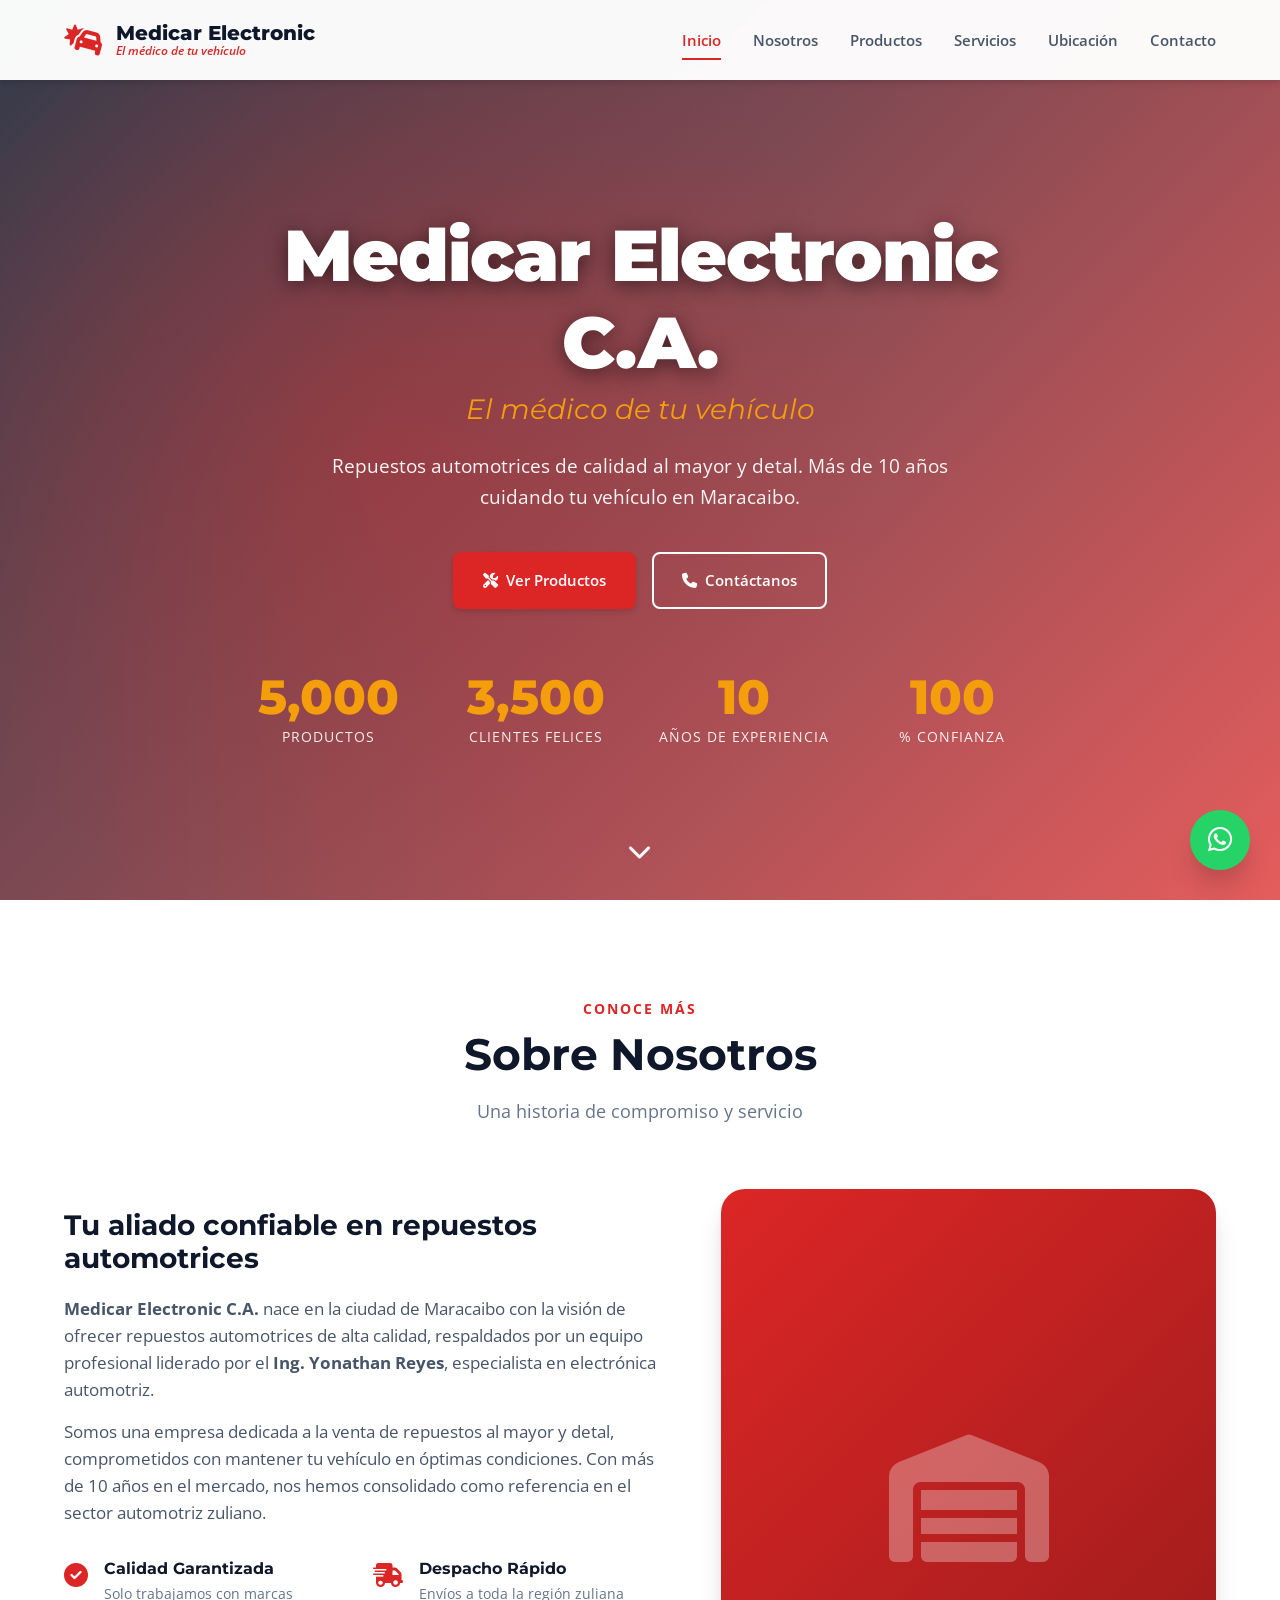
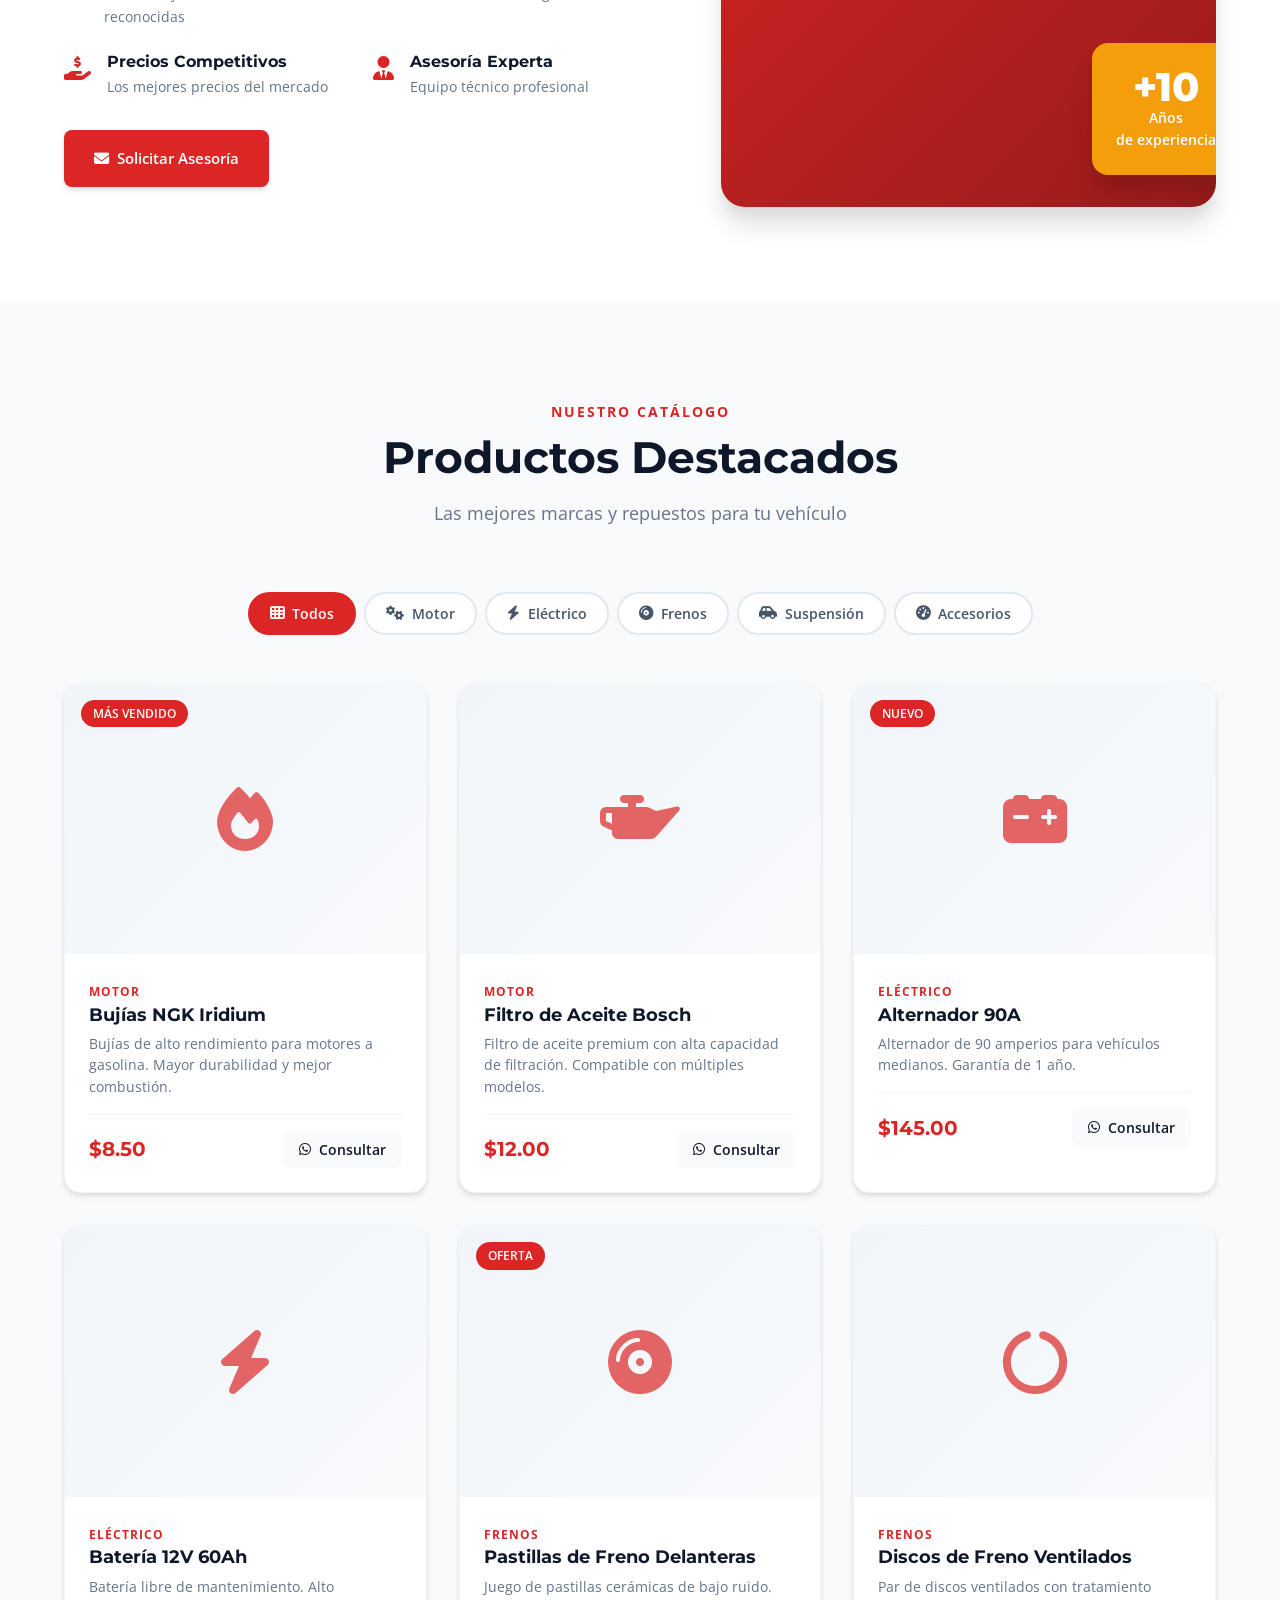
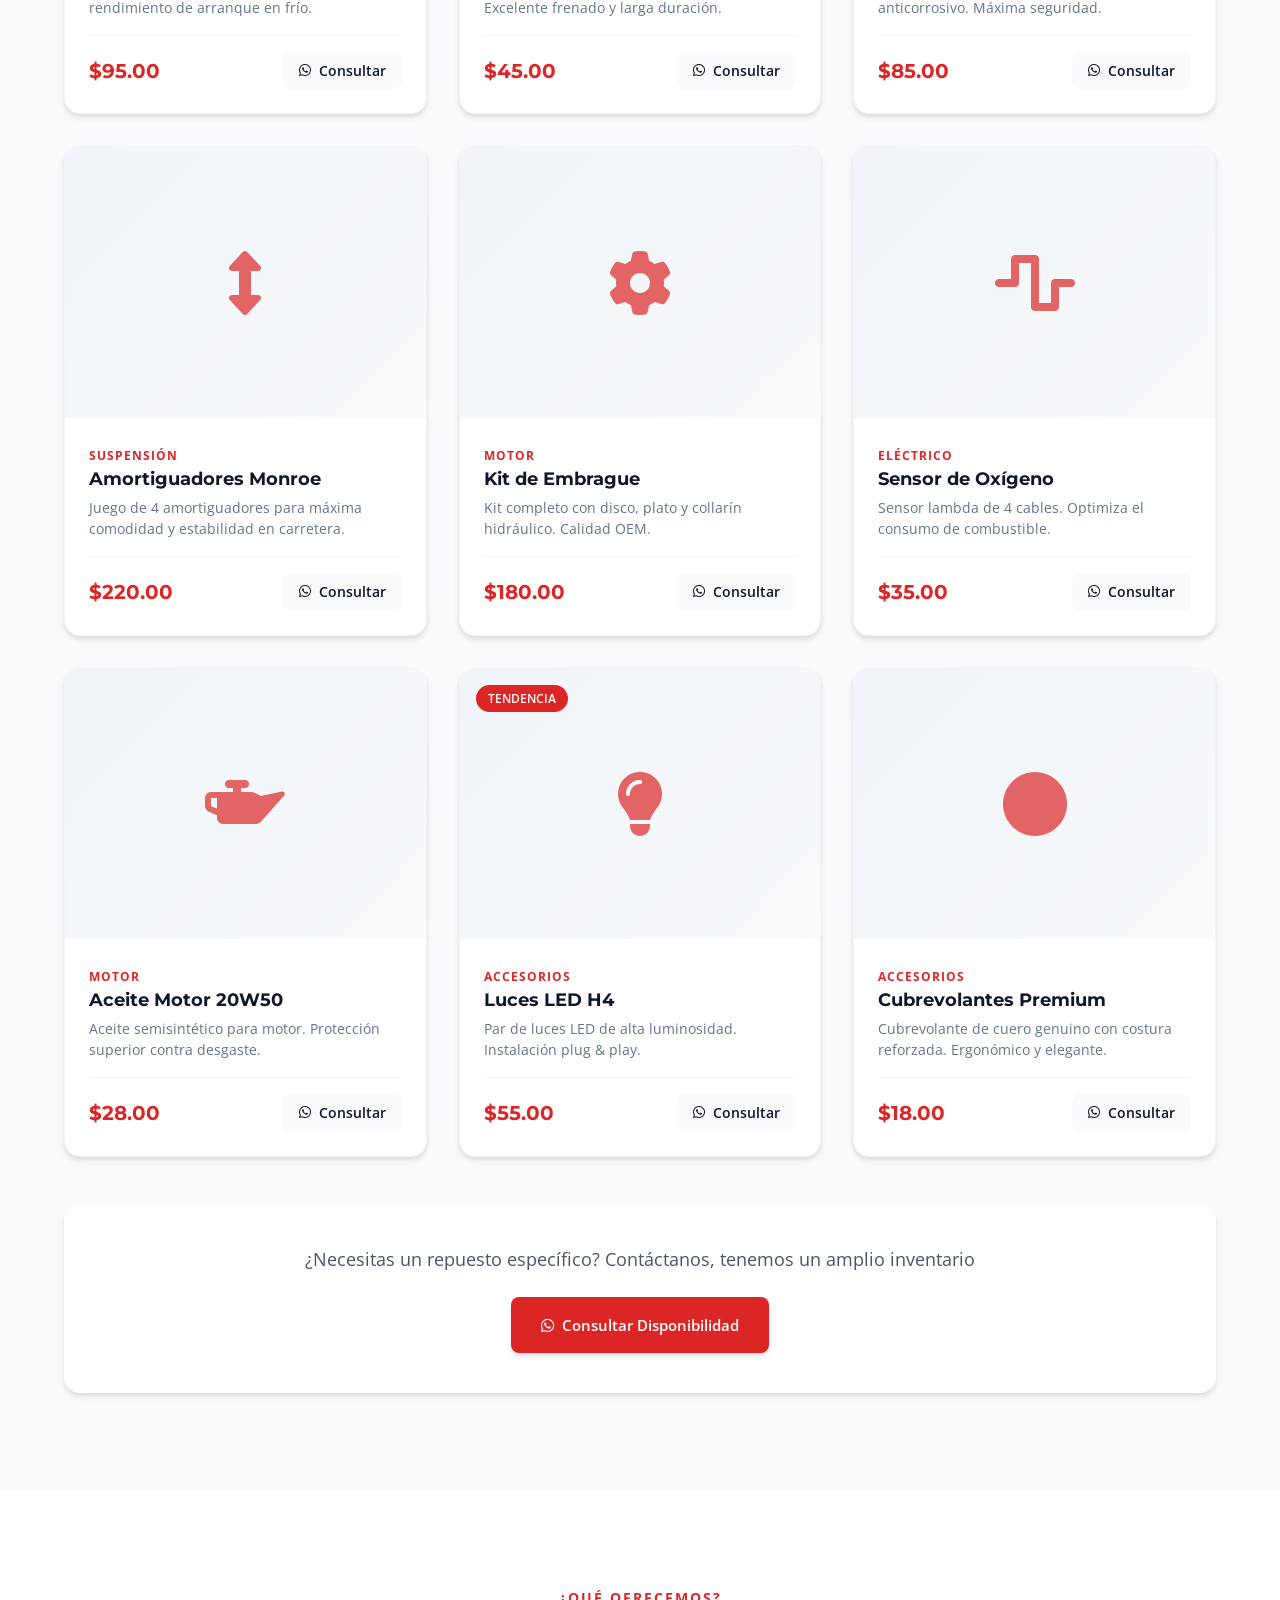
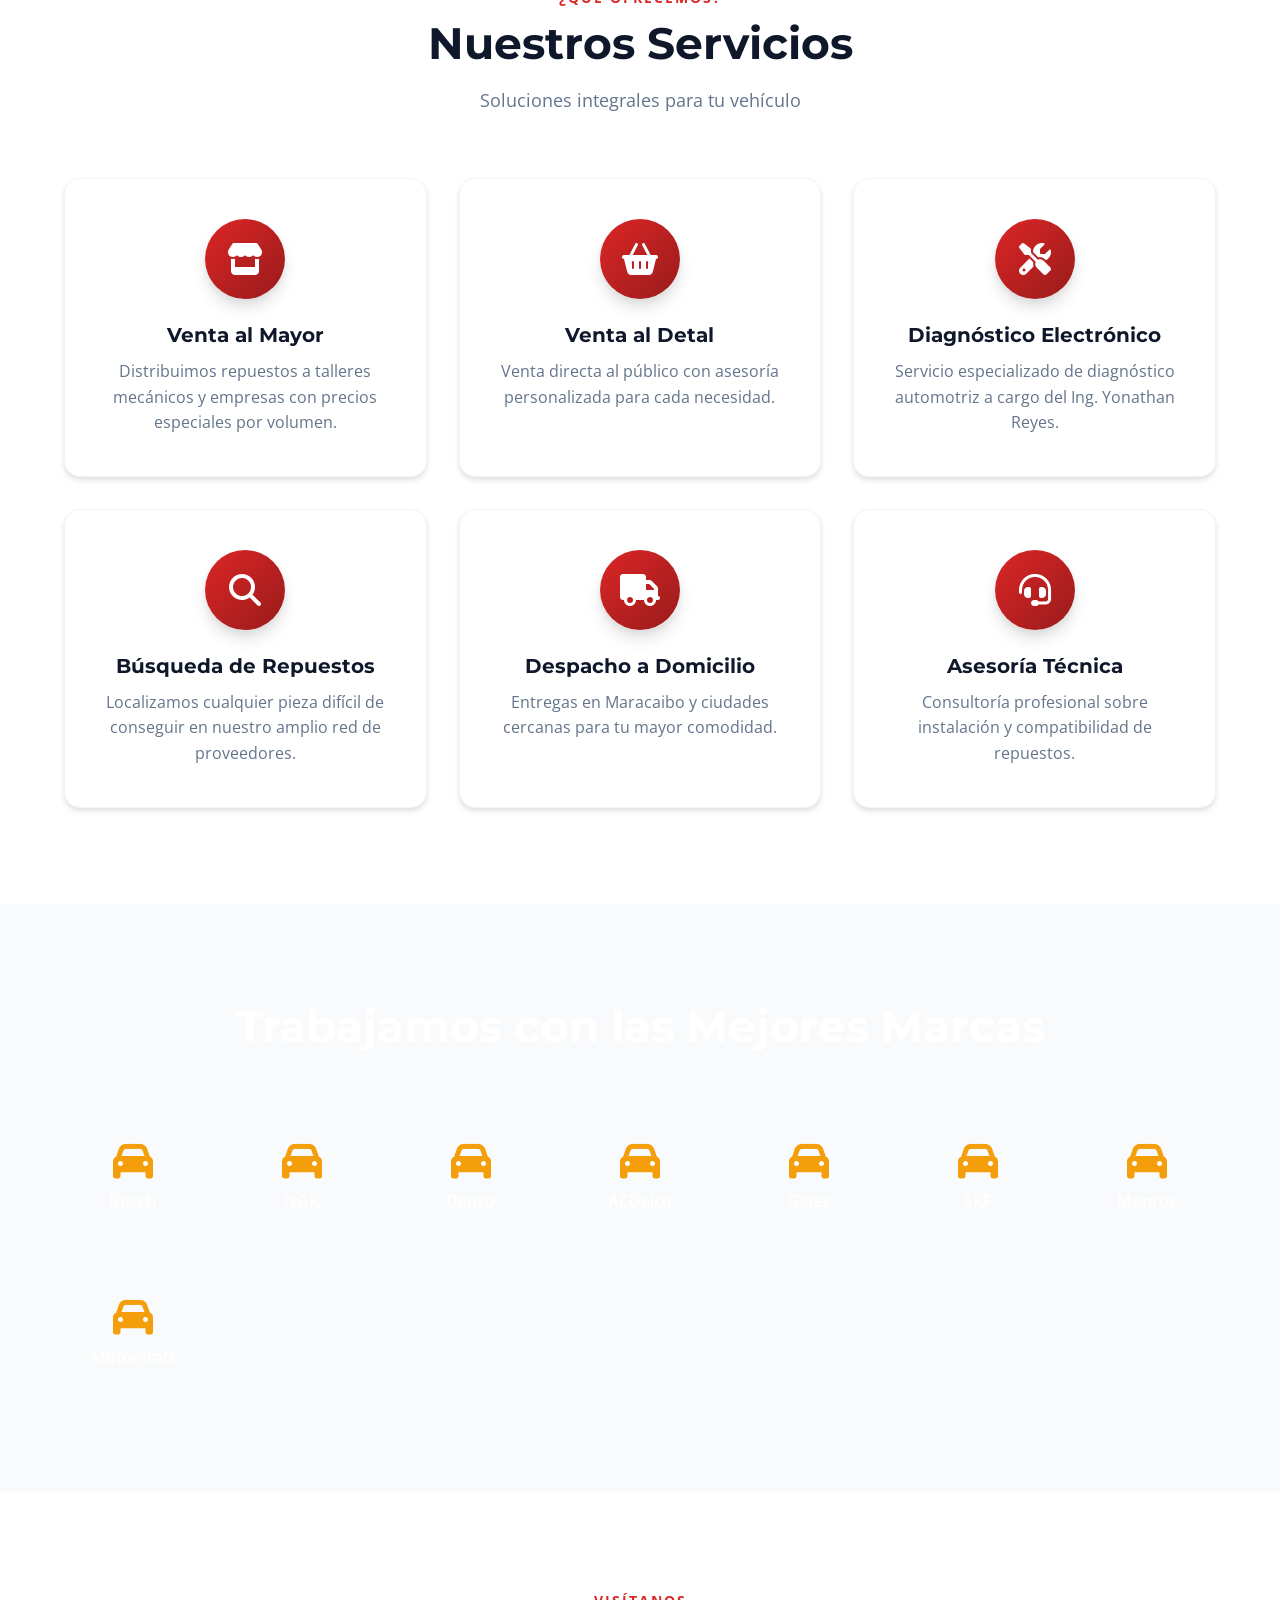
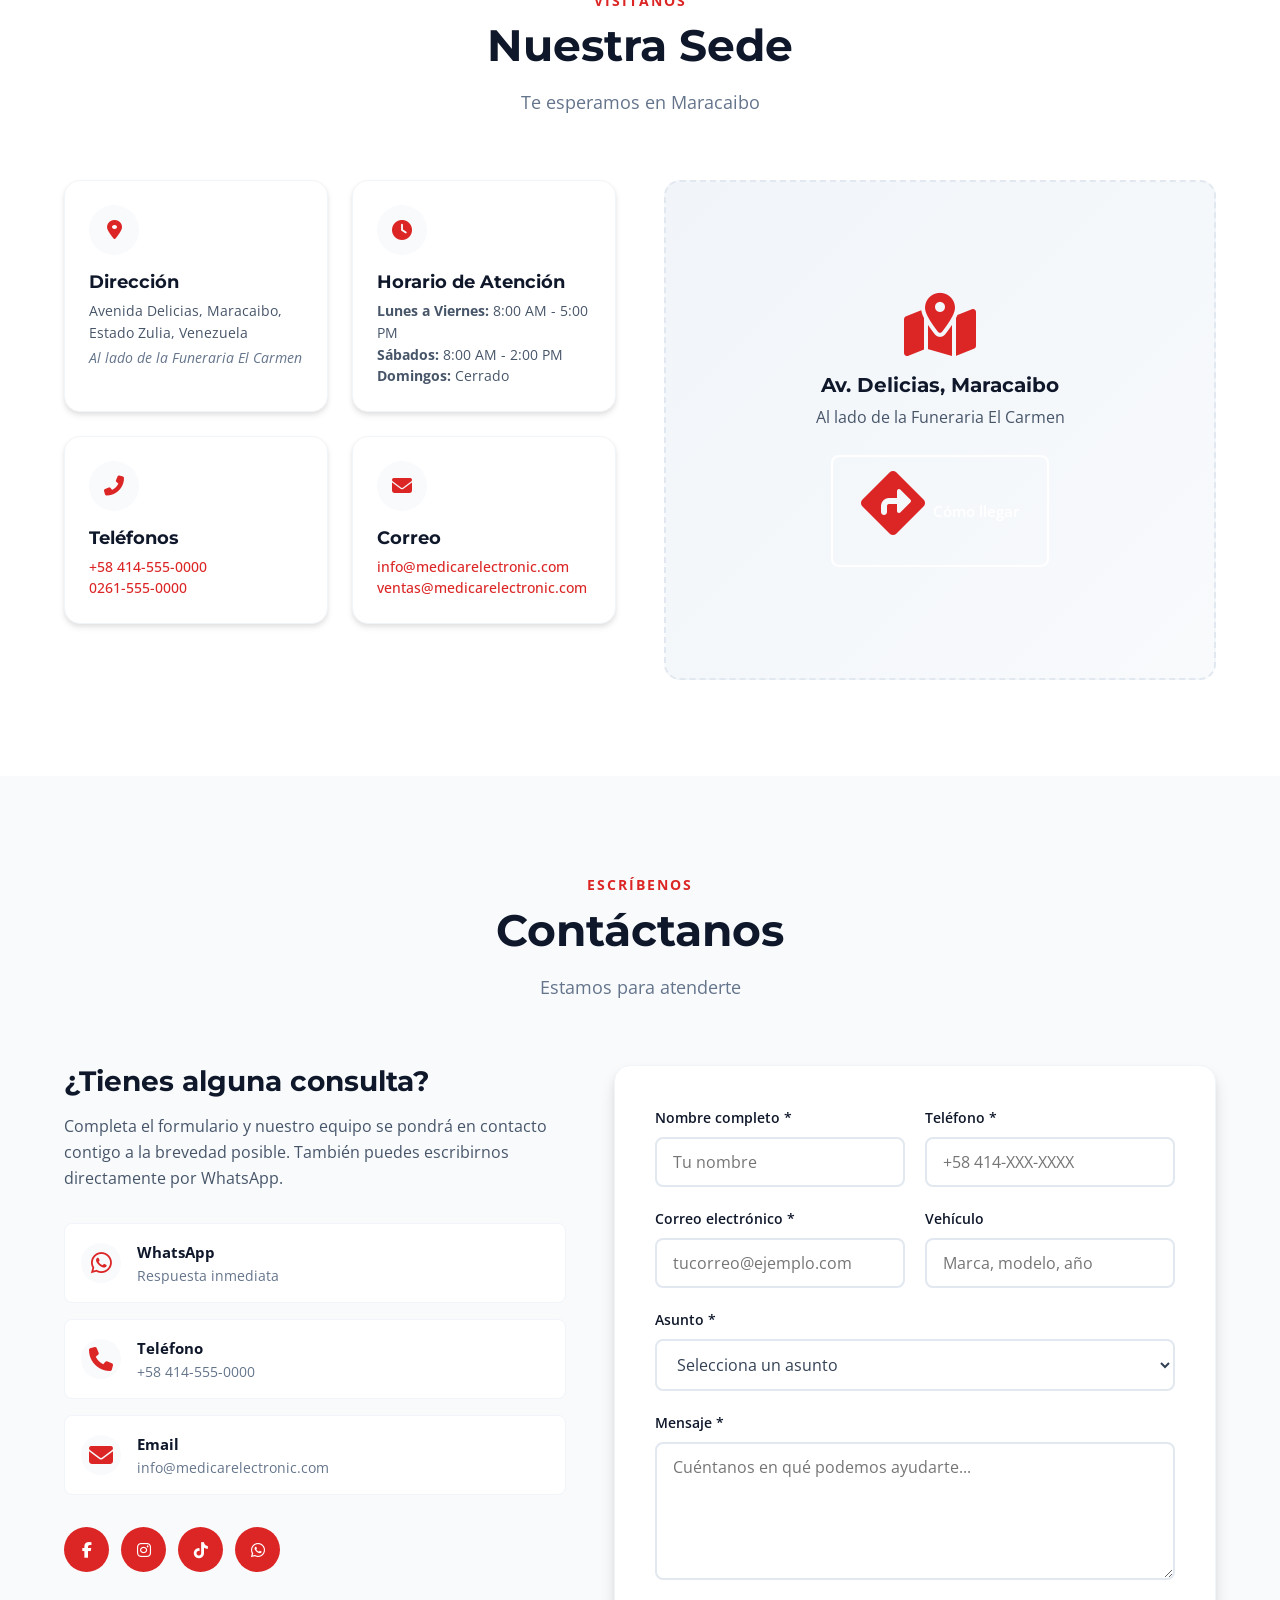
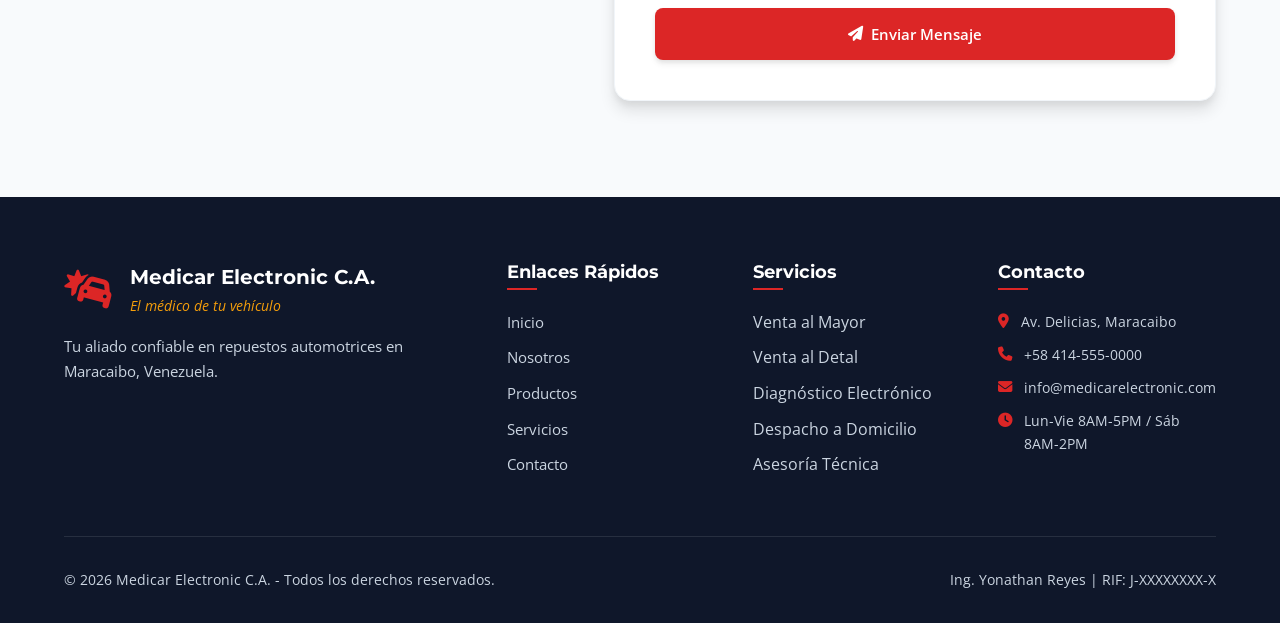
==== index.html @ 48f250b2 "first commit" ====
<!DOCTYPE html>
<html lang="es">
<head>
    <meta charset="UTF-8">
    <meta name="viewport" content="width=device-width, initial-scale=1.0">
    <meta name="description" content="Medicar Electronic C.A. - El médico de tu vehículo. Venta de repuestos automotrices al mayor y detal en Maracaibo, Venezuela.">
    <meta name="keywords" content="repuestos, automotrices, Maracaibo, Venezuela, Medicar, taller, vehículos, partes de carros">
    <meta name="author" content="Ing. Yonathan Reyes - Medicar Electronic C.A.">
    <title>Medicar Electronic C.A. | El Médico de tu Vehículo - Maracaibo</title>
    <link rel="stylesheet" href="css/styles.css">
    <link rel="preconnect" href="https://fonts.googleapis.com">
    <link rel="preconnect" href="https://fonts.gstatic.com" crossorigin>
    <link href="https://fonts.googleapis.com/css2?family=Montserrat:wght@300;400;500;600;700;800;900&family=Open+Sans:wght@300;400;600;700&display=swap" rel="stylesheet">
    <link rel="stylesheet" href="https://cdnjs.cloudflare.com/ajax/libs/font-awesome/6.4.0/css/all.min.css">
</head>
<body>
    <!-- Header / Navegación -->
    <header class="header" id="header">
        <div class="container header-container">
            <div class="logo">
                <a href="index.html">
                    <i class="fas fa-car-crash"></i>
                    <div class="logo-text">
                        <span class="logo-name">Medicar Electronic</span>
                        <span class="logo-slogan">El médico de tu vehículo</span>
                    </div>
                </a>
            </div>

            <nav class="nav" id="nav">
                <a href="#inicio" class="nav-link active">Inicio</a>
                <a href="#nosotros" class="nav-link">Nosotros</a>
                <a href="#productos" class="nav-link">Productos</a>
                <a href="#servicios" class="nav-link">Servicios</a>
                <a href="#ubicacion" class="nav-link">Ubicación</a>
                <a href="#contacto" class="nav-link">Contacto</a>
            </nav>

            <button class="menu-toggle" id="menu-toggle" aria-label="Abrir menú">
                <i class="fas fa-bars"></i>
            </button>
        </div>
    </header>

    <!-- Hero Section -->
    <section class="hero" id="inicio">
        <div class="hero-overlay"></div>
        <div class="container hero-content">
            <h1 class="hero-title">
                <span class="hero-title-main">Medicar Electronic C.A.</span>
                <span class="hero-title-sub">El médico de tu vehículo</span>
            </h1>
            <p class="hero-description">
                Repuestos automotrices de calidad al mayor y detal. 
                Más de 10 años cuidando tu vehículo en Maracaibo.
            </p>
            <div class="hero-buttons">
                <a href="#productos" class="btn btn-primary">
                    <i class="fas fa-tools"></i> Ver Productos
                </a>
                <a href="#contacto" class="btn btn-secondary">
                    <i class="fas fa-phone"></i> Contáctanos
                </a>
            </div>

            <div class="hero-stats">
                <div class="stat">
                    <span class="stat-number" data-count="5000">0</span>
                    <span class="stat-label">Productos</span>
                </div>
                <div class="stat">
                    <span class="stat-number" data-count="3500">0</span>
                    <span class="stat-label">Clientes Felices</span>
                </div>
                <div class="stat">
                    <span class="stat-number" data-count="10">0</span>
                    <span class="stat-label">Años de Experiencia</span>
                </div>
                <div class="stat">
                    <span class="stat-number" data-count="100">0</span>
                    <span class="stat-label">% Confianza</span>
                </div>
            </div>
        </div>

        <a href="#nosotros" class="scroll-down">
            <i class="fas fa-chevron-down"></i>
        </a>
    </section>

    <!-- Sobre Nosotros -->
    <section class="section about" id="nosotros">
        <div class="container">
            <div class="section-header">
                <span class="section-tag">Conoce más</span>
                <h2 class="section-title">Sobre Nosotros</h2>
                <p class="section-subtitle">Una historia de compromiso y servicio</p>
            </div>

            <div class="about-grid">
                <div class="about-content">
                    <h3>Tu aliado confiable en repuestos automotrices</h3>
                    <p>
                        <strong>Medicar Electronic C.A.</strong> nace en la ciudad de Maracaibo con la visión 
                        de ofrecer repuestos automotrices de alta calidad, respaldados por un equipo 
                        profesional liderado por el <strong>Ing. Yonathan Reyes</strong>, especialista 
                        en electrónica automotriz.
                    </p>
                    <p>
                        Somos una empresa dedicada a la venta de repuestos al mayor y detal, 
                        comprometidos con mantener tu vehículo en óptimas condiciones. 
                        Con más de 10 años en el mercado, nos hemos consolidado como 
                        referencia en el sector automotriz zuliano.
                    </p>

                    <div class="about-features">
                        <div class="feature">
                            <i class="fas fa-check-circle"></i>
                            <div>
                                <h4>Calidad Garantizada</h4>
                                <p>Solo trabajamos con marcas reconocidas</p>
                            </div>
                        </div>
                        <div class="feature">
                            <i class="fas fa-shipping-fast"></i>
                            <div>
                                <h4>Despacho Rápido</h4>
                                <p>Envíos a toda la región zuliana</p>
                            </div>
                        </div>
                        <div class="feature">
                            <i class="fas fa-hand-holding-usd"></i>
                            <div>
                                <h4>Precios Competitivos</h4>
                                <p>Los mejores precios del mercado</p>
                            </div>
                        </div>
                        <div class="feature">
                            <i class="fas fa-user-tie"></i>
                            <div>
                                <h4>Asesoría Experta</h4>
                                <p>Equipo técnico profesional</p>
                            </div>
                        </div>
                    </div>

                    <a href="#contacto" class="btn btn-primary">
                        <i class="fas fa-envelope"></i> Solicitar Asesoría
                    </a>
                </div>

                <div class="about-image">
                    <div class="image-wrapper">
                        <div class="image-frame">
                            <i class="fas fa-warehouse"></i>
                        </div>
                        <div class="experience-badge">
                            <span class="badge-number">+10</span>
                            <span class="badge-text">Años<br>de experiencia</span>
                        </div>
                    </div>
                </div>
            </div>
        </div>
    </section>

    <!-- Productos -->
    <section class="section products" id="productos">
        <div class="container">
            <div class="section-header">
                <span class="section-tag">Nuestro catálogo</span>
                <h2 class="section-title">Productos Destacados</h2>
                <p class="section-subtitle">Las mejores marcas y repuestos para tu vehículo</p>
            </div>

            <div class="products-tabs">
                <button class="tab-btn active" data-category="todos">
                    <i class="fas fa-th"></i> Todos
                </button>
                <button class="tab-btn" data-category="motor">
                    <i class="fas fa-cogs"></i> Motor
                </button>
                <button class="tab-btn" data-category="electrico">
                    <i class="fas fa-bolt"></i> Eléctrico
                </button>
                <button class="tab-btn" data-category="frenos">
                    <i class="fas fa-compact-disc"></i> Frenos
                </button>
                <button class="tab-btn" data-category="suspension">
                    <i class="fas fa-car-side"></i> Suspensión
                </button>
                <button class="tab-btn" data-category="accesorios">
                    <i class="fas fa-tachometer-alt"></i> Accesorios
                </button>
            </div>

            <div class="products-grid" id="products-grid">
                <!-- Los productos se cargan dinámicamente con JS -->
            </div>

            <div class="products-cta">
                <p>¿Necesitas un repuesto específico? Contáctanos, tenemos un amplio inventario</p>
                <a href="#contacto" class="btn btn-primary">
                    <i class="fab fa-whatsapp"></i> Consultar Disponibilidad
                </a>
            </div>
        </div>
    </section>

    <!-- Servicios -->
    <section class="section services" id="servicios">
        <div class="container">
            <div class="section-header">
                <span class="section-tag">¿Qué ofrecemos?</span>
                <h2 class="section-title">Nuestros Servicios</h2>
                <p class="section-subtitle">Soluciones integrales para tu vehículo</p>
            </div>

            <div class="services-grid">
                <div class="service-card">
                    <div class="service-icon">
                        <i class="fas fa-store"></i>
                    </div>
                    <h3>Venta al Mayor</h3>
                    <p>
                        Distribuimos repuestos a talleres mecánicos y empresas 
                        con precios especiales por volumen.
                    </p>
                </div>

                <div class="service-card">
                    <div class="service-icon">
                        <i class="fas fa-shopping-basket"></i>
                    </div>
                    <h3>Venta al Detal</h3>
                    <p>
                        Venta directa al público con asesoría personalizada 
                        para cada necesidad.
                    </p>
                </div>

                <div class="service-card">
                    <div class="service-icon">
                        <i class="fas fa-tools"></i>
                    </div>
                    <h3>Diagnóstico Electrónico</h3>
                    <p>
                        Servicio especializado de diagnóstico automotriz 
                        a cargo del Ing. Yonathan Reyes.
                    </p>
                </div>

                <div class="service-card">
                    <div class="service-icon">
                        <i class="fas fa-search"></i>
                    </div>
                    <h3>Búsqueda de Repuestos</h3>
                    <p>
                        Localizamos cualquier pieza difícil de conseguir 
                        en nuestro amplio red de proveedores.
                    </p>
                </div>

                <div class="service-card">
                    <div class="service-icon">
                        <i class="fas fa-truck"></i>
                    </div>
                    <h3>Despacho a Domicilio</h3>
                    <p>
                        Entregas en Maracaibo y ciudades cercanas 
                        para tu mayor comodidad.
                    </p>
                </div>

                <div class="service-card">
                    <div class="service-icon">
                        <i class="fas fa-headset"></i>
                    </div>
                    <h3>Asesoría Técnica</h3>
                    <p>
                        Consultoría profesional sobre instalación y 
                        compatibilidad de repuestos.
                    </p>
                </div>
            </div>
        </div>
    </section>

    <!-- Marcas -->
    <section class="section brands">
        <div class="container">
            <div class="section-header">
                <h2 class="section-title light">Trabajamos con las Mejores Marcas</h2>
            </div>
            <div class="brands-grid">
                <div class="brand-item"><i class="fas fa-car"></i><span>Bosch</span></div>
                <div class="brand-item"><i class="fas fa-car"></i><span>NGK</span></div>
                <div class="brand-item"><i class="fas fa-car"></i><span>Denso</span></div>
                <div class="brand-item"><i class="fas fa-car"></i><span>ACDelco</span></div>
                <div class="brand-item"><i class="fas fa-car"></i><span>Gates</span></div>
                <div class="brand-item"><i class="fas fa-car"></i><span>SKF</span></div>
                <div class="brand-item"><i class="fas fa-car"></i><span>Monroe</span></div>
                <div class="brand-item"><i class="fas fa-car"></i><span>Motorcraft</span></div>
            </div>
        </div>
    </section>

    <!-- Ubicación -->
    <section class="section location" id="ubicacion">
        <div class="container">
            <div class="section-header">
                <span class="section-tag">Visítanos</span>
                <h2 class="section-title">Nuestra Sede</h2>
                <p class="section-subtitle">Te esperamos en Maracaibo</p>
            </div>

            <div class="location-grid">
                <div class="location-info">
                    <div class="location-card">
                        <div class="location-icon">
                            <i class="fas fa-map-marker-alt"></i>
                        </div>
                        <h3>Dirección</h3>
                        <p>Avenida Delicias, Maracaibo, Estado Zulia, Venezuela</p>
                        <p class="location-detail">Al lado de la Funeraria El Carmen</p>
                    </div>

                    <div class="location-card">
                        <div class="location-icon">
                            <i class="fas fa-clock"></i>
                        </div>
                        <h3>Horario de Atención</h3>
                        <p><strong>Lunes a Viernes:</strong> 8:00 AM - 5:00 PM</p>
                        <p><strong>Sábados:</strong> 8:00 AM - 2:00 PM</p>
                        <p><strong>Domingos:</strong> Cerrado</p>
                    </div>

                    <div class="location-card">
                        <div class="location-icon">
                            <i class="fas fa-phone-alt"></i>
                        </div>
                        <h3>Teléfonos</h3>
                        <p>
                            <a href="tel:+584145550000">+58 414-555-0000</a><br>
                            <a href="tel:+582615550000">0261-555-0000</a>
                        </p>
                    </div>

                    <div class="location-card">
                        <div class="location-icon">
                            <i class="fas fa-envelope"></i>
                        </div>
                        <h3>Correo</h3>
                        <p>
                            <a href="mailto:info@medicarelectronic.com">info@medicarelectronic.com</a><br>
                            <a href="mailto:ventas@medicarelectronic.com">ventas@medicarelectronic.com</a>
                        </p>
                    </div>
                </div>

                <div class="location-map">
                    <div class="map-placeholder">
                        <i class="fas fa-map-marked-alt"></i>
                        <h4>Av. Delicias, Maracaibo</h4>
                        <p>Al lado de la Funeraria El Carmen</p>
                        <a href="https://maps.google.com/?q=Av+Delicias+Maracaibo+Zulia+Venezuela" 
                           target="_blank" rel="noopener" class="btn btn-secondary">
                            <i class="fas fa-directions"></i> Cómo llegar
                        </a>
                    </div>
                </div>
            </div>
        </div>
    </section>

    <!-- Contacto -->
    <section class="section contact" id="contacto">
        <div class="container">
            <div class="section-header">
                <span class="section-tag">Escríbenos</span>
                <h2 class="section-title">Contáctanos</h2>
                <p class="section-subtitle">Estamos para atenderte</p>
            </div>

            <div class="contact-grid">
                <div class="contact-info">
                    <h3>¿Tienes alguna consulta?</h3>
                    <p>
                        Completa el formulario y nuestro equipo se pondrá en contacto 
                        contigo a la brevedad posible. También puedes escribirnos 
                        directamente por WhatsApp.
                    </p>

                    <div class="contact-methods">
                        <a href="https://wa.me/584145550000" target="_blank" rel="noopener" class="contact-method">
                            <i class="fab fa-whatsapp"></i>
                            <div>
                                <strong>WhatsApp</strong>
                                <span>Respuesta inmediata</span>
                            </div>
                        </a>
                        <a href="tel:+584145550000" class="contact-method">
                            <i class="fas fa-phone"></i>
                            <div>
                                <strong>Teléfono</strong>
                                <span>+58 414-555-0000</span>
                            </div>
                        </a>
                        <a href="mailto:info@medicarelectronic.com" class="contact-method">
                            <i class="fas fa-envelope"></i>
                            <div>
                                <strong>Email</strong>
                                <span>info@medicarelectronic.com</span>
                            </div>
                        </a>
                    </div>

                    <div class="social-links">
                        <a href="#" aria-label="Facebook"><i class="fab fa-facebook-f"></i></a>
                        <a href="#" aria-label="Instagram"><i class="fab fa-instagram"></i></a>
                        <a href="#" aria-label="TikTok"><i class="fab fa-tiktok"></i></a>
                        <a href="https://wa.me/584145550000" target="_blank" rel="noopener" aria-label="WhatsApp"><i class="fab fa-whatsapp"></i></a>
                    </div>
                </div>

                <form class="contact-form" id="contactForm" novalidate>
                    <div class="form-row">
                        <div class="form-group">
                            <label for="nombre">Nombre completo *</label>
                            <input type="text" id="nombre" name="nombre" required placeholder="Tu nombre">
                        </div>
                        <div class="form-group">
                            <label for="telefono">Teléfono *</label>
                            <input type="tel" id="telefono" name="telefono" required placeholder="+58 414-XXX-XXXX">
                        </div>
                    </div>

                    <div class="form-row">
                        <div class="form-group">
                            <label for="email">Correo electrónico *</label>
                            <input type="email" id="email" name="email" required placeholder="tucorreo@ejemplo.com">
                        </div>
                        <div class="form-group">
                            <label for="vehiculo">Vehículo</label>
                            <input type="text" id="vehiculo" name="vehiculo" placeholder="Marca, modelo, año">
                        </div>
                    </div>

                    <div class="form-group">
                        <label for="asunto">Asunto *</label>
                        <select id="asunto" name="asunto" required>
                            <option value="">Selecciona un asunto</option>
                            <option value="cotizacion">Cotización de repuesto</option>
                            <option value="venta-mayor">Venta al mayor</option>
                            <option value="servicio">Solicitud de servicio</option>
                            <option value="diagnostico">Diagnóstico electrónico</option>
                            <option value="otro">Otro</option>
                        </select>
                    </div>

                    <div class="form-group">
                        <label for="mensaje">Mensaje *</label>
                        <textarea id="mensaje" name="mensaje" rows="5" required placeholder="Cuéntanos en qué podemos ayudarte..."></textarea>
                    </div>

                    <button type="submit" class="btn btn-primary btn-block">
                        <i class="fas fa-paper-plane"></i> Enviar Mensaje
                    </button>

                    <div class="form-status" id="formStatus" role="status" aria-live="polite"></div>
                </form>
            </div>
        </div>
    </section>

    <!-- Footer -->
    <footer class="footer">
        <div class="container">
            <div class="footer-grid">
                <div class="footer-col">
                    <div class="footer-logo">
                        <i class="fas fa-car-crash"></i>
                        <div>
                            <strong>Medicar Electronic C.A.</strong>
                            <span>El médico de tu vehículo</span>
                        </div>
                    </div>
                    <p>
                        Tu aliado confiable en repuestos automotrices 
                        en Maracaibo, Venezuela.
                    </p>
                </div>

                <div class="footer-col">
                    <h4>Enlaces Rápidos</h4>
                    <ul>
                        <li><a href="#inicio">Inicio</a></li>
                        <li><a href="#nosotros">Nosotros</a></li>
                        <li><a href="#productos">Productos</a></li>
                        <li><a href="#servicios">Servicios</a></li>
                        <li><a href="#contacto">Contacto</a></li>
                    </ul>
                </div>

                <div class="footer-col">
                    <h4>Servicios</h4>
                    <ul>
                        <li>Venta al Mayor</li>
                        <li>Venta al Detal</li>
                        <li>Diagnóstico Electrónico</li>
                        <li>Despacho a Domicilio</li>
                        <li>Asesoría Técnica</li>
                    </ul>
                </div>

                <div class="footer-col">
                    <h4>Contacto</h4>
                    <ul class="footer-contact">
                        <li><i class="fas fa-map-marker-alt"></i> Av. Delicias, Maracaibo</li>
                        <li><i class="fas fa-phone"></i> +58 414-555-0000</li>
                        <li><i class="fas fa-envelope"></i> info@medicarelectronic.com</li>
                        <li><i class="fas fa-clock"></i> Lun-Vie 8AM-5PM / Sáb 8AM-2PM</li>
                    </ul>
                </div>
            </div>

            <div class="footer-bottom">
                <p>&copy; <span id="year"></span> Medicar Electronic C.A. - Todos los derechos reservados.</p>
                <p>Ing. Yonathan Reyes | RIF: J-XXXXXXXX-X</p>
            </div>
        </div>
    </footer>

    <!-- Botón flotante WhatsApp -->
    <a href="https://wa.me/584145550000?text=Hola%20Medicar%20Electronic,%20necesito%20información" 
       class="whatsapp-float" 
       target="_blank" 
       rel="noopener"
       aria-label="Contactar por WhatsApp">
        <i class="fab fa-whatsapp"></i>
    </a>

    <!-- Botón flotante volver arriba -->
    <button class="back-to-top" id="backToTop" aria-label="Volver arriba">
        <i class="fas fa-chevron-up"></i>
    </button>

    <script src="js/main.js"></script>
</body>
</html>
---- css/styles.css ----
/* ===== Variables y Reset ===== */
:root {
    --primary: #dc2626;
    --primary-dark: #991b1b;
    --primary-light: #ef4444;
    --secondary: #1e3a8a;
    --secondary-dark: #1e293b;
    --secondary-light: #3b82f6;
    --accent: #f59e0b;
    --success: #10b981;
    --whatsapp: #25d366;
    --dark: #0f172a;
    --gray-900: #1e293b;
    --gray-800: #334155;
    --gray-700: #475569;
    --gray-600: #64748b;
    --gray-500: #94a3b8;
    --gray-400: #cbd5e1;
    --gray-300: #e2e8f0;
    --gray-200: #f1f5f9;
    --gray-100: #f8fafc;
    --white: #ffffff;
    --shadow-sm: 0 1px 2px rgba(0,0,0,0.05);
    --shadow: 0 4px 6px rgba(0,0,0,0.07), 0 2px 4px rgba(0,0,0,0.06);
    --shadow-lg: 0 10px 15px rgba(0,0,0,0.1), 0 4px 6px rgba(0,0,0,0.05);
    --shadow-xl: 0 20px 25px rgba(0,0,0,0.1), 0 10px 10px rgba(0,0,0,0.04);
    --radius-sm: 0.375rem;
    --radius: 0.5rem;
    --radius-lg: 1rem;
    --radius-xl: 1.5rem;
    --transition: all 0.3s cubic-bezier(0.4, 0, 0.2, 1);
}

* {
    margin: 0;
    padding: 0;
    box-sizing: border-box;
}

html {
    scroll-behavior: smooth;
    scroll-padding-top: 80px;
}

body {
    font-family: 'Open Sans', sans-serif;
    line-height: 1.6;
    color: var(--gray-800);
    background-color: var(--white);
    overflow-x: hidden;
}

h1, h2, h3, h4, h5, h6 {
    font-family: 'Montserrat', sans-serif;
    font-weight: 700;
    line-height: 1.2;
    color: var(--dark);
}

a {
    text-decoration: none;
    color: inherit;
    transition: var(--transition);
}

img {
    max-width: 100%;
    display: block;
}

ul {
    list-style: none;
}

button {
    cursor: pointer;
    border: none;
    font-family: inherit;
}

input, select, textarea {
    font-family: inherit;
    font-size: 1rem;
}

.container {
    width: 100%;
    max-width: 1200px;
    margin: 0 auto;
    padding: 0 1.5rem;
}

/* ===== Botones ===== */
.btn {
    display: inline-flex;
    align-items: center;
    justify-content: center;
    gap: 0.5rem;
    padding: 0.875rem 1.75rem;
    border-radius: var(--radius);
    font-weight: 600;
    font-size: 0.95rem;
    cursor: pointer;
    transition: var(--transition);
    border: 2px solid transparent;
    text-align: center;
    white-space: nowrap;
}

.btn-primary {
    background-color: var(--primary);
    color: var(--white);
    box-shadow: var(--shadow);
}

.btn-primary:hover {
    background-color: var(--primary-dark);
    transform: translateY(-2px);
    box-shadow: var(--shadow-lg);
}

.btn-secondary {
    background-color: transparent;
    color: var(--white);
    border-color: var(--white);
}

.btn-secondary:hover {
    background-color: var(--white);
    color: var(--primary);
    transform: translateY(-2px);
}

.btn-block {
    width: 100%;
}

/* ===== Header / Navegación ===== */
.header {
    position: fixed;
    top: 0;
    left: 0;
    right: 0;
    z-index: 1000;
    background-color: rgba(255, 255, 255, 0.97);
    backdrop-filter: blur(10px);
    box-shadow: var(--shadow);
    transition: var(--transition);
}

.header.scrolled {
    background-color: rgba(255, 255, 255, 0.99);
    box-shadow: var(--shadow-lg);
}

.header-container {
    display: flex;
    align-items: center;
    justify-content: space-between;
    height: 80px;
}

.logo a {
    display: flex;
    align-items: center;
    gap: 0.75rem;
}

.logo i {
    font-size: 2rem;
    color: var(--primary);
}

.logo-text {
    display: flex;
    flex-direction: column;
    line-height: 1.1;
}

.logo-name {
    font-family: 'Montserrat', sans-serif;
    font-weight: 800;
    font-size: 1.25rem;
    color: var(--dark);
}

.logo-slogan {
    font-size: 0.75rem;
    color: var(--primary);
    font-weight: 600;
    font-style: italic;
}

.nav {
    display: flex;
    gap: 2rem;
}

.nav-link {
    font-weight: 600;
    font-size: 0.95rem;
    color: var(--gray-700);
    position: relative;
    padding: 0.5rem 0;
}

.nav-link::after {
    content: '';
    position: absolute;
    bottom: 0;
    left: 0;
    width: 0;
    height: 2px;
    background-color: var(--primary);
    transition: var(--transition);
}

.nav-link:hover, .nav-link.active {
    color: var(--primary);
}

.nav-link:hover::after, .nav-link.active::after {
    width: 100%;
}

.menu-toggle {
    display: none;
    background: none;
    font-size: 1.5rem;
    color: var(--dark);
}

/* ===== Hero Section ===== */
.hero {
    position: relative;
    min-height: 100vh;
    display: flex;
    align-items: center;
    justify-content: center;
    text-align: center;
    color: var(--white);
    background: linear-gradient(135deg, rgba(15, 23, 42, 0.85) 0%, rgba(220, 38, 38, 0.75) 100%),
                url('https://images.unsplash.com/photo-1486496572940-2bb2341fdbdf?w=1920&q=80') center/cover;
    padding: 120px 0 60px;
    overflow: hidden;
}

.hero::before {
    content: '';
    position: absolute;
    inset: 0;
    background: radial-gradient(circle at 30% 50%, rgba(220, 38, 38, 0.3) 0%, transparent 50%);
}

.hero-content {
    position: relative;
    z-index: 2;
    max-width: 900px;
    margin: 0 auto;
}

.hero-title {
    margin-bottom: 1.5rem;
    display: flex;
    flex-direction: column;
    gap: 0.5rem;
}

.hero-title-main {
    font-size: clamp(2.5rem, 6vw, 4.5rem);
    font-weight: 900;
    color: var(--white);
    text-shadow: 0 4px 20px rgba(0,0,0,0.5);
    letter-spacing: -1px;
}

.hero-title-sub {
    font-size: clamp(1.2rem, 3vw, 1.75rem);
    font-weight: 400;
    color: var(--accent);
    font-style: italic;
}

.hero-description {
    font-size: clamp(1rem, 2vw, 1.2rem);
    margin-bottom: 2.5rem;
    max-width: 700px;
    margin-left: auto;
    margin-right: auto;
    opacity: 0.95;
}

.hero-buttons {
    display: flex;
    gap: 1rem;
    justify-content: center;
    flex-wrap: wrap;
    margin-bottom: 4rem;
}

.hero-stats {
    display: grid;
    grid-template-columns: repeat(auto-fit, minmax(150px, 1fr));
    gap: 2rem;
    max-width: 800px;
    margin: 0 auto;
}

.stat {
    display: flex;
    flex-direction: column;
    align-items: center;
}

.stat-number {
    font-family: 'Montserrat', sans-serif;
    font-size: clamp(2rem, 4vw, 3rem);
    font-weight: 800;
    color: var(--accent);
    line-height: 1;
}

.stat-label {
    font-size: 0.9rem;
    text-transform: uppercase;
    letter-spacing: 1px;
    opacity: 0.9;
    margin-top: 0.25rem;
}

.scroll-down {
    position: absolute;
    bottom: 30px;
    left: 50%;
    transform: translateX(-50%);
    color: var(--white);
    font-size: 1.5rem;
    animation: bounce 2s infinite;
    z-index: 3;
}

@keyframes bounce {
    0%, 100% { transform: translate(-50%, 0); }
    50% { transform: translate(-50%, 10px); }
}

/* ===== Secciones ===== */
.section {
    padding: 6rem 0;
}

.section:nth-child(even) {
    background-color: var(--gray-100);
}

.section-header {
    text-align: center;
    margin-bottom: 4rem;
}

.section-tag {
    display: inline-block;
    color: var(--primary);
    font-weight: 700;
    text-transform: uppercase;
    letter-spacing: 2px;
    font-size: 0.85rem;
    margin-bottom: 0.5rem;
}

.section-title {
    font-size: clamp(2rem, 4vw, 2.75rem);
    margin-bottom: 1rem;
    color: var(--dark);
}

.section-title.light {
    color: var(--white);
}

.section-subtitle {
    font-size: 1.1rem;
    color: var(--gray-600);
    max-width: 600px;
    margin: 0 auto;
}

/* ===== Sobre Nosotros ===== */
.about-grid {
    display: grid;
    grid-template-columns: 1.2fr 1fr;
    gap: 4rem;
    align-items: center;
}

.about-content > h3 {
    font-size: 1.75rem;
    margin-bottom: 1.25rem;
    color: var(--dark);
}

.about-content > p {
    margin-bottom: 1rem;
    color: var(--gray-700);
    font-size: 1.05rem;
}

.about-features {
    display: grid;
    grid-template-columns: repeat(2, 1fr);
    gap: 1.5rem;
    margin: 2rem 0;
}

.feature {
    display: flex;
    gap: 1rem;
    align-items: flex-start;
}

.feature i {
    color: var(--primary);
    font-size: 1.5rem;
    flex-shrink: 0;
    margin-top: 0.25rem;
}

.feature h4 {
    font-size: 1rem;
    margin-bottom: 0.25rem;
    color: var(--dark);
}

.feature p {
    font-size: 0.9rem;
    color: var(--gray-600);
}

.about-image {
    position: relative;
}

.image-wrapper {
    position: relative;
    aspect-ratio: 4/5;
    border-radius: var(--radius-xl);
    overflow: hidden;
    background: linear-gradient(135deg, var(--primary) 0%, var(--primary-dark) 100%);
    box-shadow: var(--shadow-xl);
}

.image-frame {
    position: absolute;
    inset: 0;
    display: flex;
    align-items: center;
    justify-content: center;
}

.image-frame i {
    font-size: 8rem;
    color: var(--white);
    opacity: 0.3;
}

.experience-badge {
    position: absolute;
    bottom: 2rem;
    right: -1.5rem;
    background-color: var(--accent);
    color: var(--white);
    padding: 1.5rem;
    border-radius: var(--radius-lg);
    box-shadow: var(--shadow-xl);
    text-align: center;
    display: flex;
    flex-direction: column;
}

.badge-number {
    font-family: 'Montserrat', sans-serif;
    font-size: 2.5rem;
    font-weight: 800;
    line-height: 1;
}

.badge-text {
    font-size: 0.85rem;
    font-weight: 600;
}

/* ===== Productos ===== */
.products-tabs {
    display: flex;
    gap: 0.5rem;
    flex-wrap: wrap;
    justify-content: center;
    margin-bottom: 3rem;
}

.tab-btn {
    padding: 0.625rem 1.25rem;
    background-color: var(--white);
    color: var(--gray-700);
    border: 2px solid var(--gray-300);
    border-radius: 50px;
    font-weight: 600;
    font-size: 0.9rem;
    display: flex;
    align-items: center;
    gap: 0.5rem;
    transition: var(--transition);
}

.tab-btn:hover {
    border-color: var(--primary);
    color: var(--primary);
}

.tab-btn.active {
    background-color: var(--primary);
    color: var(--white);
    border-color: var(--primary);
}

.products-grid {
    display: grid;
    grid-template-columns: repeat(auto-fill, minmax(280px, 1fr));
    gap: 2rem;
}

.product-card {
    background-color: var(--white);
    border-radius: var(--radius-lg);
    overflow: hidden;
    box-shadow: var(--shadow);
    transition: var(--transition);
    border: 1px solid var(--gray-200);
}

.product-card:hover {
    transform: translateY(-5px);
    box-shadow: var(--shadow-xl);
}

.product-image {
    aspect-ratio: 4/3;
    background: linear-gradient(135deg, var(--gray-200), var(--gray-100));
    display: flex;
    align-items: center;
    justify-content: center;
    position: relative;
    overflow: hidden;
}

.product-image i {
    font-size: 4rem;
    color: var(--primary);
    opacity: 0.7;
    transition: var(--transition);
}

.product-card:hover .product-image i {
    transform: scale(1.1);
    opacity: 1;
}

.product-badge {
    position: absolute;
    top: 1rem;
    left: 1rem;
    background-color: var(--primary);
    color: var(--white);
    padding: 0.25rem 0.75rem;
    border-radius: 50px;
    font-size: 0.75rem;
    font-weight: 600;
    text-transform: uppercase;
}

.product-info {
    padding: 1.5rem;
}

.product-category {
    font-size: 0.75rem;
    color: var(--primary);
    text-transform: uppercase;
    letter-spacing: 1px;
    font-weight: 700;
    margin-bottom: 0.5rem;
}

.product-title {
    font-size: 1.1rem;
    margin-bottom: 0.5rem;
    color: var(--dark);
}

.product-description {
    font-size: 0.9rem;
    color: var(--gray-600);
    margin-bottom: 1rem;
    line-height: 1.5;
}

.product-footer {
    display: flex;
    justify-content: space-between;
    align-items: center;
    padding-top: 1rem;
    border-top: 1px solid var(--gray-200);
}

.product-price {
    font-family: 'Montserrat', sans-serif;
    font-size: 1.25rem;
    font-weight: 700;
    color: var(--primary);
}

.product-btn {
    background-color: var(--gray-100);
    color: var(--dark);
    padding: 0.5rem 1rem;
    border-radius: var(--radius);
    font-size: 0.85rem;
    font-weight: 600;
    display: flex;
    align-items: center;
    gap: 0.5rem;
    transition: var(--transition);
}

.product-btn:hover {
    background-color: var(--whatsapp);
    color: var(--white);
}

.products-cta {
    text-align: center;
    margin-top: 3rem;
    padding: 2.5rem;
    background-color: var(--white);
    border-radius: var(--radius-lg);
    box-shadow: var(--shadow);
}

.products-cta p {
    font-size: 1.1rem;
    margin-bottom: 1.5rem;
    color: var(--gray-700);
}

/* ===== Servicios ===== */
.services-grid {
    display: grid;
    grid-template-columns: repeat(auto-fit, minmax(280px, 1fr));
    gap: 2rem;
}

.service-card {
    background-color: var(--white);
    padding: 2.5rem 2rem;
    border-radius: var(--radius-lg);
    box-shadow: var(--shadow);
    transition: var(--transition);
    text-align: center;
    border: 1px solid var(--gray-200);
    position: relative;
    overflow: hidden;
}

.service-card::before {
    content: '';
    position: absolute;
    top: 0;
    left: 0;
    width: 100%;
    height: 4px;
    background: linear-gradient(90deg, var(--primary), var(--accent));
    transform: scaleX(0);
    transform-origin: left;
    transition: var(--transition);
}

.service-card:hover {
    transform: translateY(-5px);
    box-shadow: var(--shadow-xl);
}

.service-card:hover::before {
    transform: scaleX(1);
}

.service-icon {
    width: 80px;
    height: 80px;
    margin: 0 auto 1.5rem;
    background: linear-gradient(135deg, var(--primary), var(--primary-dark));
    border-radius: 50%;
    display: flex;
    align-items: center;
    justify-content: center;
    box-shadow: var(--shadow-lg);
}

.service-icon i {
    font-size: 2rem;
    color: var(--white);
}

.service-card h3 {
    font-size: 1.25rem;
    margin-bottom: 0.75rem;
    color: var(--dark);
}

.service-card p {
    color: var(--gray-600);
    line-height: 1.6;
}

/* ===== Marcas ===== */
.brands {
    background-color: var(--dark);
    color: var(--white);
}

.brands-grid {
    display: grid;
    grid-template-columns: repeat(auto-fit, minmax(120px, 1fr));
    gap: 2rem;
    margin-top: 3rem;
}

.brand-item {
    display: flex;
    flex-direction: column;
    align-items: center;
    justify-content: center;
    padding: 1.5rem;
    background-color: rgba(255,255,255,0.05);
    border-radius: var(--radius);
    transition: var(--transition);
    border: 1px solid rgba(255,255,255,0.1);
}

.brand-item:hover {
    background-color: rgba(255,255,255,0.1);
    transform: translateY(-3px);
}

.brand-item i {
    font-size: 2.5rem;
    color: var(--accent);
    margin-bottom: 0.5rem;
}

.brand-item span {
    font-weight: 600;
    color: var(--white);
}

/* ===== Ubicación ===== */
.location-grid {
    display: grid;
    grid-template-columns: 1fr 1fr;
    gap: 3rem;
    align-items: start;
}

.location-info {
    display: grid;
    grid-template-columns: repeat(2, 1fr);
    gap: 1.5rem;
}

.location-card {
    background-color: var(--white);
    padding: 1.5rem;
    border-radius: var(--radius-lg);
    box-shadow: var(--shadow);
    border: 1px solid var(--gray-200);
    transition: var(--transition);
}

.location-card:hover {
    transform: translateY(-3px);
    box-shadow: var(--shadow-lg);
}

.location-icon {
    width: 50px;
    height: 50px;
    background-color: var(--gray-100);
    border-radius: 50%;
    display: flex;
    align-items: center;
    justify-content: center;
    margin-bottom: 1rem;
}

.location-icon i {
    font-size: 1.25rem;
    color: var(--primary);
}

.location-card h3 {
    font-size: 1.1rem;
    margin-bottom: 0.5rem;
    color: var(--dark);
}

.location-card p {
    font-size: 0.9rem;
    color: var(--gray-700);
    line-height: 1.5;
}

.location-card a {
    color: var(--primary);
    font-weight: 500;
}

.location-card a:hover {
    color: var(--primary-dark);
    text-decoration: underline;
}

.location-detail {
    font-style: italic;
    color: var(--gray-600) !important;
    font-size: 0.85rem !important;
    margin-top: 0.25rem;
}

.location-map {
    background: linear-gradient(135deg, var(--gray-200), var(--gray-100));
    border-radius: var(--radius-lg);
    padding: 3rem 2rem;
    text-align: center;
    min-height: 500px;
    display: flex;
    align-items: center;
    justify-content: center;
    border: 2px dashed var(--gray-300);
}

.map-placeholder i {
    font-size: 4rem;
    color: var(--primary);
    margin-bottom: 1rem;
}

.map-placeholder h4 {
    font-size: 1.25rem;
    margin-bottom: 0.5rem;
    color: var(--dark);
}

.map-placeholder p {
    color: var(--gray-700);
    margin-bottom: 1.5rem;
}

/* ===== Contacto ===== */
.contact-grid {
    display: grid;
    grid-template-columns: 1fr 1.2fr;
    gap: 3rem;
    align-items: start;
}

.contact-info > h3 {
    font-size: 1.75rem;
    margin-bottom: 1rem;
    color: var(--dark);
}

.contact-info > p {
    color: var(--gray-700);
    margin-bottom: 2rem;
    line-height: 1.6;
}

.contact-methods {
    display: flex;
    flex-direction: column;
    gap: 1rem;
    margin-bottom: 2rem;
}

.contact-method {
    display: flex;
    align-items: center;
    gap: 1rem;
    padding: 1rem;
    background-color: var(--white);
    border-radius: var(--radius);
    border: 1px solid var(--gray-200);
    transition: var(--transition);
}

.contact-method:hover {
    border-color: var(--primary);
    transform: translateX(5px);
}

.contact-method i {
    font-size: 1.5rem;
    color: var(--primary);
    width: 40px;
    height: 40px;
    background-color: var(--gray-100);
    border-radius: 50%;
    display: flex;
    align-items: center;
    justify-content: center;
    flex-shrink: 0;
}

.contact-method div {
    display: flex;
    flex-direction: column;
}

.contact-method strong {
    color: var(--dark);
    font-size: 0.95rem;
}

.contact-method span {
    font-size: 0.85rem;
    color: var(--gray-600);
}

.social-links {
    display: flex;
    gap: 0.75rem;
}

.social-links a {
    width: 45px;
    height: 45px;
    background-color: var(--primary);
    color: var(--white);
    border-radius: 50%;
    display: flex;
    align-items: center;
    justify-content: center;
    transition: var(--transition);
}

.social-links a:hover {
    background-color: var(--primary-dark);
    transform: translateY(-3px);
}

/* ===== Formulario ===== */
.contact-form {
    background-color: var(--white);
    padding: 2.5rem;
    border-radius: var(--radius-lg);
    box-shadow: var(--shadow-lg);
    border: 1px solid var(--gray-200);
}

.form-row {
    display: grid;
    grid-template-columns: 1fr 1fr;
    gap: 1.25rem;
}

.form-group {
    margin-bottom: 1.25rem;
}

.form-group label {
    display: block;
    margin-bottom: 0.5rem;
    font-weight: 600;
    font-size: 0.9rem;
    color: var(--dark);
}

.form-group input,
.form-group select,
.form-group textarea {
    width: 100%;
    padding: 0.75rem 1rem;
    border: 2px solid var(--gray-300);
    border-radius: var(--radius);
    background-color: var(--white);
    color: var(--gray-800);
    transition: var(--transition);
}

.form-group input:focus,
.form-group select:focus,
.form-group textarea:focus {
    outline: none;
    border-color: var(--primary);
    box-shadow: 0 0 0 3px rgba(220, 38, 38, 0.1);
}

.form-group input.error,
.form-group select.error,
.form-group textarea.error {
    border-color: var(--primary);
}

.form-error {
    color: var(--primary);
    font-size: 0.8rem;
    margin-top: 0.25rem;
    display: none;
}

.form-group input.error + .form-error,
.form-group select.error + .form-error,
.form-group textarea.error + .form-error {
    display: block;
}

.form-status {
    margin-top: 1rem;
    padding: 1rem;
    border-radius: var(--radius);
    text-align: center;
    font-weight: 600;
    display: none;
}

.form-status.success {
    background-color: rgba(16, 185, 129, 0.1);
    color: var(--success);
    display: block;
    border: 1px solid var(--success);
}

.form-status.error {
    background-color: rgba(220, 38, 38, 0.1);
    color: var(--primary);
    display: block;
    border: 1px solid var(--primary);
}

/* ===== Footer ===== */
.footer {
    background-color: var(--dark);
    color: var(--gray-400);
    padding: 4rem 0 2rem;
}

.footer-grid {
    display: grid;
    grid-template-columns: 2fr repeat(3, 1fr);
    gap: 3rem;
    margin-bottom: 3rem;
}

.footer-logo {
    display: flex;
    align-items: center;
    gap: 1rem;
    margin-bottom: 1rem;
    color: var(--white);
}

.footer-logo i {
    font-size: 2.5rem;
    color: var(--primary);
}

.footer-logo strong {
    display: block;
    font-size: 1.25rem;
    font-family: 'Montserrat', sans-serif;
}

.footer-logo span {
    font-size: 0.85rem;
    color: var(--accent);
    font-style: italic;
}

.footer-col > p {
    line-height: 1.6;
    font-size: 0.95rem;
}

.footer-col h4 {
    color: var(--white);
    margin-bottom: 1.25rem;
    font-size: 1.1rem;
    position: relative;
    padding-bottom: 0.5rem;
}

.footer-col h4::after {
    content: '';
    position: absolute;
    bottom: 0;
    left: 0;
    width: 30px;
    height: 2px;
    background-color: var(--primary);
}

.footer-col ul li {
    margin-bottom: 0.625rem;
}

.footer-col ul li a {
    color: var(--gray-400);
    font-size: 0.95rem;
    transition: var(--transition);
}

.footer-col ul li a:hover {
    color: var(--primary);
    padding-left: 5px;
}

.footer-contact li {
    display: flex;
    align-items: flex-start;
    gap: 0.75rem;
    font-size: 0.9rem;
}

.footer-contact i {
    color: var(--primary);
    margin-top: 0.25rem;
    flex-shrink: 0;
}

.footer-bottom {
    border-top: 1px solid rgba(255,255,255,0.1);
    padding-top: 2rem;
    display: flex;
    justify-content: space-between;
    align-items: center;
    flex-wrap: wrap;
    gap: 1rem;
}

.footer-bottom p {
    font-size: 0.85rem;
}

/* ===== Botones Flotantes ===== */
.whatsapp-float {
    position: fixed;
    bottom: 30px;
    right: 30px;
    width: 60px;
    height: 60px;
    background-color: var(--whatsapp);
    color: var(--white);
    border-radius: 50%;
    display: flex;
    align-items: center;
    justify-content: center;
    font-size: 1.75rem;
    box-shadow: var(--shadow-xl);
    z-index: 999;
    transition: var(--transition);
    animation: pulse 2s infinite;
}

.whatsapp-float:hover {
    transform: scale(1.1);
    background-color: #1eb854;
}

@keyframes pulse {
    0% { box-shadow: 0 0 0 0 rgba(37, 211, 102, 0.7); }
    70% { box-shadow: 0 0 0 15px rgba(37, 211, 102, 0); }
    100% { box-shadow: 0 0 0 0 rgba(37, 211, 102, 0); }
}

.back-to-top {
    position: fixed;
    bottom: 30px;
    left: 30px;
    width: 50px;
    height: 50px;
    background-color: var(--secondary);
    color: var(--white);
    border-radius: 50%;
    display: none;
    align-items: center;
    justify-content: center;
    font-size: 1.25rem;
    box-shadow: var(--shadow-lg);
    z-index: 999;
    transition: var(--transition);
}

.back-to-top.visible {
    display: flex;
}

.back-to-top:hover {
    background-color: var(--secondary-dark);
    transform: translateY(-3px);
}

/* ===== Responsive Design ===== */
@media (max-width: 1024px) {
    .about-grid,
    .contact-grid,
    .location-grid {
        grid-template-columns: 1fr;
    }

    .footer-grid {
        grid-template-columns: repeat(2, 1fr);
    }

    .location-info {
        grid-template-columns: 1fr;
    }
}

@media (max-width: 768px) {
    .menu-toggle {
        display: block;
    }

    .nav {
        position: absolute;
        top: 100%;
        left: 0;
        right: 0;
        background-color: var(--white);
        flex-direction: column;
        gap: 0;
        max-height: 0;
        overflow: hidden;
        transition: var(--transition);
        box-shadow: var(--shadow-lg);
    }

    .nav.active {
        max-height: 500px;
        padding: 1rem 0;
    }

    .nav-link {
        padding: 1rem 1.5rem;
        width: 100%;
        border-bottom: 1px solid var(--gray-200);
    }

    .hero-stats {
        grid-template-columns: repeat(2, 1fr);
        gap: 1.5rem;
    }

    .about-features {
        grid-template-columns: 1fr;
    }

    .form-row {
        grid-template-columns: 1fr;
    }

    .contact-form {
        padding: 1.5rem;
    }

    .footer-grid {
        grid-template-columns: 1fr;
        text-align: center;
    }

    .footer-logo {
        justify-content: center;
    }

    .footer-contact li {
        justify-content: center;
    }

    .footer-bottom {
        justify-content: center;
        text-align: center;
    }

    .products-tabs {
        gap: 0.25rem;
    }

    .tab-btn {
        font-size: 0.8rem;
        padding: 0.5rem 0.75rem;
    }
}

@media (max-width: 480px) {
    .hero-buttons {
        flex-direction: column;
    }

    .btn {
        width: 100%;
    }

    .whatsapp-float {
        width: 55px;
        height: 55px;
        font-size: 1.5rem;
    }
}

/* ===== Animaciones ===== */
.fade-in {
    opacity: 0;
    transform: translateY(30px);
    transition: opacity 0.6s ease, transform 0.6s ease;
}

.fade-in.visible {
    opacity: 1;
    transform: translateY(0);
}
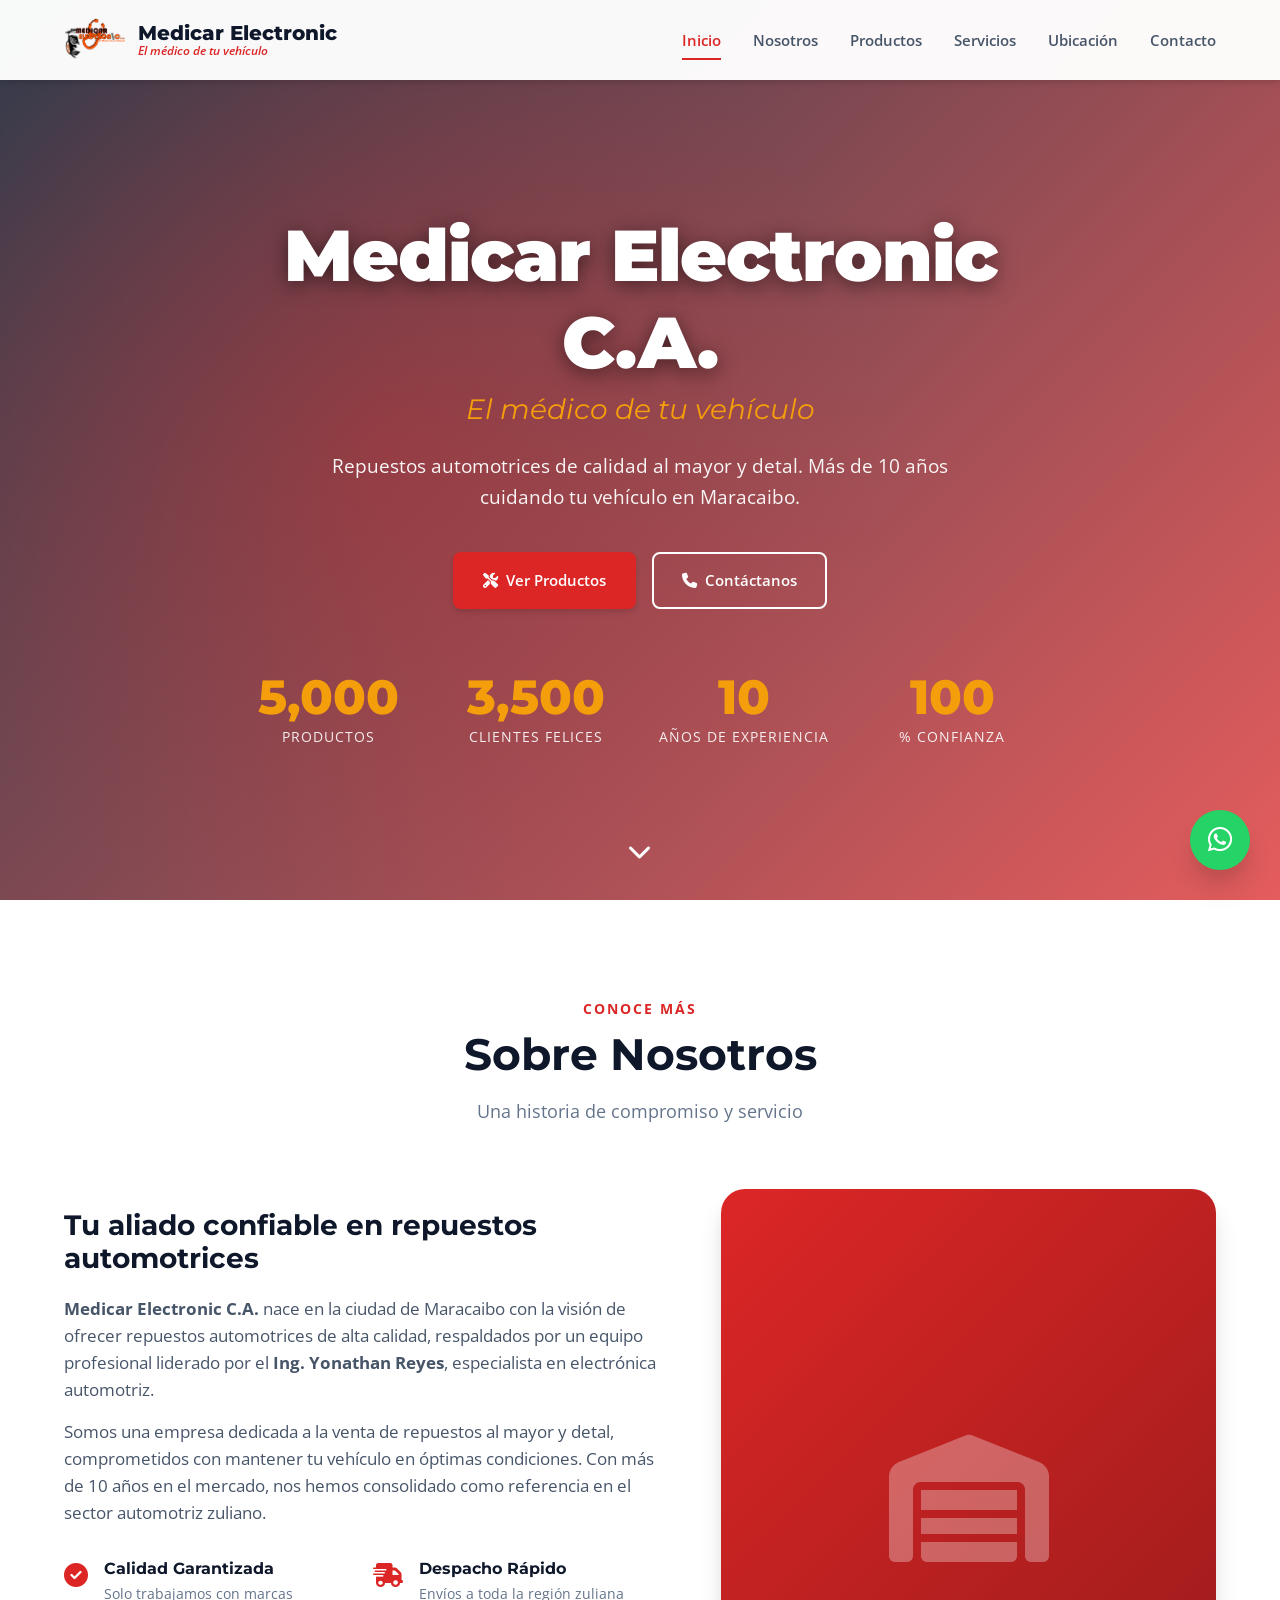
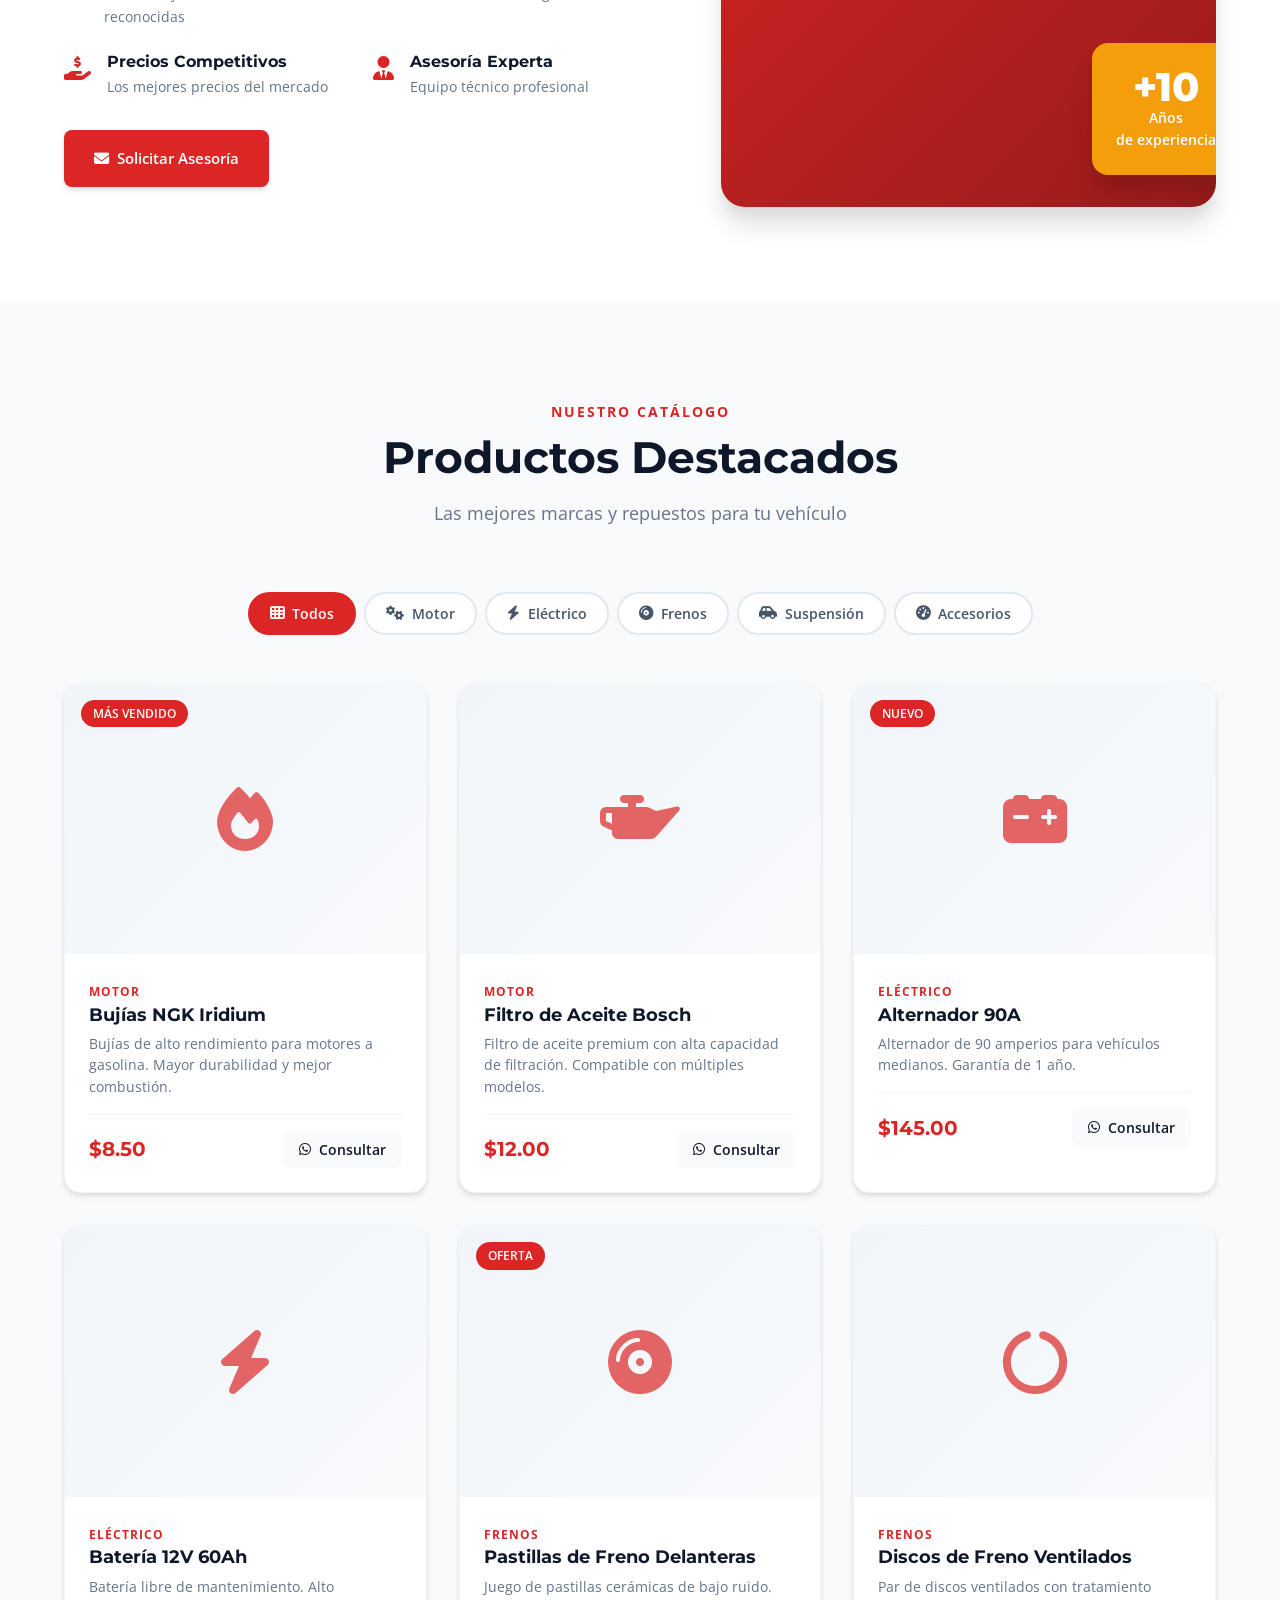
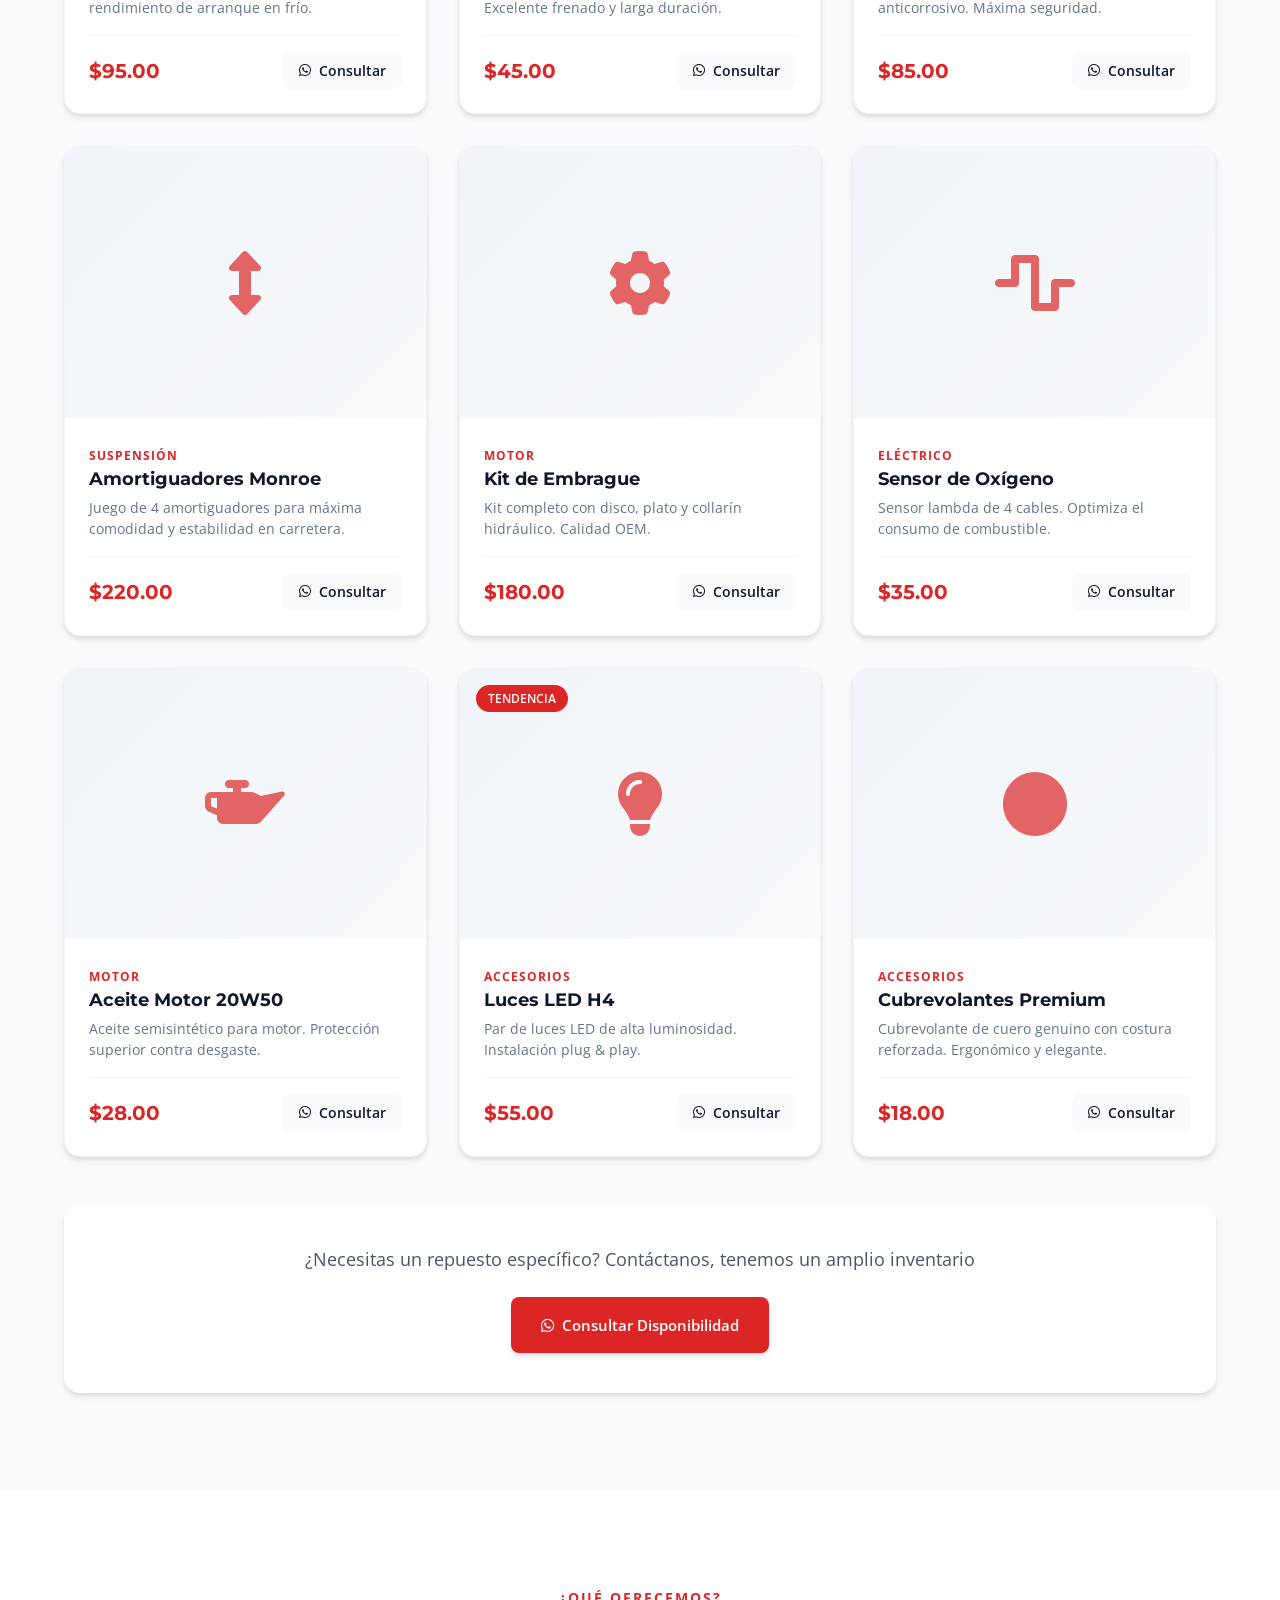
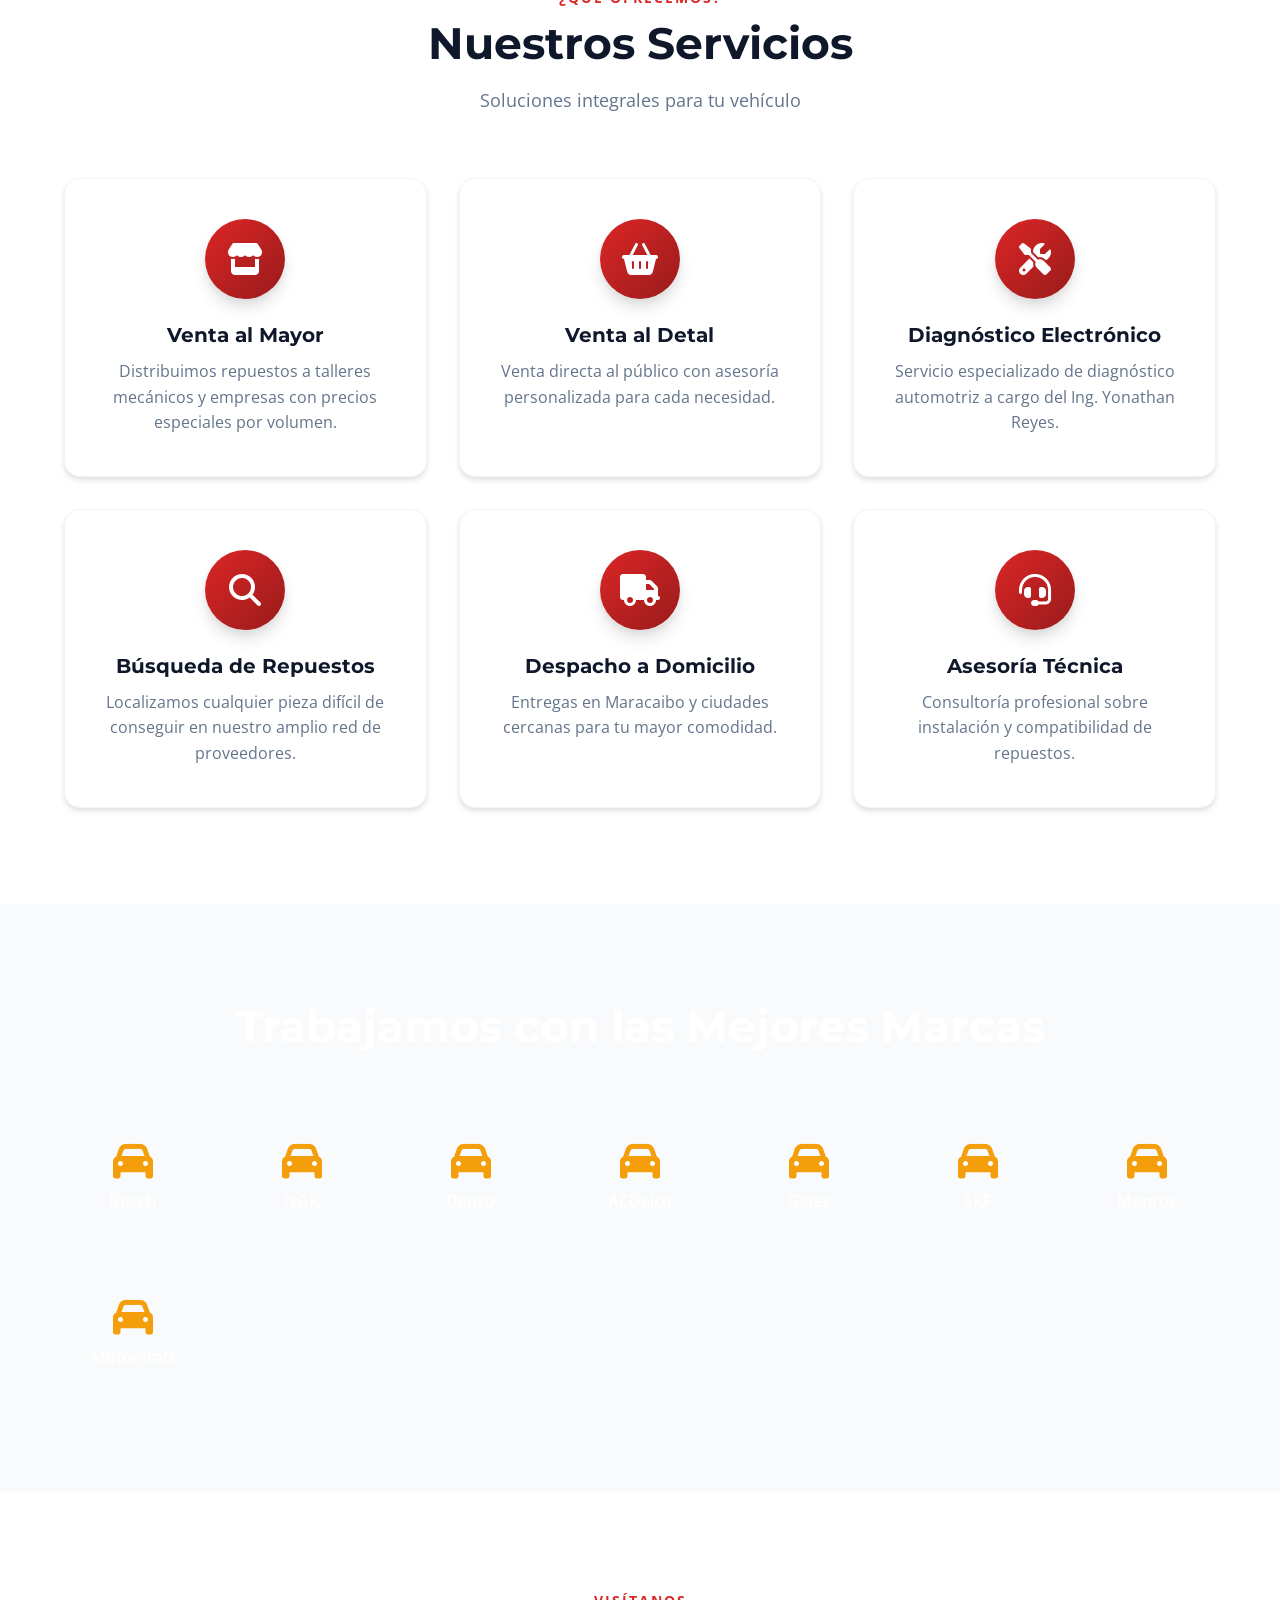
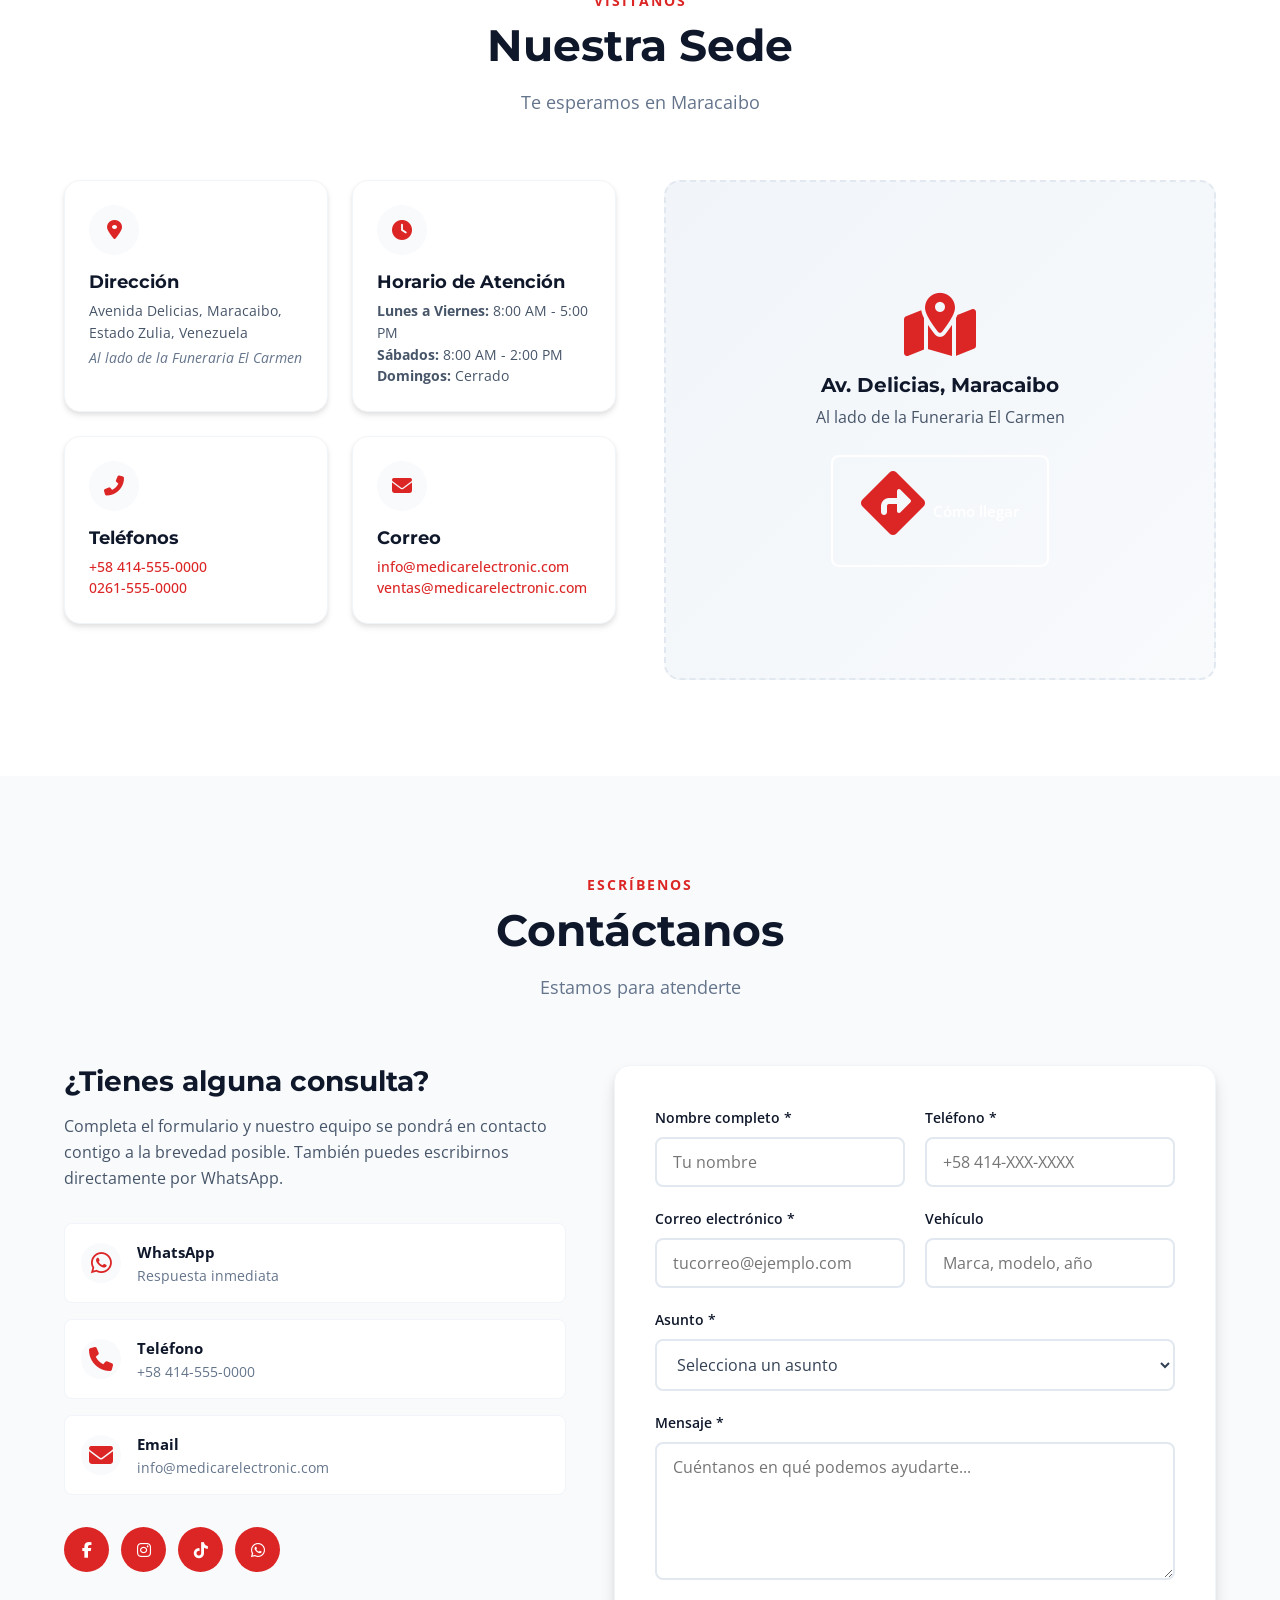
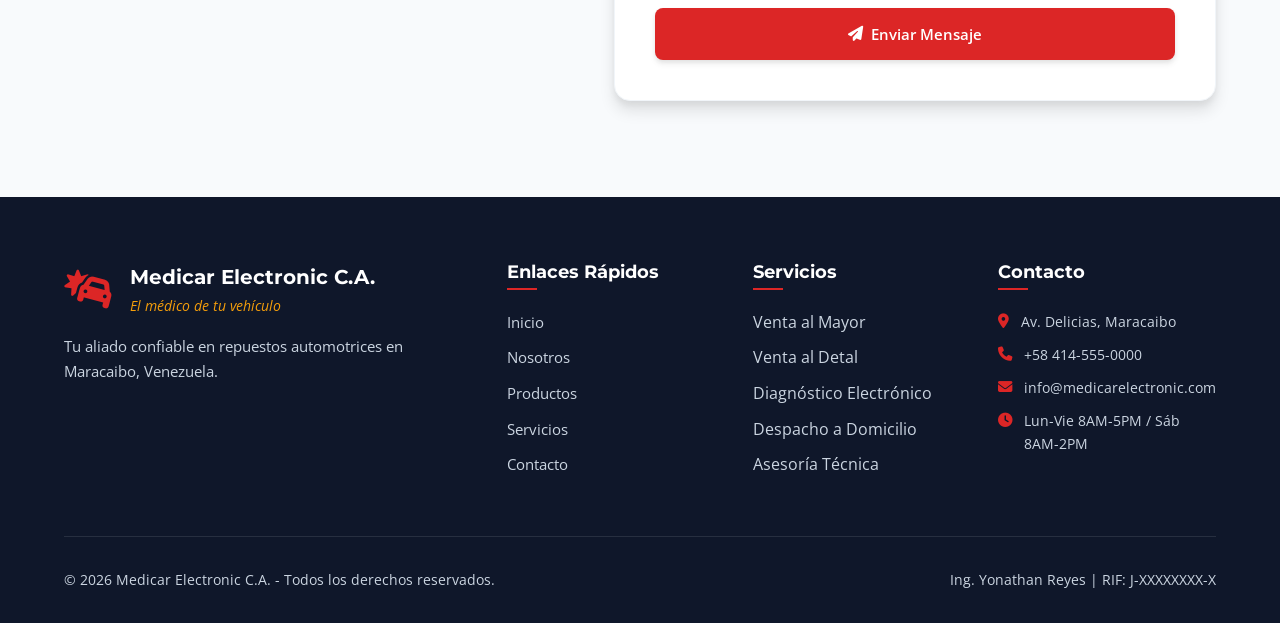
==== commit f9d5c9ec: "Integrar logo real de Medicar en header y optimizar imagen" ====
--- a/index.html
+++ b/index.html
@@ -19,7 +19,7 @@
         <div class="container header-container">
             <div class="logo">
                 <a href="index.html">
-                    <i class="fas fa-car-crash"></i>
+                    <img src="images/logo-optimizado.png" alt="Logo Medicar Electronic C.A." class="logo-img">
                     <div class="logo-text">
                         <span class="logo-name">Medicar Electronic</span>
                         <span class="logo-slogan">El médico de tu vehículo</span>
--- a/css/styles.css
+++ b/css/styles.css
@@ -166,9 +166,11 @@
     gap: 0.75rem;
 }
 
-.logo i {
-    font-size: 2rem;
-    color: var(--primary);
+.logo-img {
+    width: auto;
+    height: 48px;
+    object-fit: contain;
+    flex-shrink: 0;
 }
 
 .logo-text {
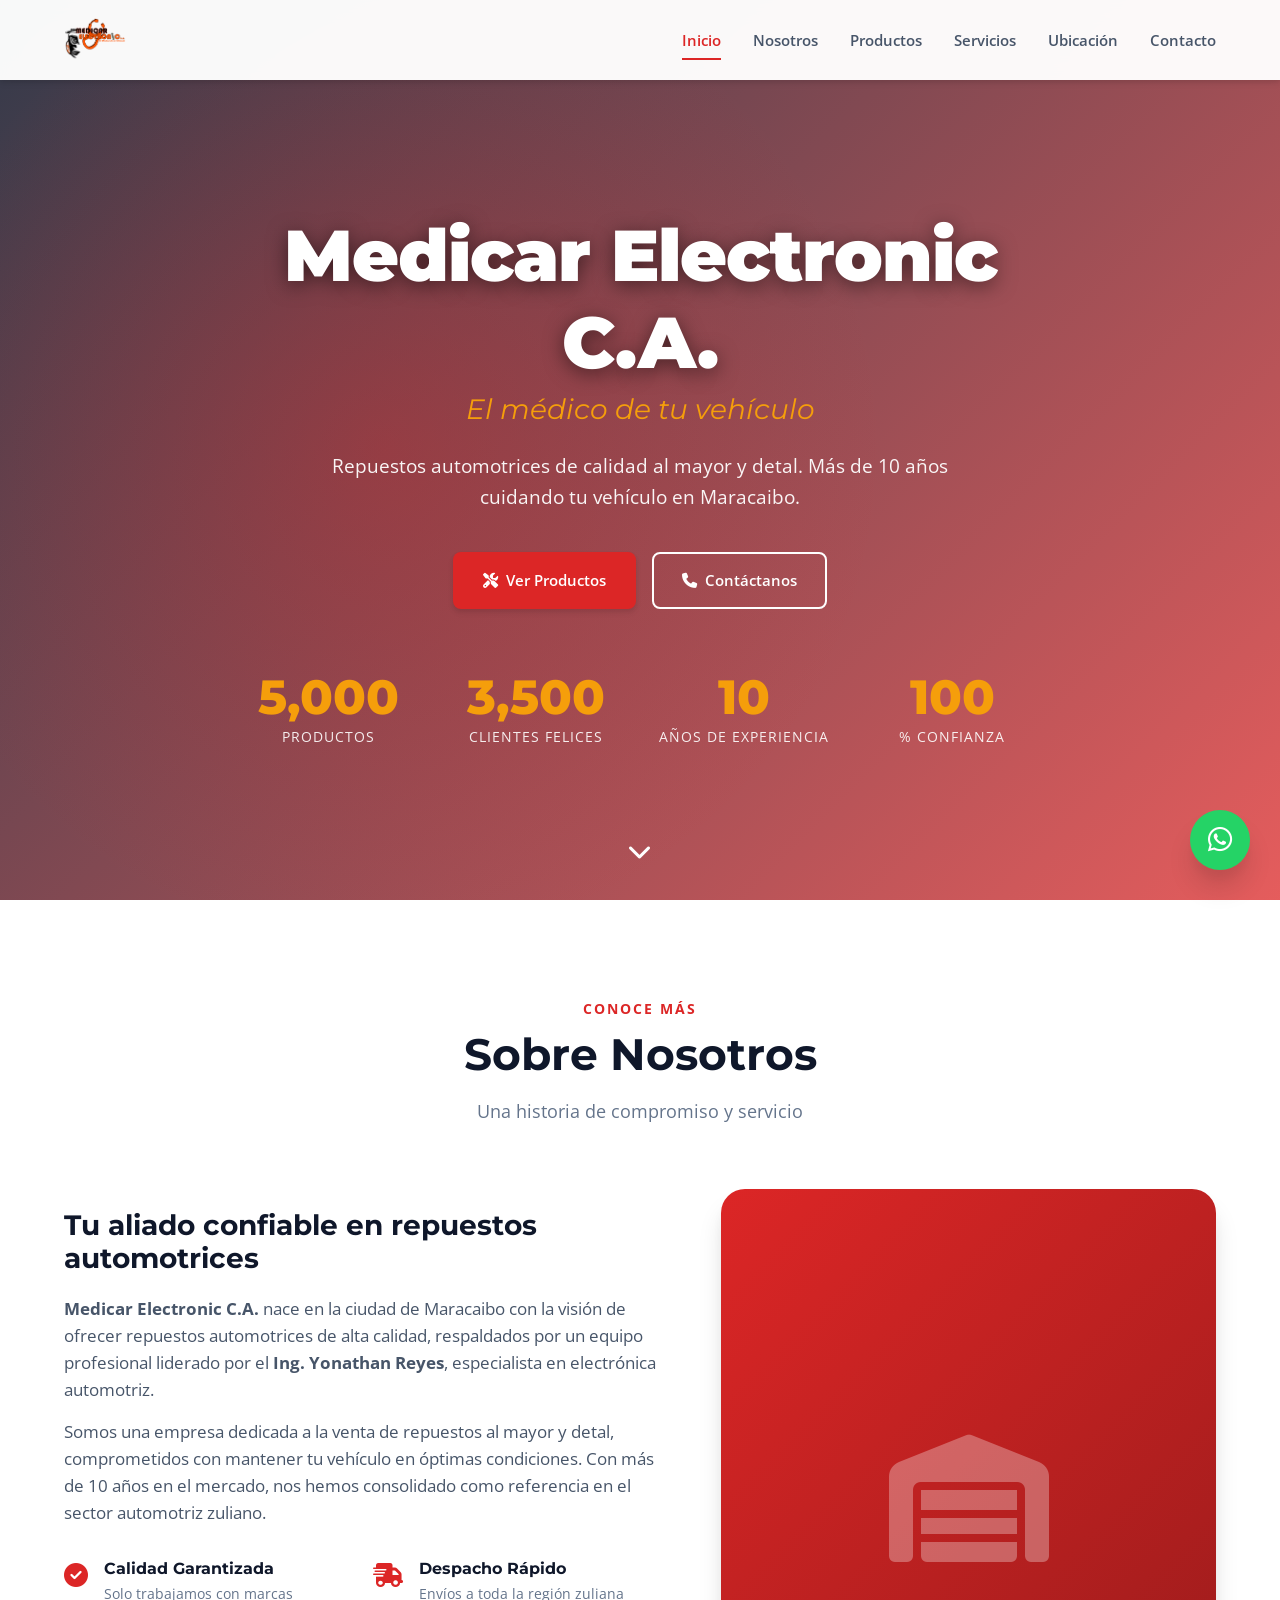
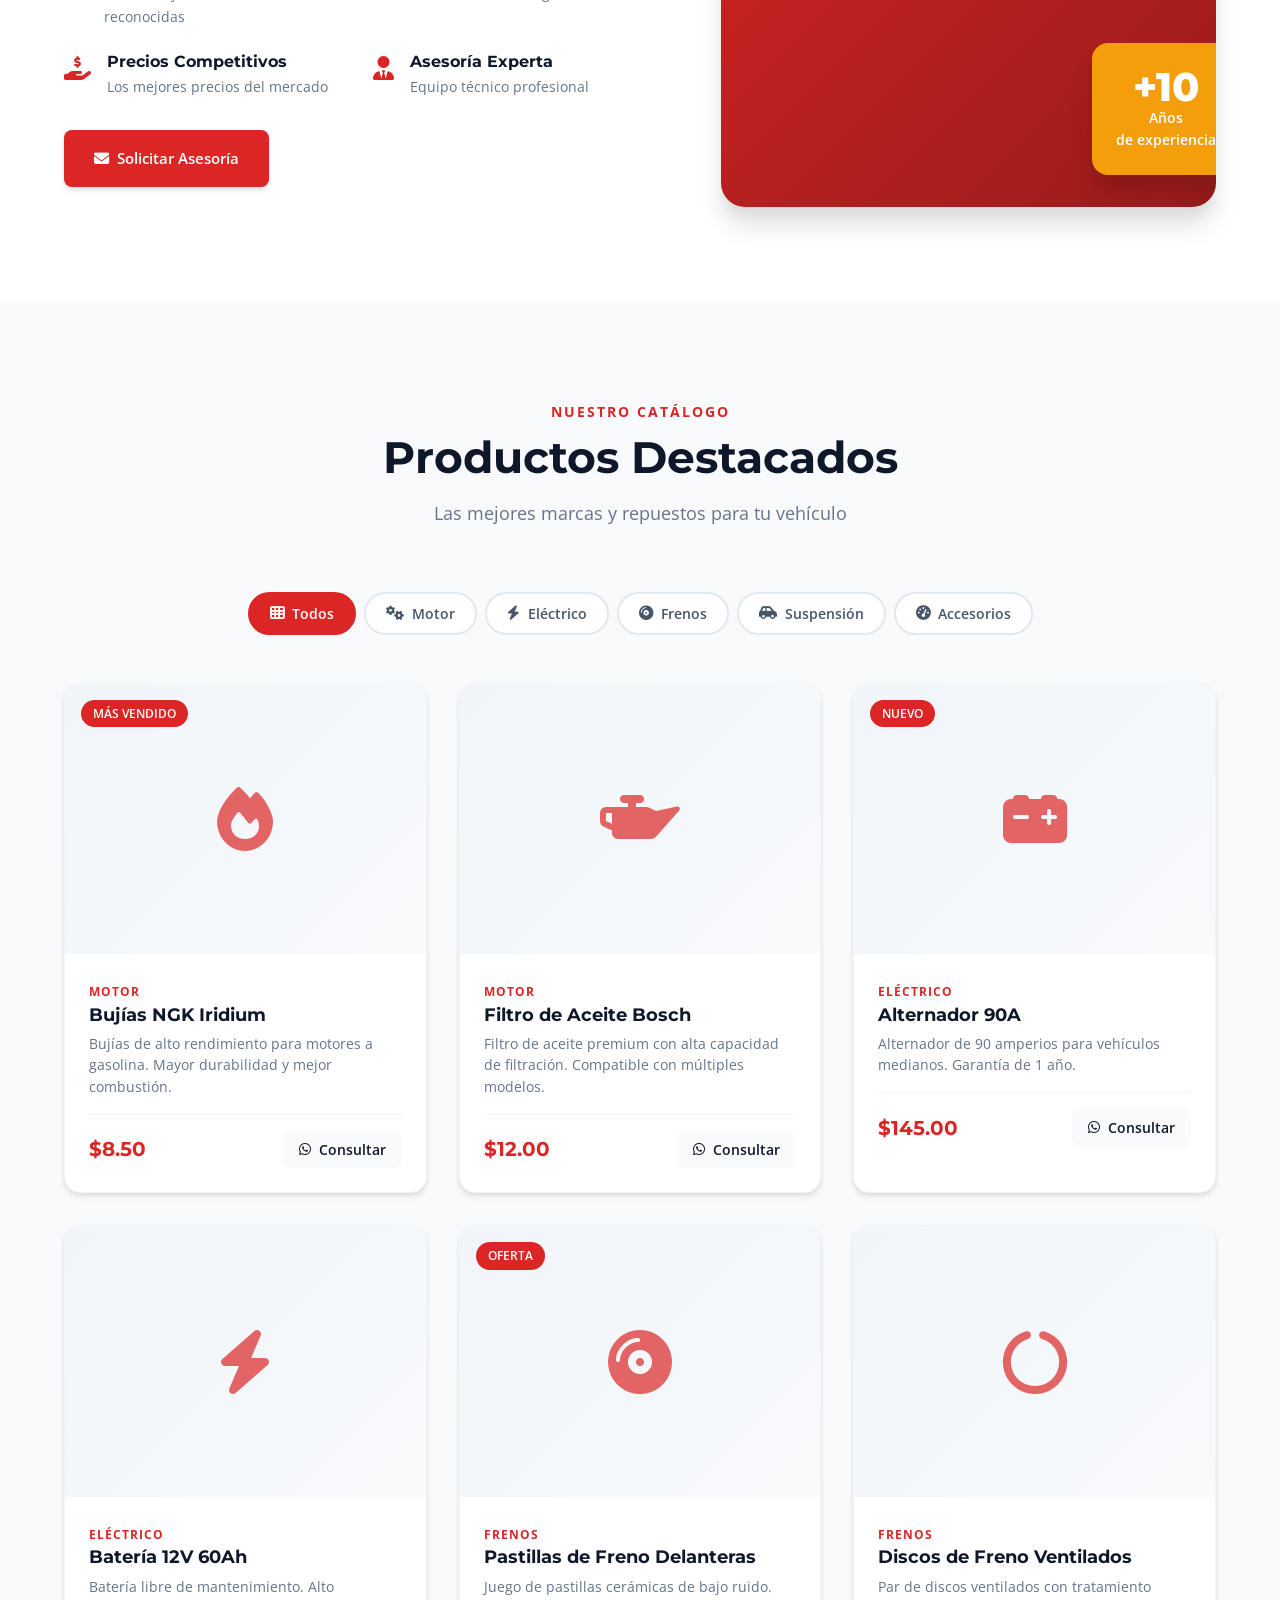
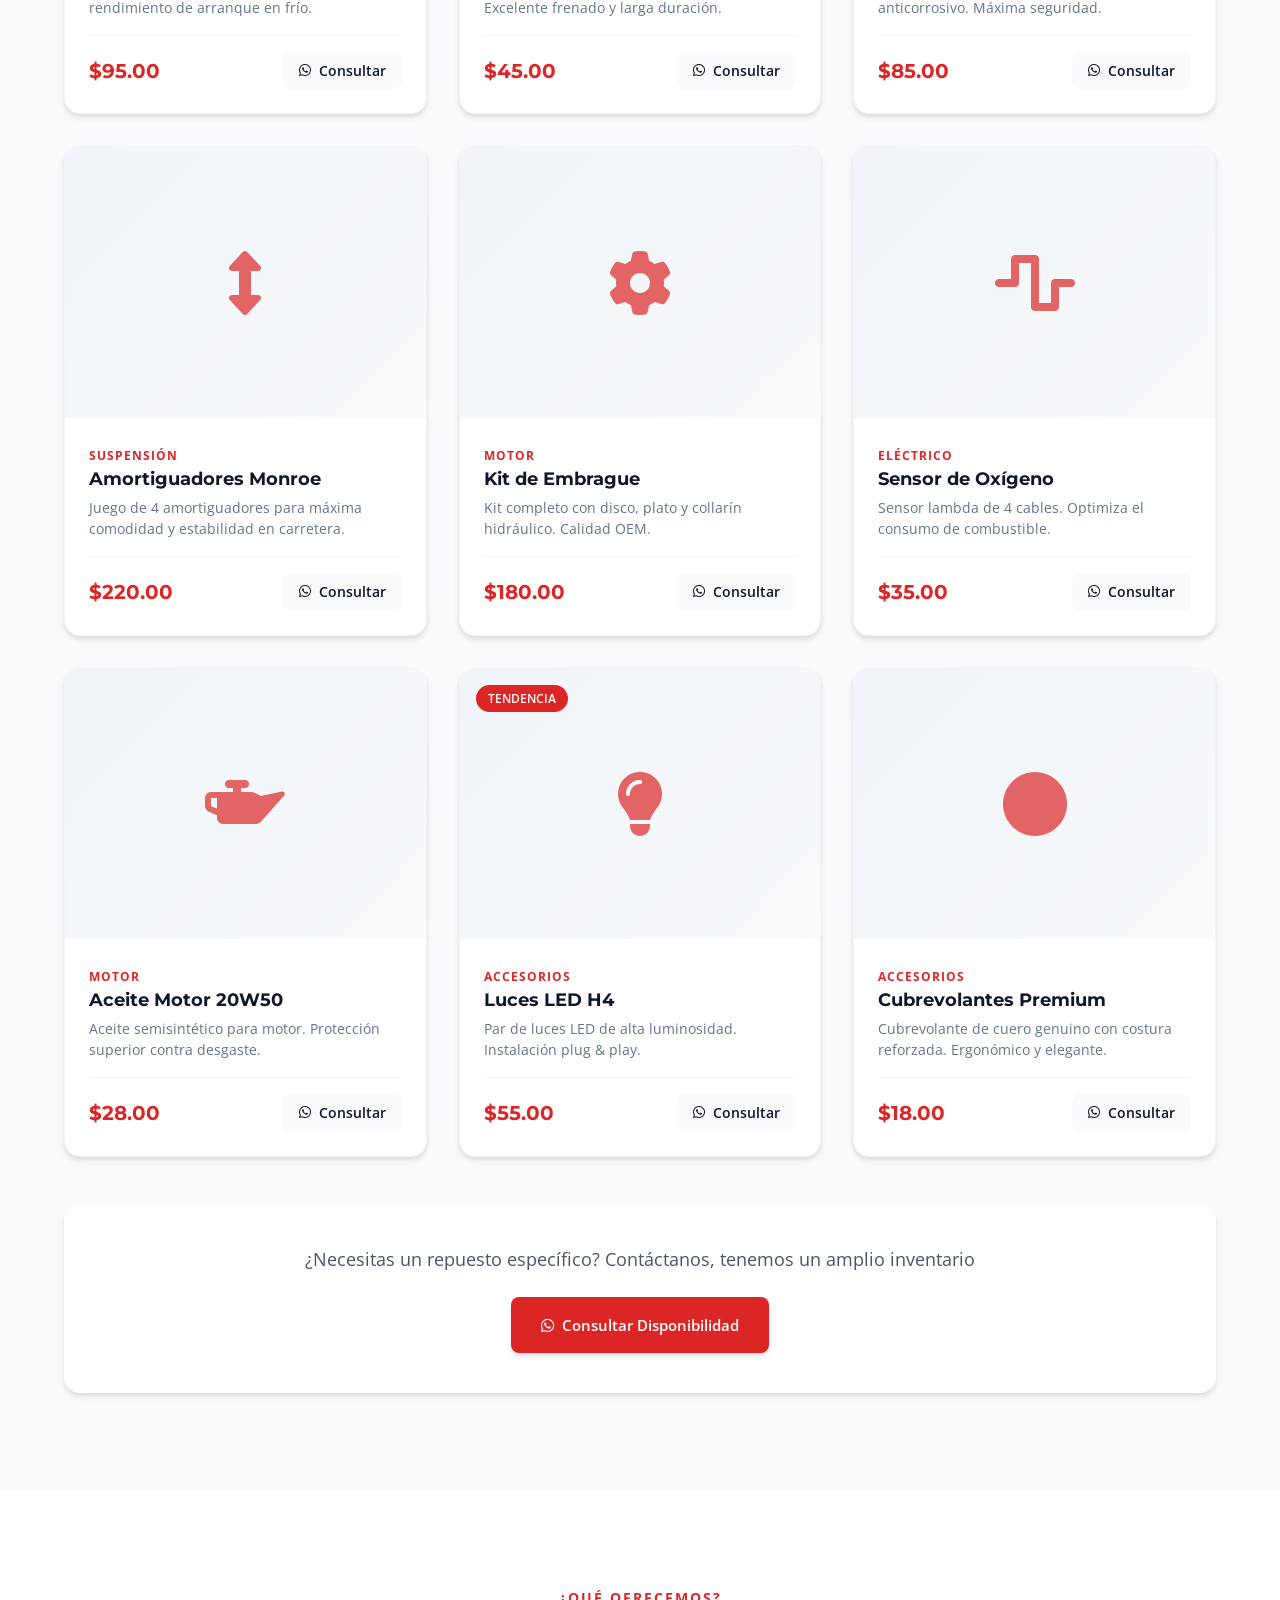
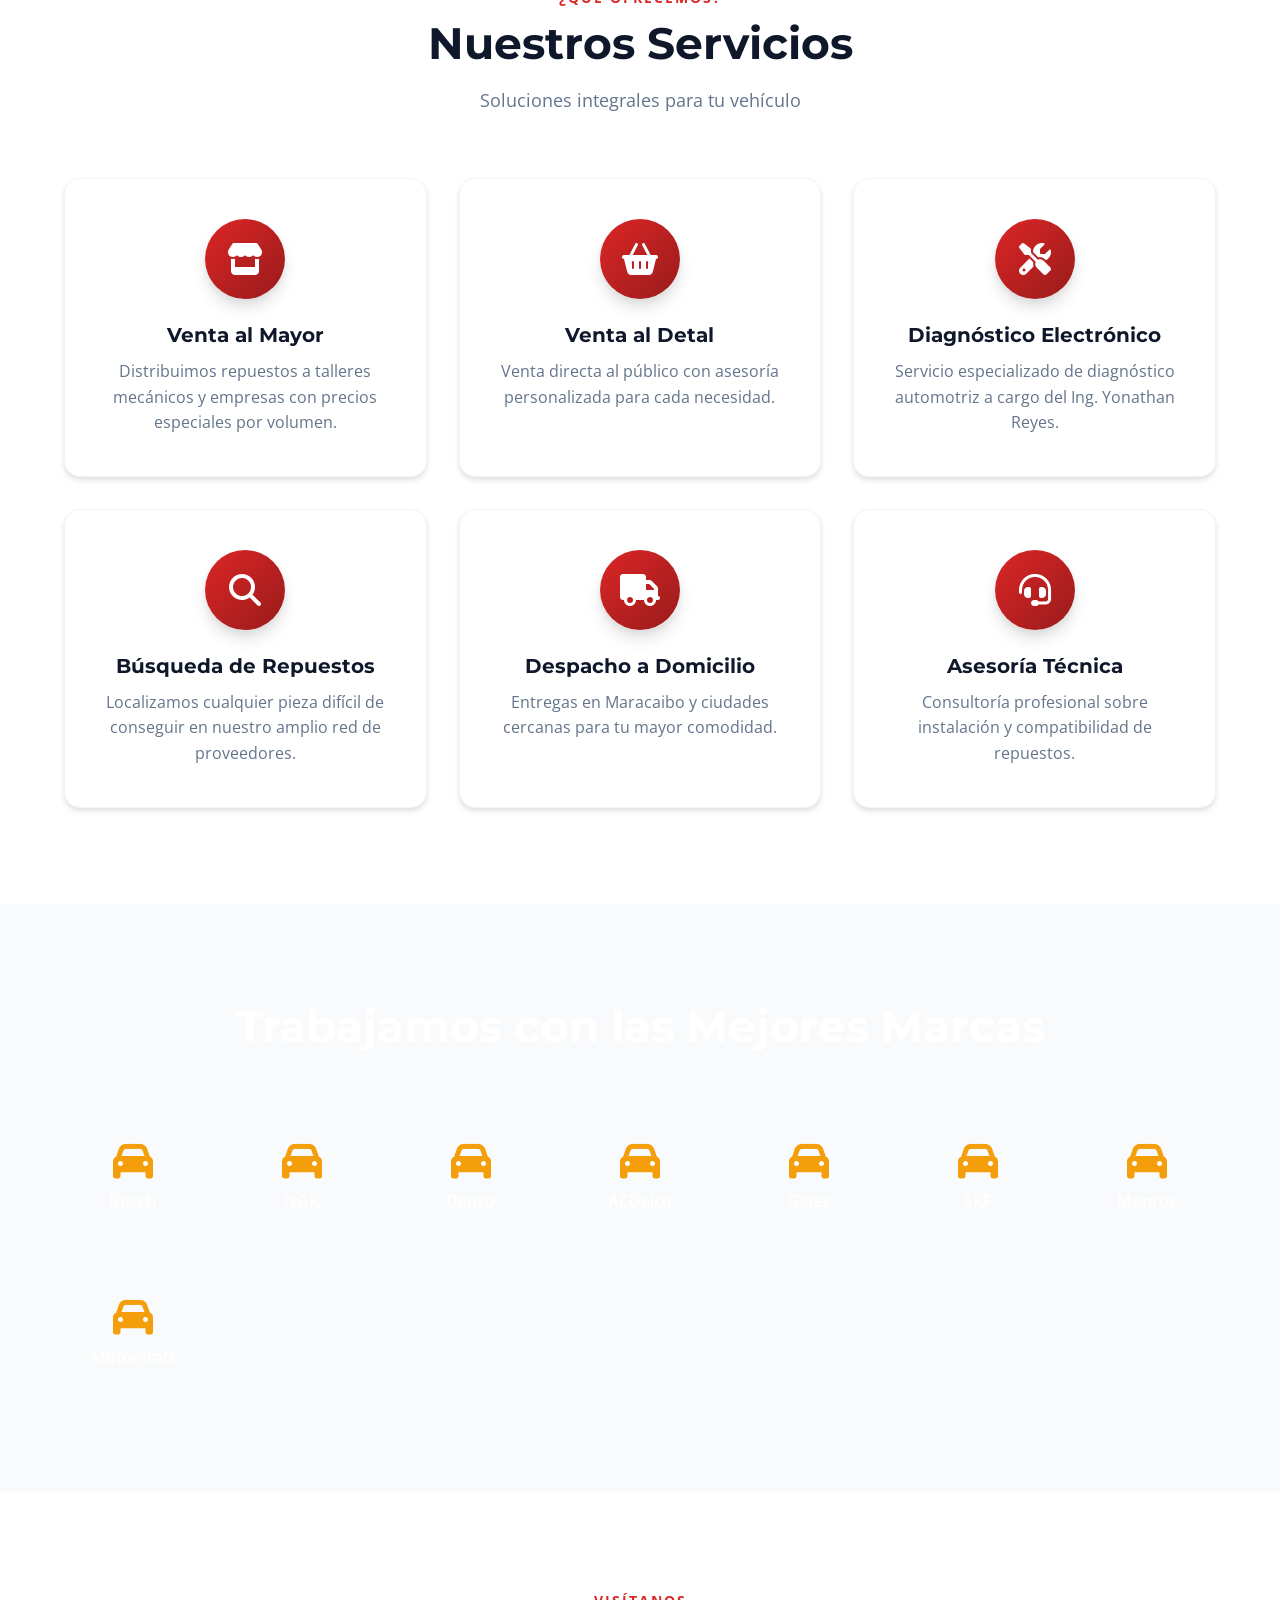
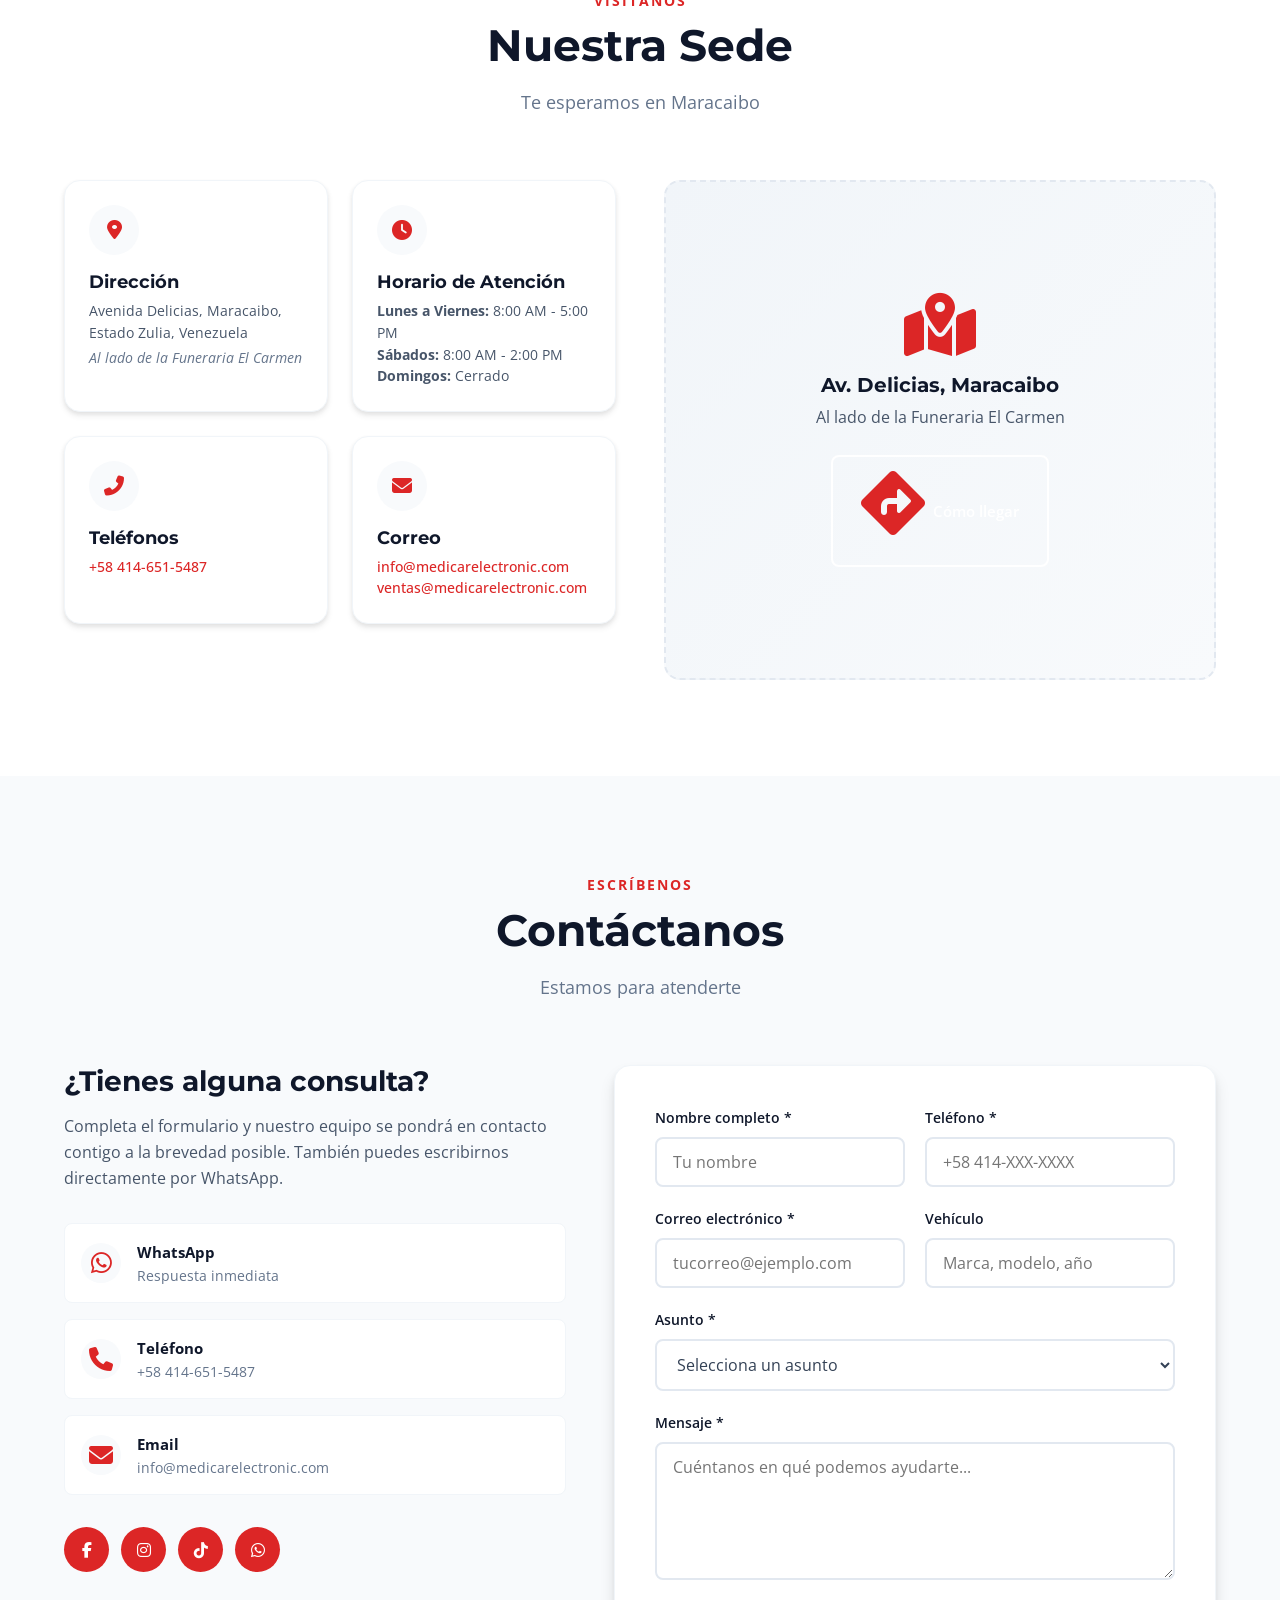
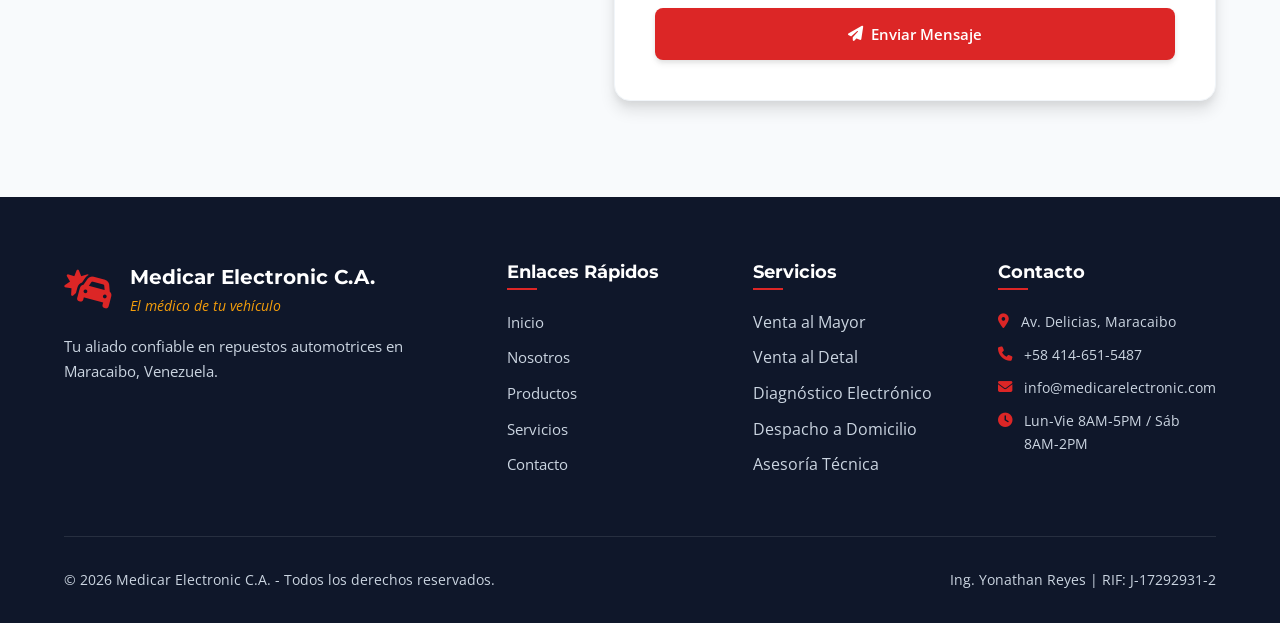
==== commit 2a3ab961: "cambios de contacto" ====
--- a/index.html
+++ b/index.html
@@ -20,10 +20,6 @@
             <div class="logo">
                 <a href="index.html">
                     <img src="images/logo-optimizado.png" alt="Logo Medicar Electronic C.A." class="logo-img">
-                    <div class="logo-text">
-                        <span class="logo-name">Medicar Electronic</span>
-                        <span class="logo-slogan">El médico de tu vehículo</span>
-                    </div>
                 </a>
             </div>
 
@@ -341,8 +337,7 @@
                         </div>
                         <h3>Teléfonos</h3>
                         <p>
-                            <a href="tel:+584145550000">+58 414-555-0000</a><br>
-                            <a href="tel:+582615550000">0261-555-0000</a>
+                            <a href="tel:+584146515487">+58 414-651-5487</a><br>
                         </p>
                     </div>
 
@@ -392,18 +387,18 @@
                     </p>
 
                     <div class="contact-methods">
-                        <a href="https://wa.me/584145550000" target="_blank" rel="noopener" class="contact-method">
+                        <a href="https://wa.me/584146515487" target="_blank" rel="noopener" class="contact-method">
                             <i class="fab fa-whatsapp"></i>
                             <div>
                                 <strong>WhatsApp</strong>
                                 <span>Respuesta inmediata</span>
                             </div>
                         </a>
-                        <a href="tel:+584145550000" class="contact-method">
+                        <a href="tel:+584146515487" class="contact-method">
                             <i class="fas fa-phone"></i>
                             <div>
                                 <strong>Teléfono</strong>
-                                <span>+58 414-555-0000</span>
+                                <span>+58 414-651-5487</span>
                             </div>
                         </a>
                         <a href="mailto:info@medicarelectronic.com" class="contact-method">
@@ -517,7 +512,7 @@
                     <h4>Contacto</h4>
                     <ul class="footer-contact">
                         <li><i class="fas fa-map-marker-alt"></i> Av. Delicias, Maracaibo</li>
-                        <li><i class="fas fa-phone"></i> +58 414-555-0000</li>
+                        <li><i class="fas fa-phone"></i> +58 414-651-5487</li>
                         <li><i class="fas fa-envelope"></i> info@medicarelectronic.com</li>
                         <li><i class="fas fa-clock"></i> Lun-Vie 8AM-5PM / Sáb 8AM-2PM</li>
                     </ul>
@@ -526,13 +521,13 @@
 
             <div class="footer-bottom">
                 <p>&copy; <span id="year"></span> Medicar Electronic C.A. - Todos los derechos reservados.</p>
-                <p>Ing. Yonathan Reyes | RIF: J-XXXXXXXX-X</p>
+                <p>Ing. Yonathan Reyes | RIF: J-17292931-2</p>
             </div>
         </div>
     </footer>
 
     <!-- Botón flotante WhatsApp -->
-    <a href="https://wa.me/584145550000?text=Hola%20Medicar%20Electronic,%20necesito%20información" 
+    <a href="https://wa.me/584146515487?text=Hola%20Medicar%20Electronic,%20necesito%20información" 
        class="whatsapp-float" 
        target="_blank" 
        rel="noopener"
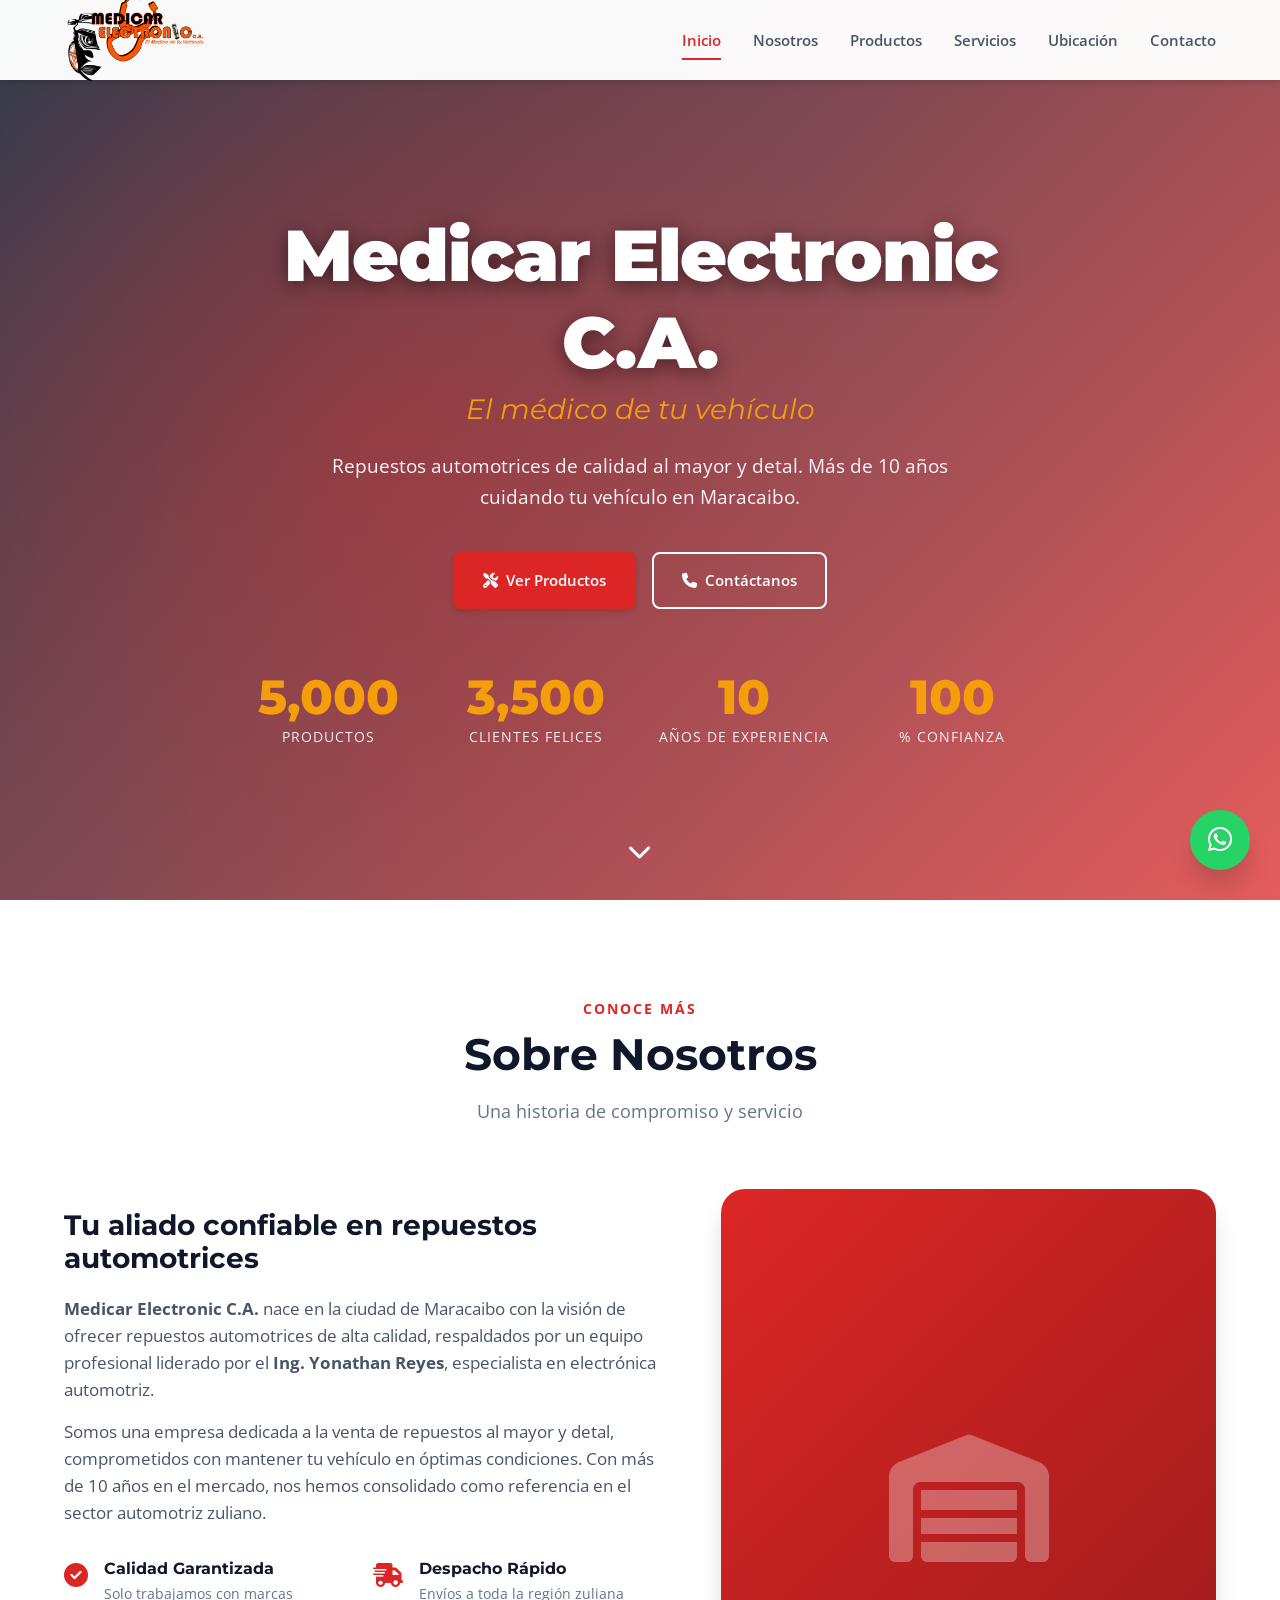
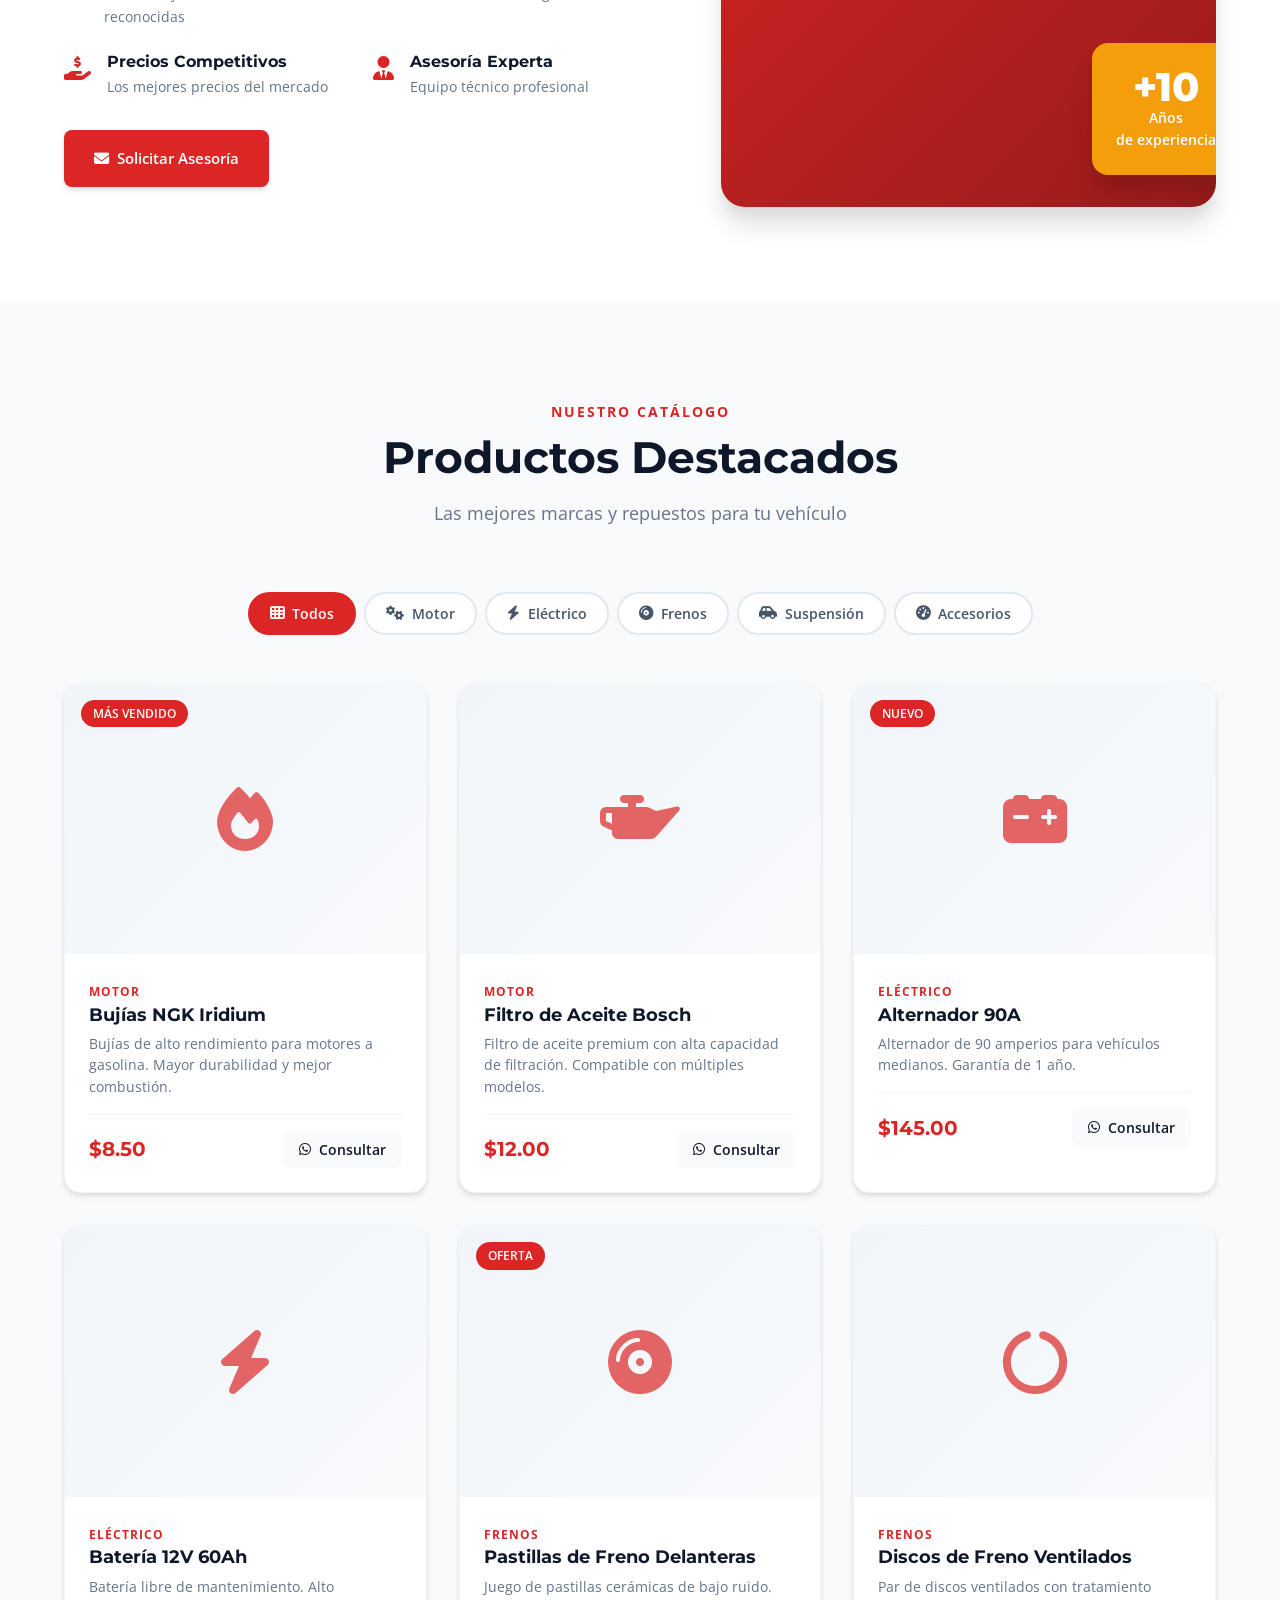
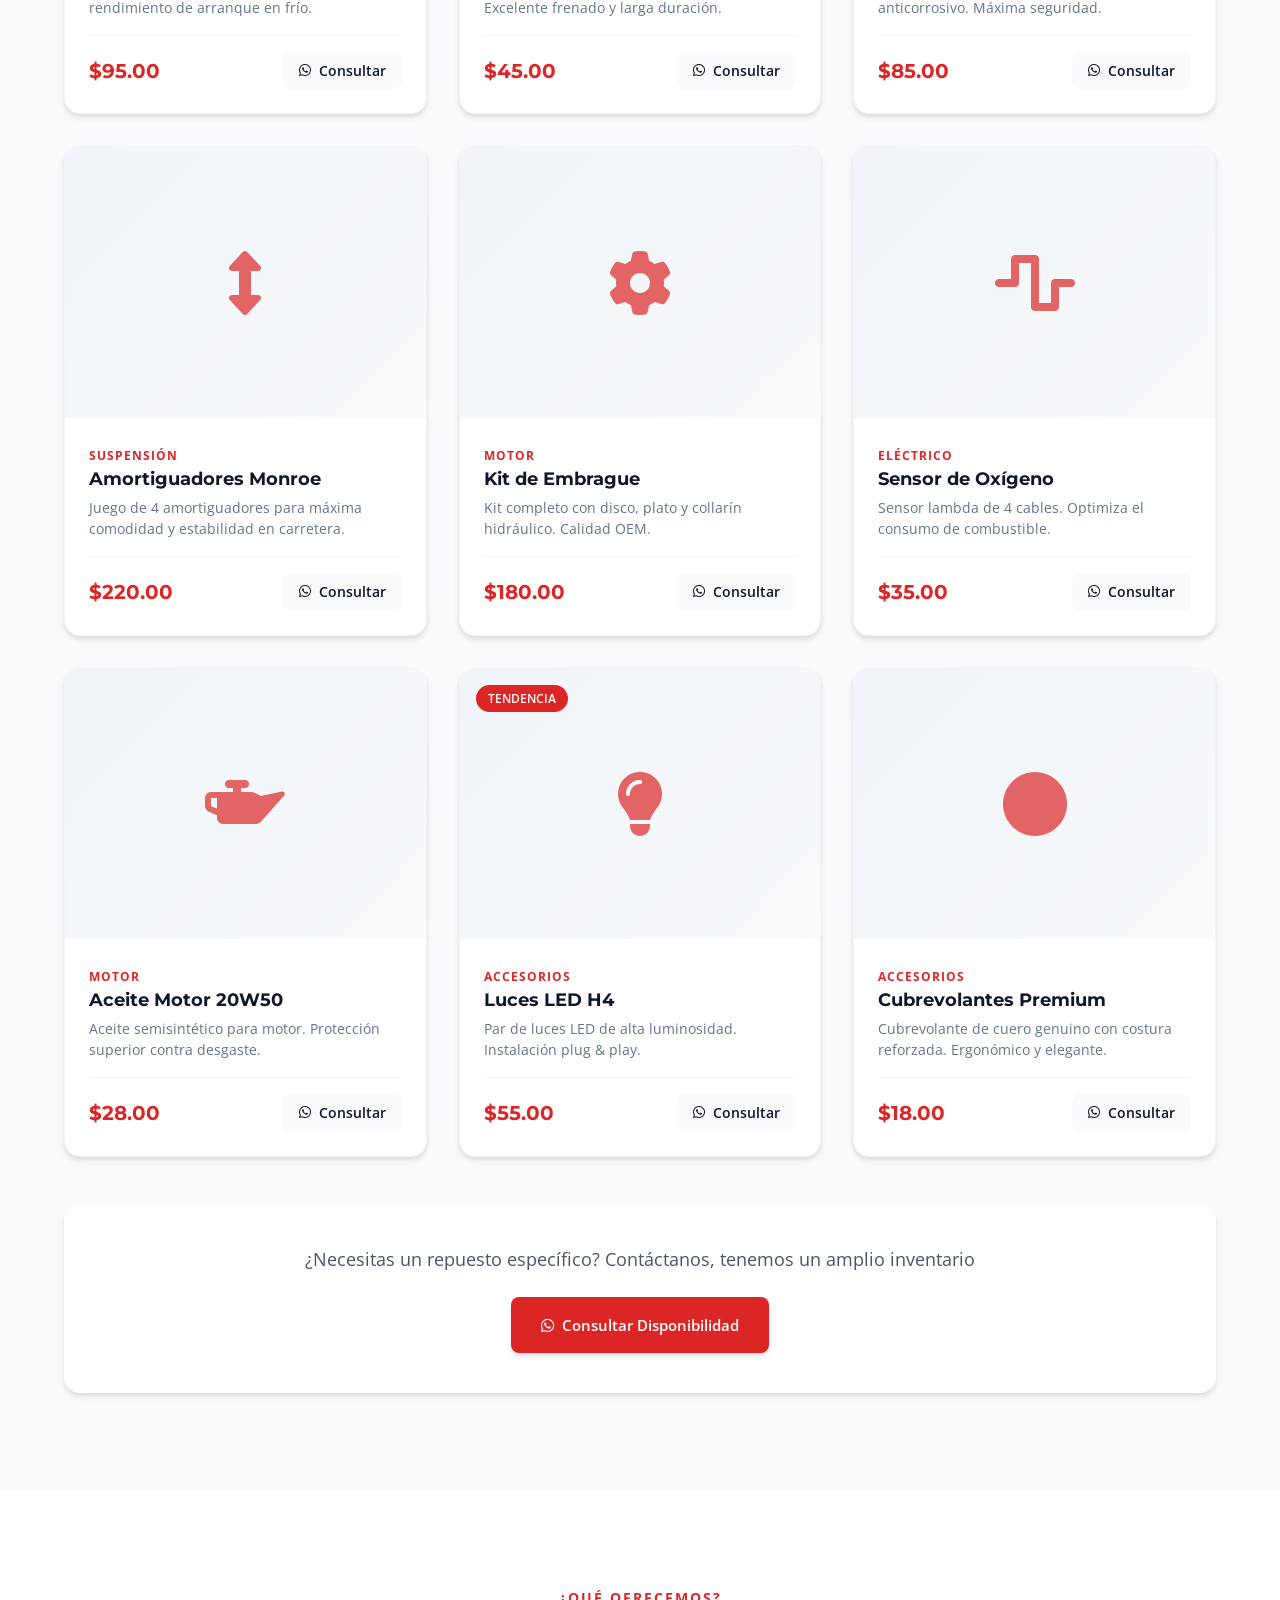
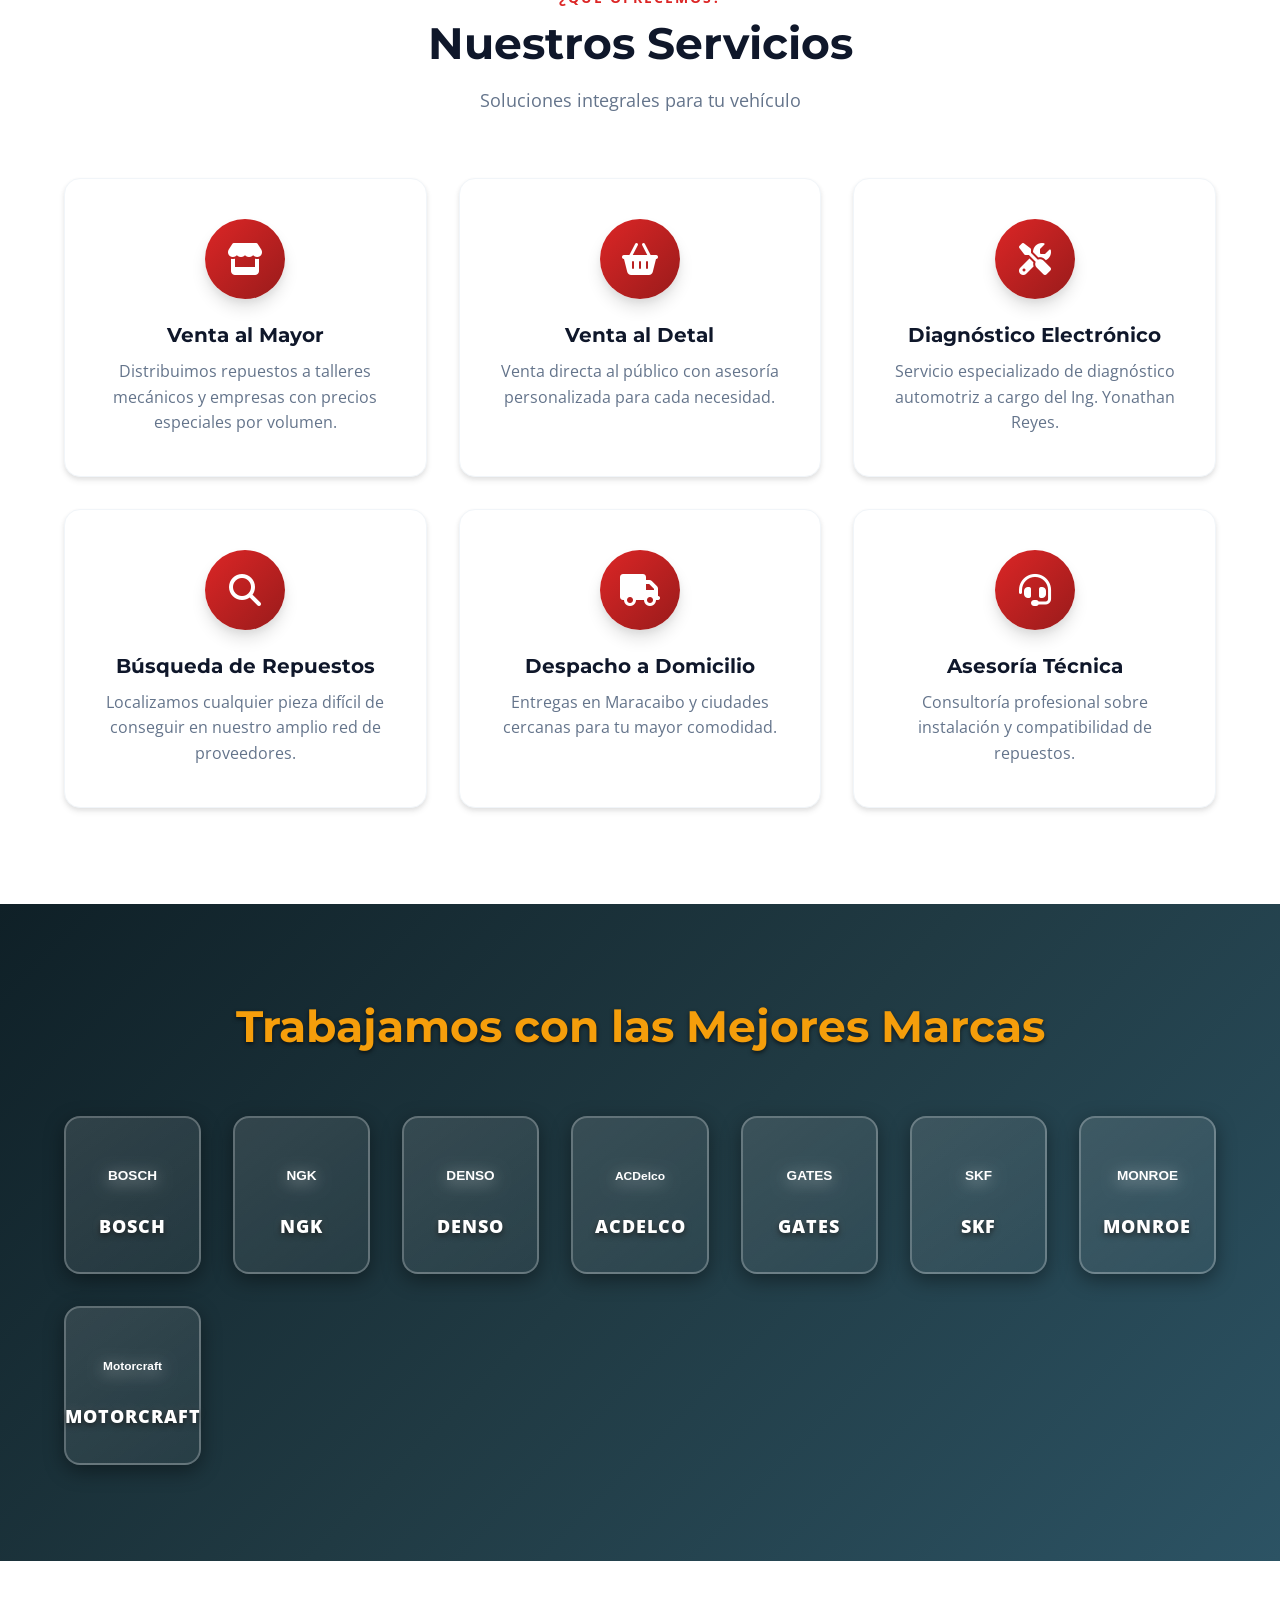
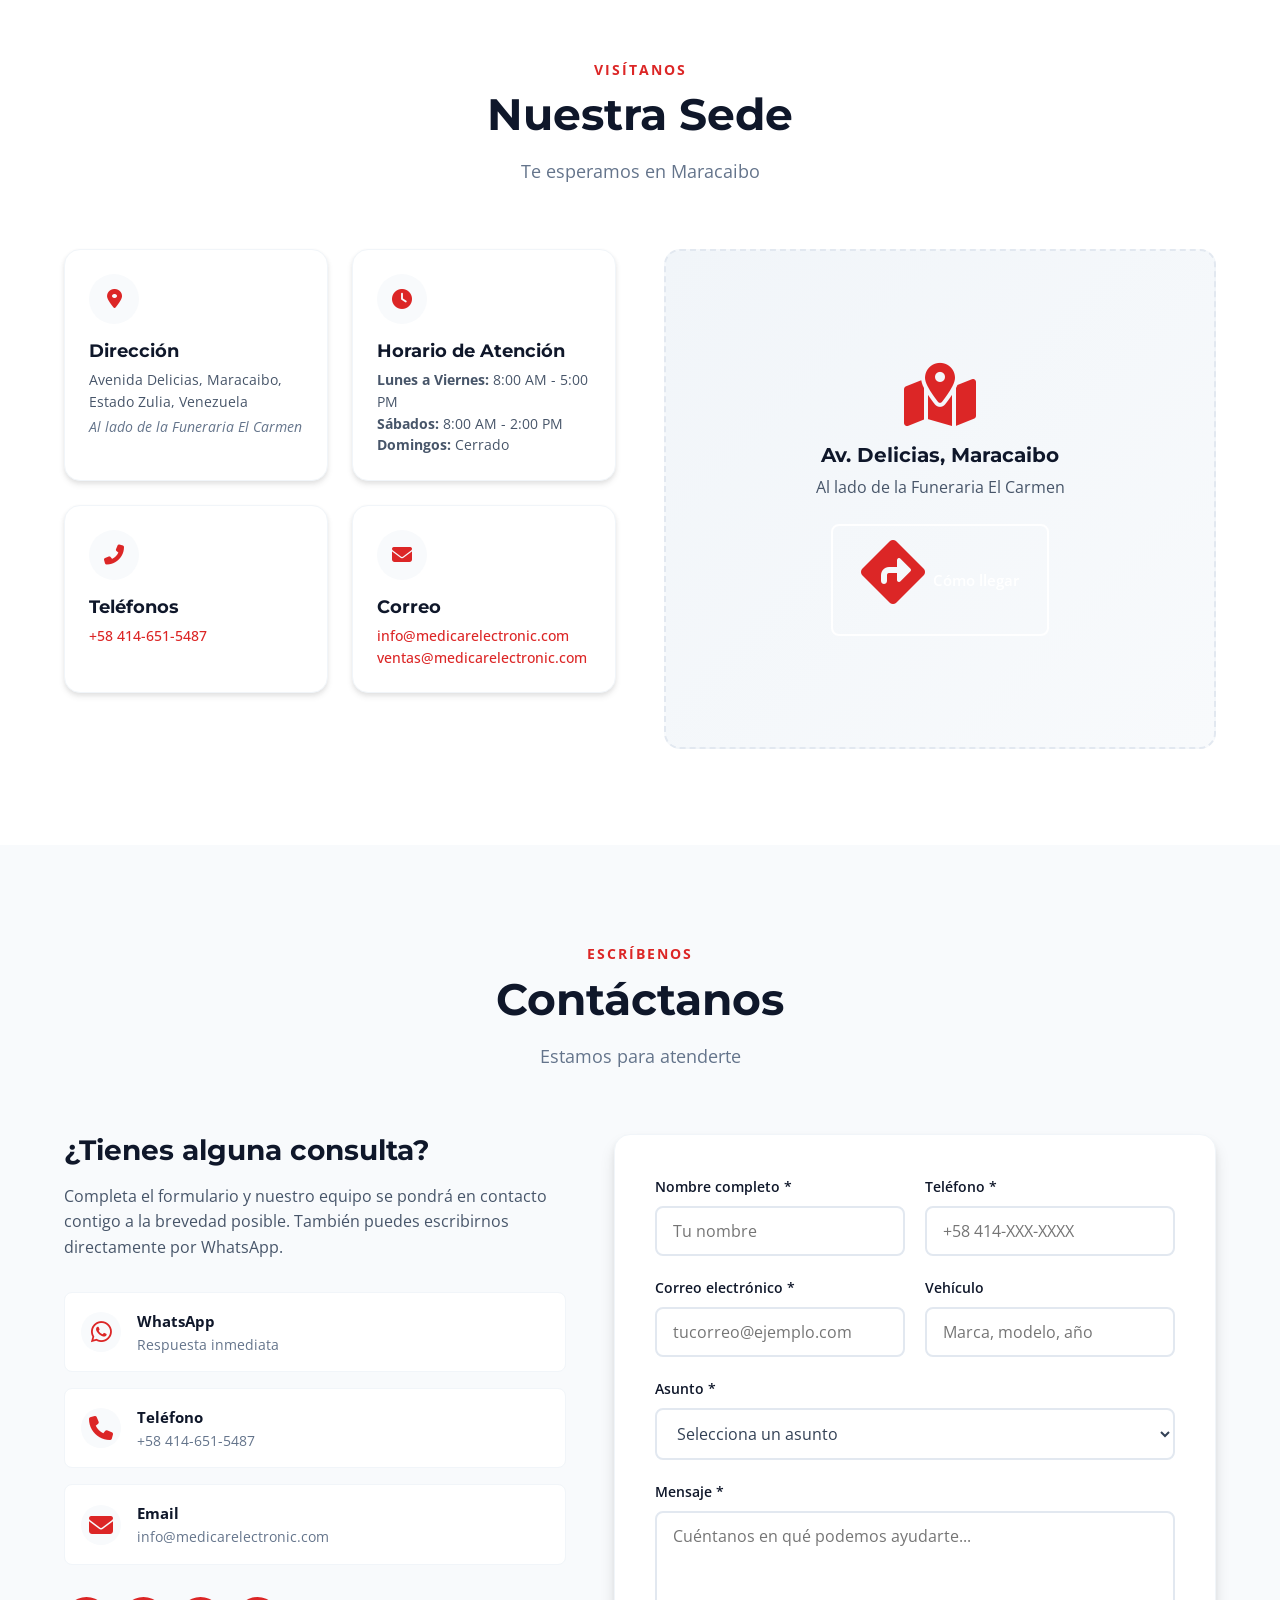
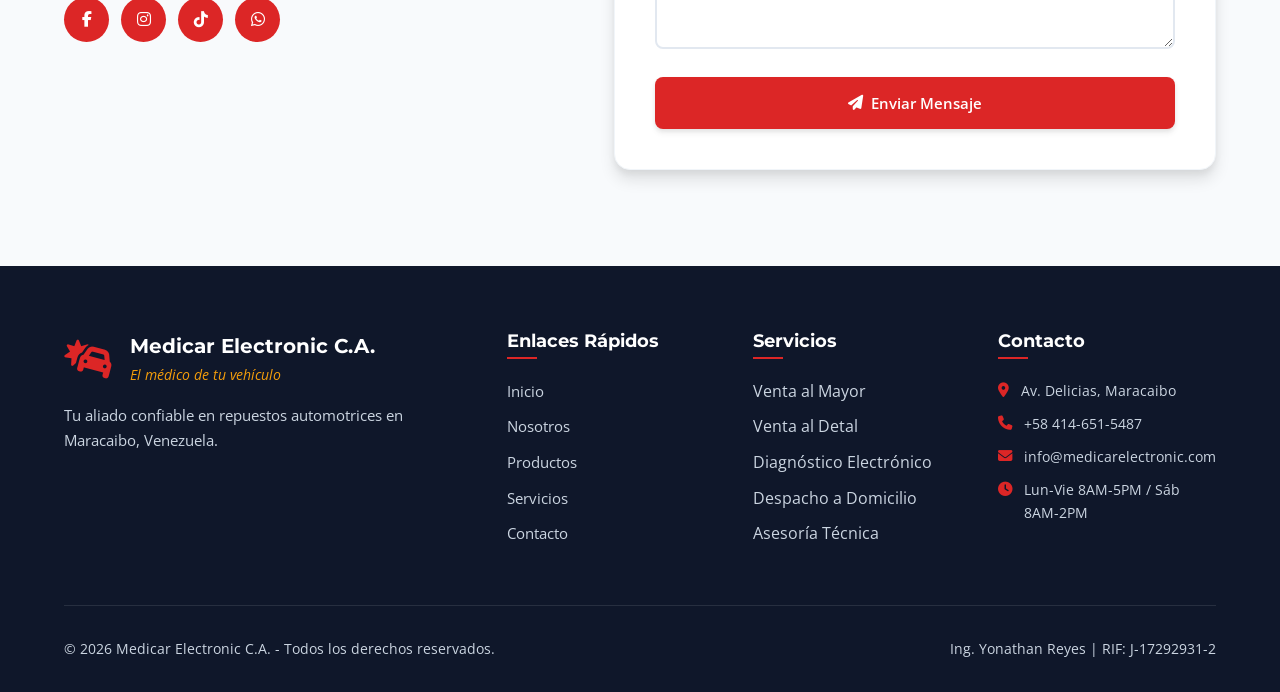
==== commit bca4cc84: "Reemplazar iconos genéricos por logos SVG de marcas con mejor contraste" ====
--- a/index.html
+++ b/index.html
@@ -289,14 +289,38 @@
                 <h2 class="section-title light">Trabajamos con las Mejores Marcas</h2>
             </div>
             <div class="brands-grid">
-                <div class="brand-item"><i class="fas fa-car"></i><span>Bosch</span></div>
-                <div class="brand-item"><i class="fas fa-car"></i><span>NGK</span></div>
-                <div class="brand-item"><i class="fas fa-car"></i><span>Denso</span></div>
-                <div class="brand-item"><i class="fas fa-car"></i><span>ACDelco</span></div>
-                <div class="brand-item"><i class="fas fa-car"></i><span>Gates</span></div>
-                <div class="brand-item"><i class="fas fa-car"></i><span>SKF</span></div>
-                <div class="brand-item"><i class="fas fa-car"></i><span>Monroe</span></div>
-                <div class="brand-item"><i class="fas fa-car"></i><span>Motorcraft</span></div>
+                <div class="brand-item">
+                    <img src="images/brands/bosch.svg" alt="Logo Bosch" class="brand-logo">
+                    <span>Bosch</span>
+                </div>
+                <div class="brand-item">
+                    <img src="images/brands/ngk.svg" alt="Logo NGK" class="brand-logo">
+                    <span>NGK</span>
+                </div>
+                <div class="brand-item">
+                    <img src="images/brands/denso.svg" alt="Logo Denso" class="brand-logo">
+                    <span>Denso</span>
+                </div>
+                <div class="brand-item">
+                    <img src="images/brands/acdelco.svg" alt="Logo ACDelco" class="brand-logo">
+                    <span>ACDelco</span>
+                </div>
+                <div class="brand-item">
+                    <img src="images/brands/gates.svg" alt="Logo Gates" class="brand-logo">
+                    <span>Gates</span>
+                </div>
+                <div class="brand-item">
+                    <img src="images/brands/skf.svg" alt="Logo SKF" class="brand-logo">
+                    <span>SKF</span>
+                </div>
+                <div class="brand-item">
+                    <img src="images/brands/monroe.svg" alt="Logo Monroe" class="brand-logo">
+                    <span>Monroe</span>
+                </div>
+                <div class="brand-item">
+                    <img src="images/brands/motorcraft.svg" alt="Logo Motorcraft" class="brand-logo">
+                    <span>Motorcraft</span>
+                </div>
             </div>
         </div>
     </section>
--- a/css/styles.css
+++ b/css/styles.css
@@ -168,7 +168,7 @@
 
 .logo-img {
     width: auto;
-    height: 48px;
+    height: 110px;
     object-fit: contain;
     flex-shrink: 0;
 }
@@ -377,7 +377,8 @@
 }
 
 .section-title.light {
-    color: var(--white);
+    color: var(--accent);
+    text-shadow: 0 2px 4px rgba(0, 0, 0, 0.6);
 }
 
 .section-subtitle {
@@ -725,7 +726,7 @@
 
 /* ===== Marcas ===== */
 .brands {
-    background-color: var(--dark);
+    background: linear-gradient(135deg, #0f2027 0%, #203a43 50%, #2c5364 100%);
     color: var(--white);
 }
 
@@ -741,27 +742,49 @@
     flex-direction: column;
     align-items: center;
     justify-content: center;
-    padding: 1.5rem;
-    background-color: rgba(255,255,255,0.05);
-    border-radius: var(--radius);
-    transition: var(--transition);
-    border: 1px solid rgba(255,255,255,0.1);
+    padding: 2rem 1.5rem;
+    background: linear-gradient(145deg, rgba(255,255,255,0.12), rgba(255,255,255,0.05));
+    border-radius: var(--radius-lg);
+    transition: var(--transition);
+    border: 2px solid rgba(255,255,255,0.25);
+    box-shadow: 0 6px 20px rgba(0,0,0,0.4);
 }
 
 .brand-item:hover {
-    background-color: rgba(255,255,255,0.1);
-    transform: translateY(-3px);
+    background: linear-gradient(145deg, rgba(245, 158, 11, 0.25), rgba(255,255,255,0.1));
+    transform: translateY(-8px);
+    border-color: rgba(245, 158, 11, 0.6);
+    box-shadow: 0 12px 28px rgba(245, 158, 11, 0.3);
 }
 
 .brand-item i {
-    font-size: 2.5rem;
-    color: var(--accent);
-    margin-bottom: 0.5rem;
+    font-size: 3.5rem;
+    color: #ffffff;
+    margin-bottom: 0.75rem;
+    text-shadow: 0 3px 8px rgba(0,0,0,0.6), 0 0 20px rgba(255,255,255,0.3);
+    filter: drop-shadow(0 2px 4px rgba(0,0,0,0.5));
+}
+
+.brand-logo {
+    width: 120px;
+    height: 50px;
+    object-fit: contain;
+    margin-bottom: 0.75rem;
+    filter: drop-shadow(0 3px 8px rgba(0,0,0,0.6)) brightness(0) invert(1);
+    transition: var(--transition);
+}
+
+.brand-item:hover .brand-logo {
+    filter: drop-shadow(0 5px 15px rgba(245, 158, 11, 0.5)) brightness(1.1);
 }
 
 .brand-item span {
-    font-weight: 600;
-    color: var(--white);
+    font-weight: 800;
+    color: #ffffff;
+    font-size: 1.1rem;
+    letter-spacing: 1px;
+    text-transform: uppercase;
+    text-shadow: 0 2px 6px rgba(0,0,0,0.8), 0 0 10px rgba(255,255,255,0.2);
 }
 
 /* ===== Ubicación ===== */
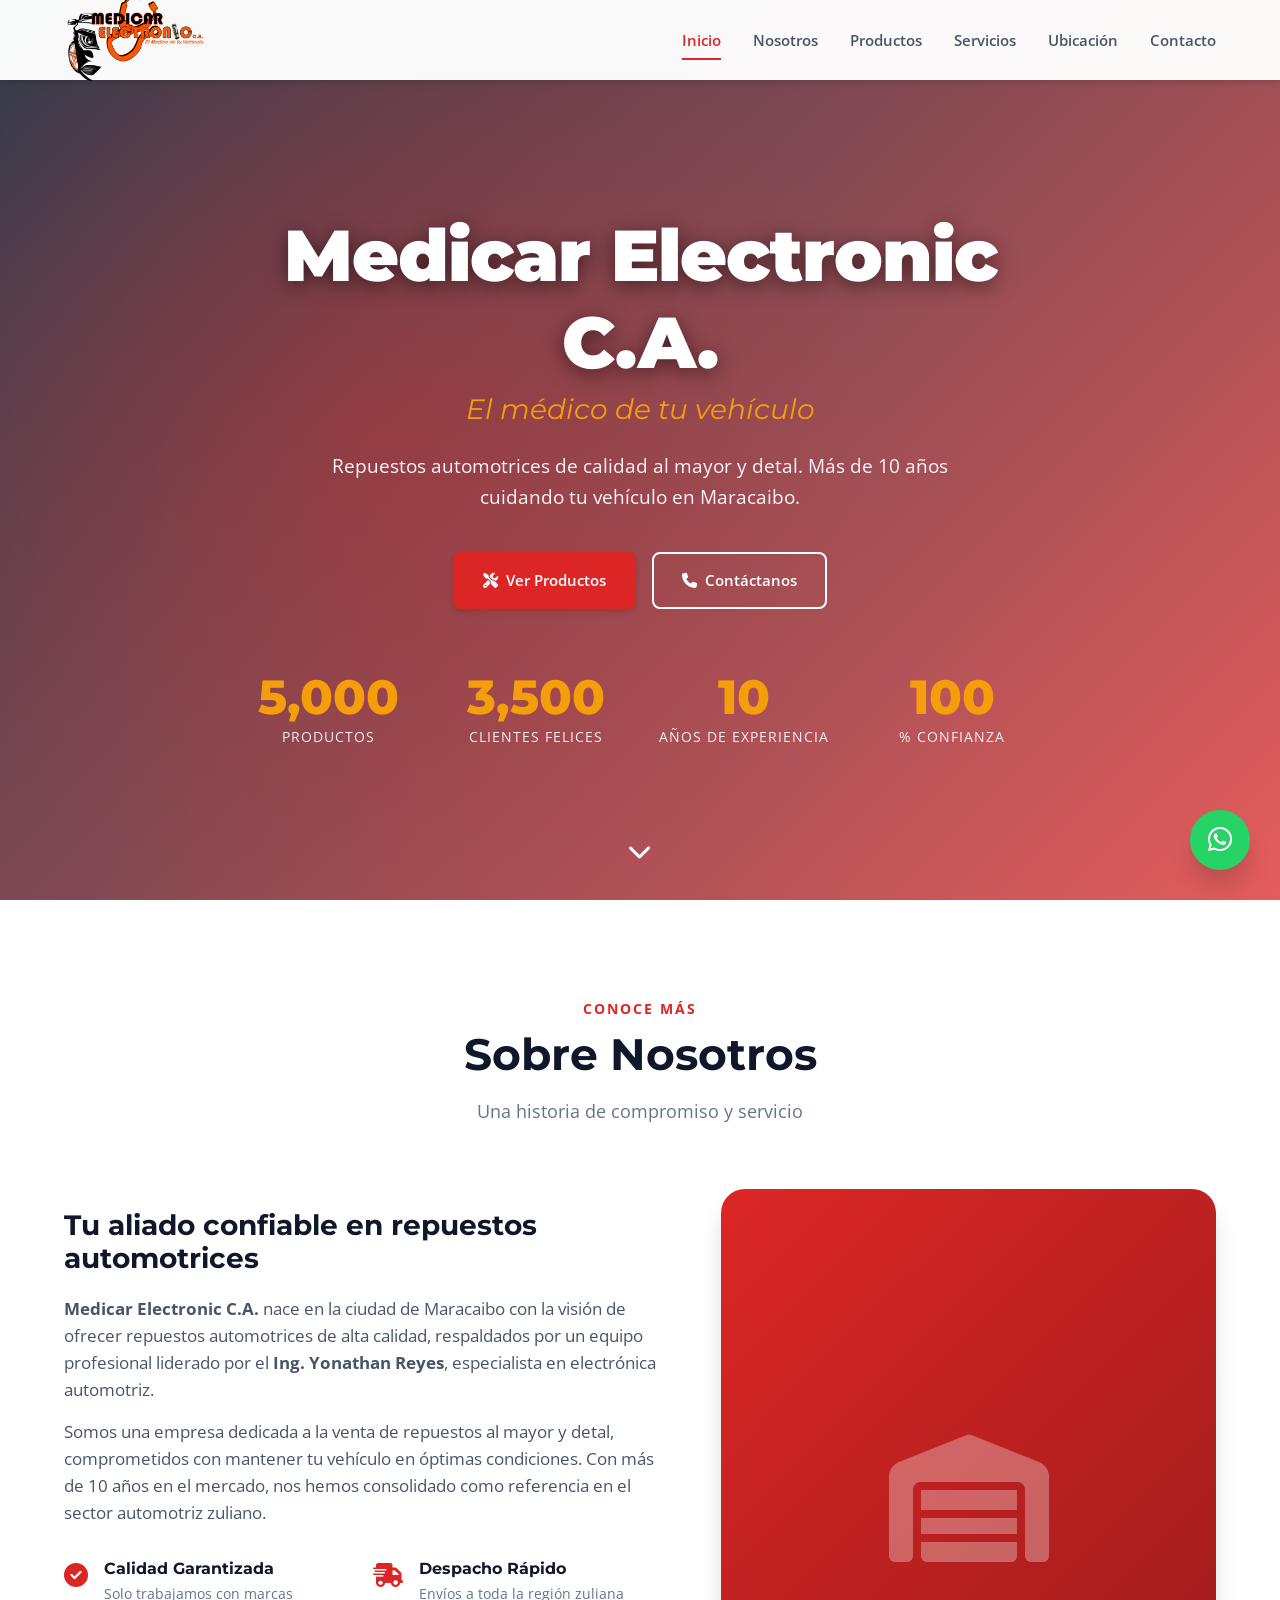
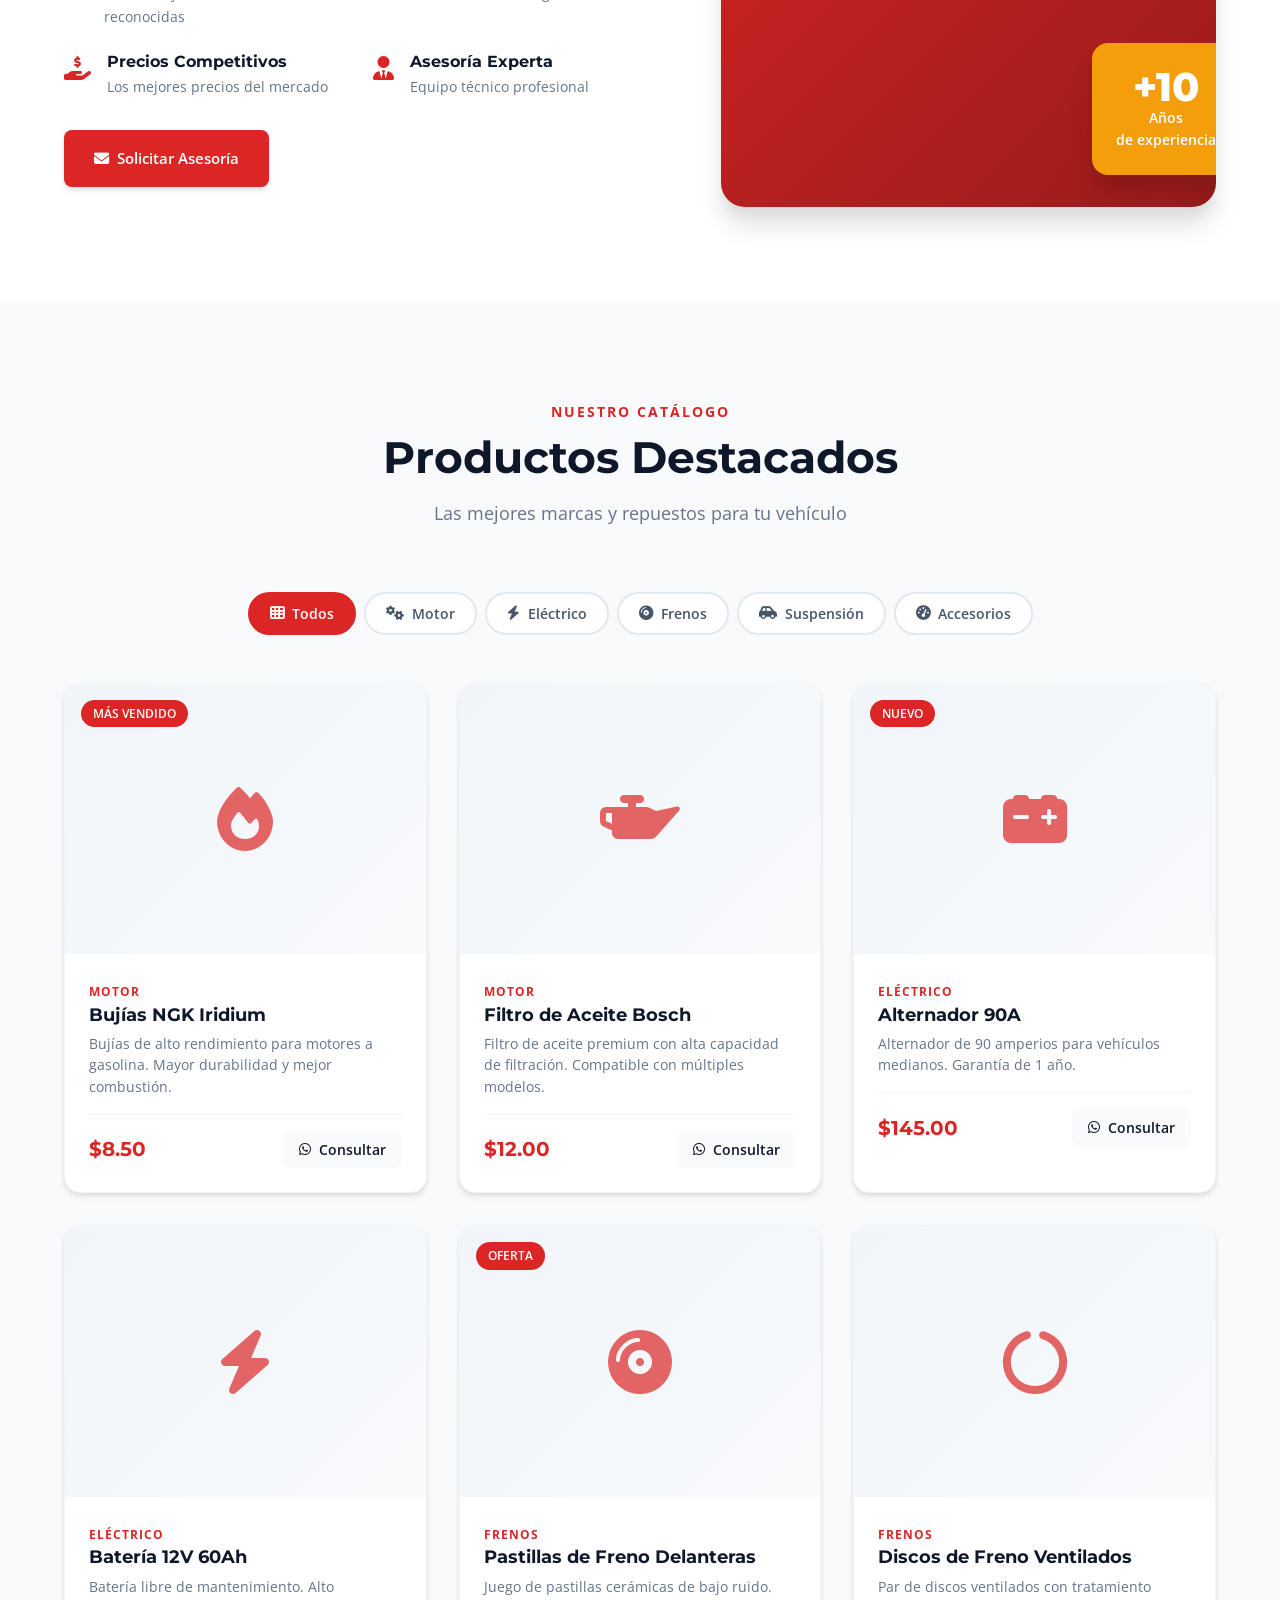
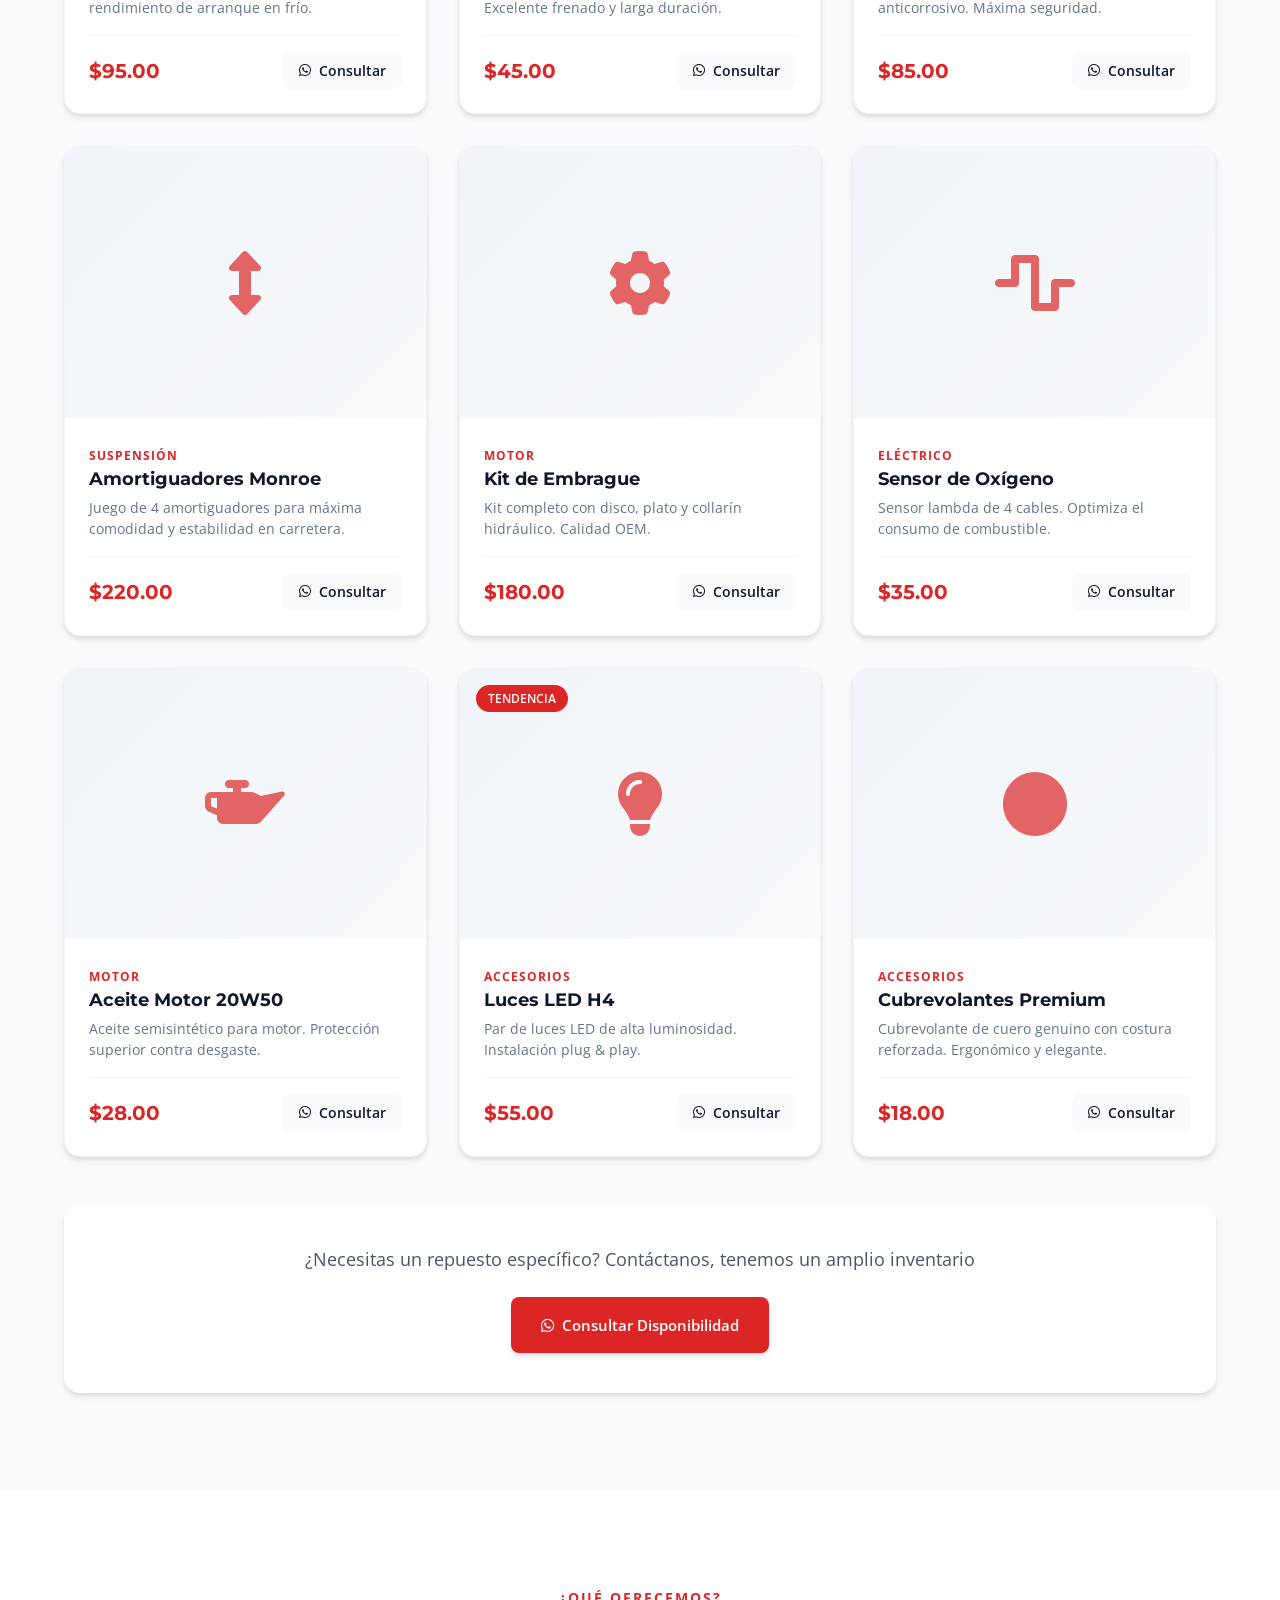
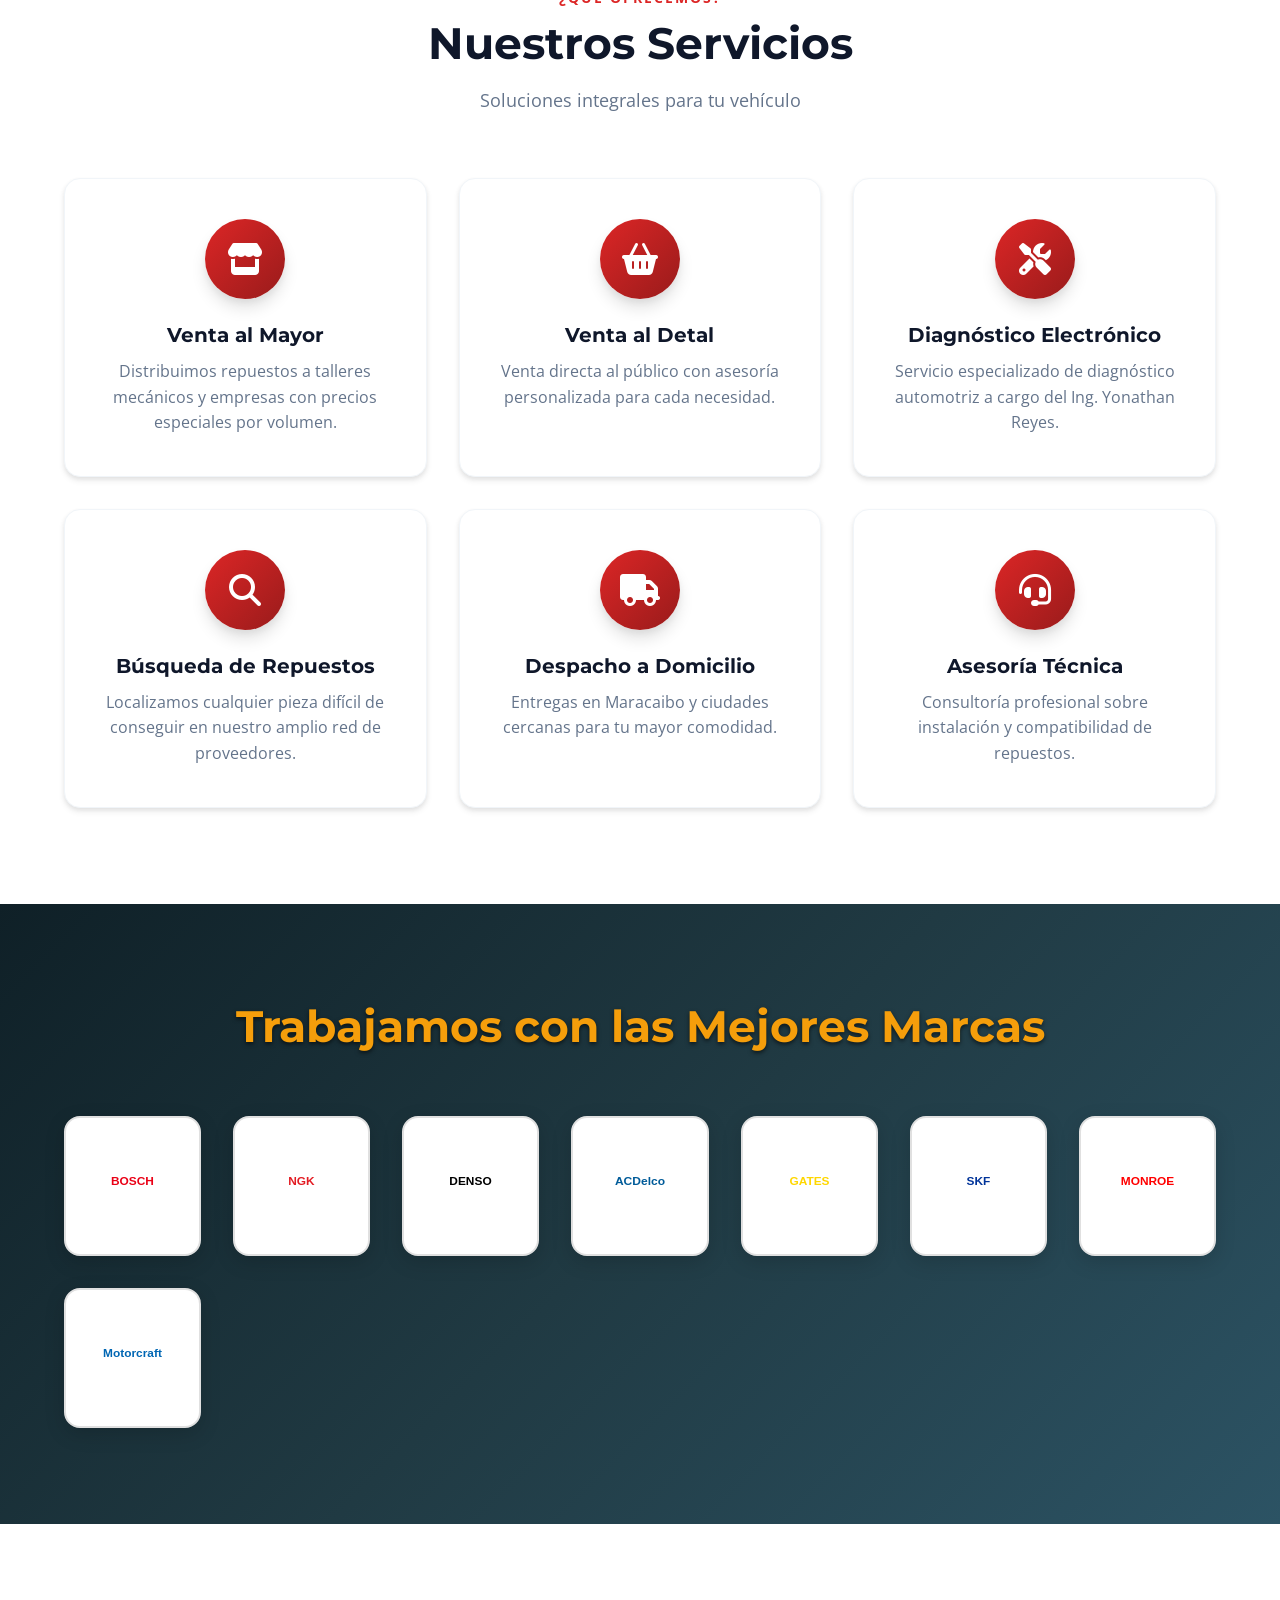
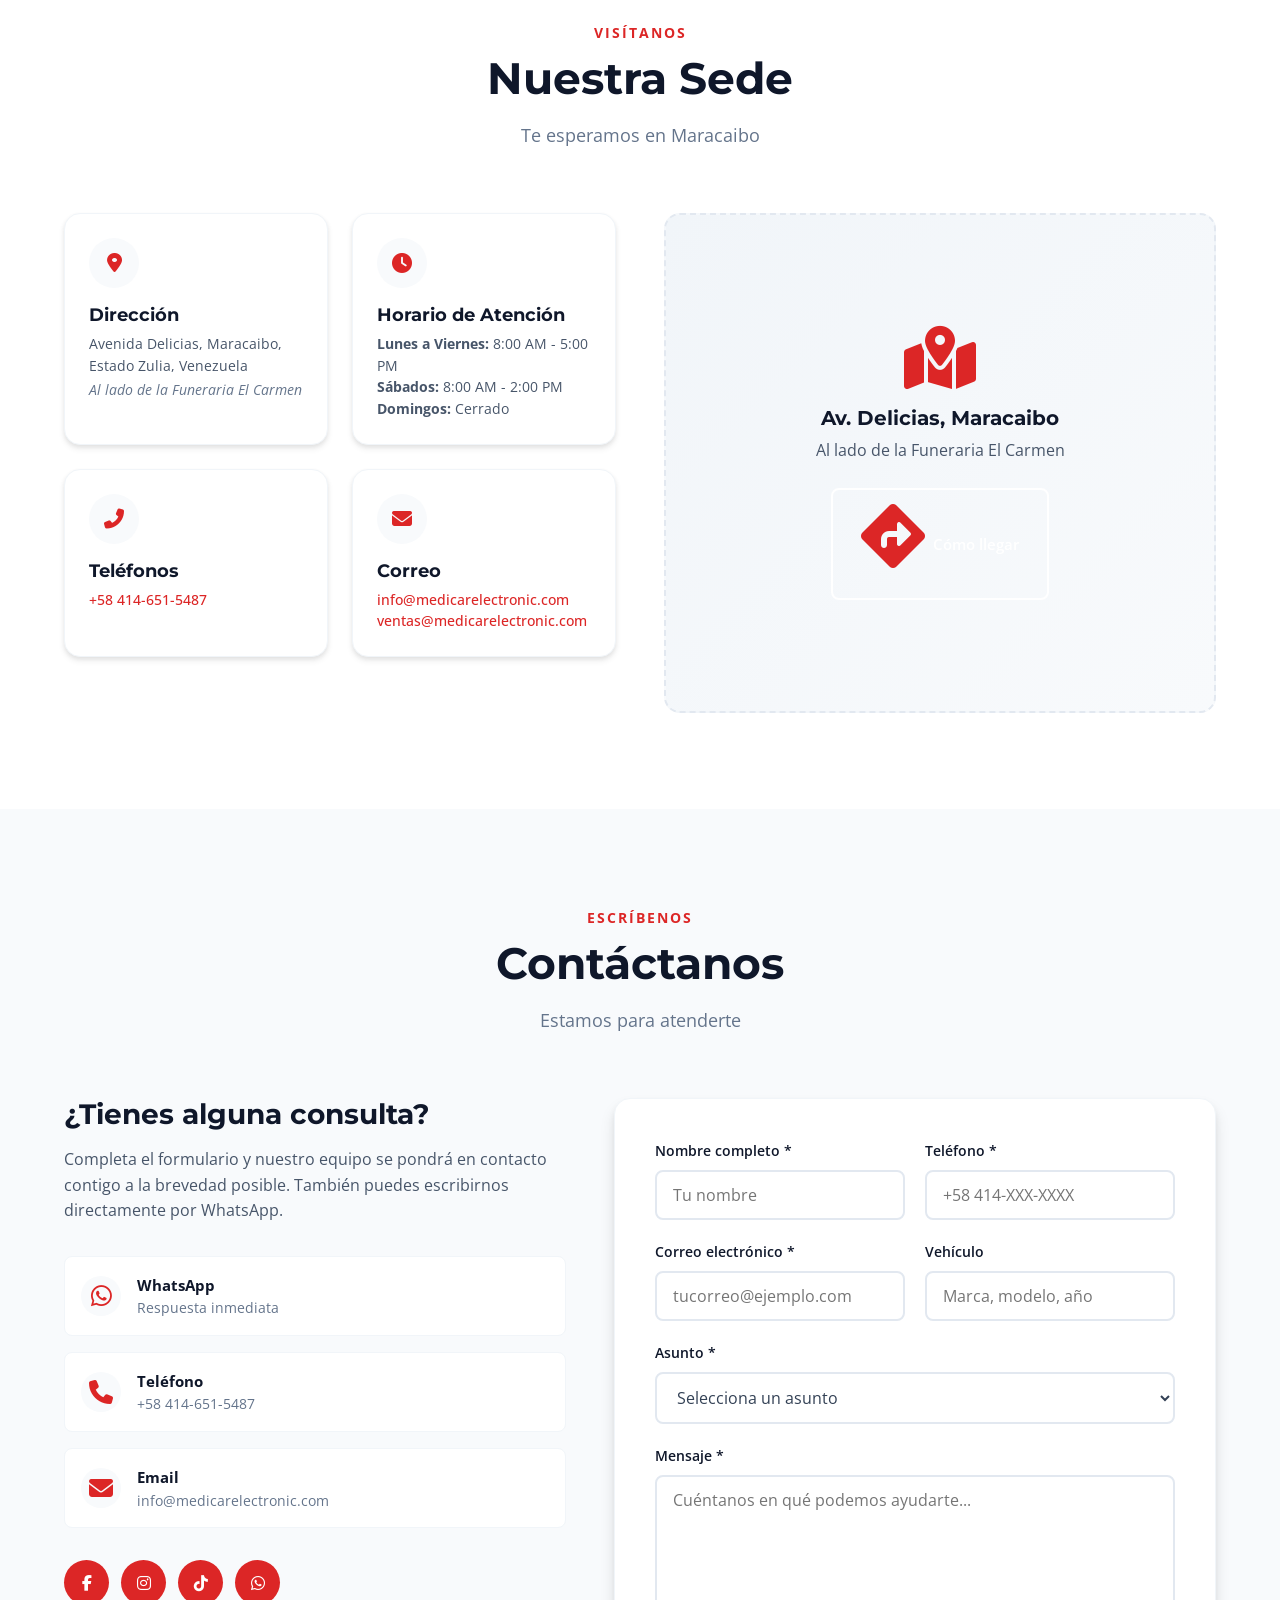
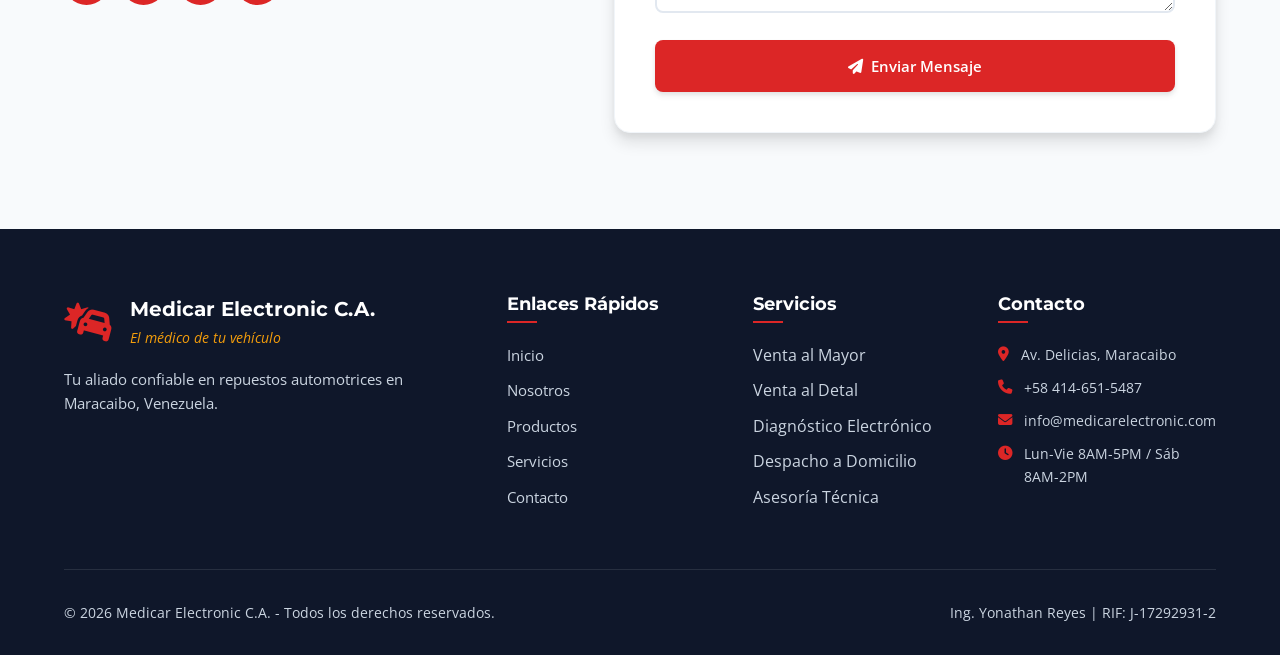
==== commit 9b318748: "Quitar textos de marcas, dejar solo logos" ====
--- a/index.html
+++ b/index.html
@@ -291,35 +291,27 @@
             <div class="brands-grid">
                 <div class="brand-item">
                     <img src="images/brands/bosch.svg" alt="Logo Bosch" class="brand-logo">
-                    <span>Bosch</span>
                 </div>
                 <div class="brand-item">
                     <img src="images/brands/ngk.svg" alt="Logo NGK" class="brand-logo">
-                    <span>NGK</span>
                 </div>
                 <div class="brand-item">
                     <img src="images/brands/denso.svg" alt="Logo Denso" class="brand-logo">
-                    <span>Denso</span>
                 </div>
                 <div class="brand-item">
                     <img src="images/brands/acdelco.svg" alt="Logo ACDelco" class="brand-logo">
-                    <span>ACDelco</span>
                 </div>
                 <div class="brand-item">
                     <img src="images/brands/gates.svg" alt="Logo Gates" class="brand-logo">
-                    <span>Gates</span>
                 </div>
                 <div class="brand-item">
                     <img src="images/brands/skf.svg" alt="Logo SKF" class="brand-logo">
-                    <span>SKF</span>
                 </div>
                 <div class="brand-item">
                     <img src="images/brands/monroe.svg" alt="Logo Monroe" class="brand-logo">
-                    <span>Monroe</span>
                 </div>
                 <div class="brand-item">
                     <img src="images/brands/motorcraft.svg" alt="Logo Motorcraft" class="brand-logo">
-                    <span>Motorcraft</span>
                 </div>
             </div>
         </div>
--- a/css/styles.css
+++ b/css/styles.css
@@ -743,48 +743,44 @@
     align-items: center;
     justify-content: center;
     padding: 2rem 1.5rem;
-    background: linear-gradient(145deg, rgba(255,255,255,0.12), rgba(255,255,255,0.05));
+    background: #ffffff;
     border-radius: var(--radius-lg);
     transition: var(--transition);
-    border: 2px solid rgba(255,255,255,0.25);
-    box-shadow: 0 6px 20px rgba(0,0,0,0.4);
+    border: 2px solid #e0e0e0;
+    box-shadow: 0 6px 20px rgba(0,0,0,0.15);
 }
 
 .brand-item:hover {
-    background: linear-gradient(145deg, rgba(245, 158, 11, 0.25), rgba(255,255,255,0.1));
+    background: #f8f9fa;
     transform: translateY(-8px);
-    border-color: rgba(245, 158, 11, 0.6);
-    box-shadow: 0 12px 28px rgba(245, 158, 11, 0.3);
+    border-color: #f59e0b;
+    box-shadow: 0 12px 28px rgba(245, 158, 11, 0.25);
 }
 
 .brand-item i {
     font-size: 3.5rem;
-    color: #ffffff;
+    color: #333;
     margin-bottom: 0.75rem;
-    text-shadow: 0 3px 8px rgba(0,0,0,0.6), 0 0 20px rgba(255,255,255,0.3);
-    filter: drop-shadow(0 2px 4px rgba(0,0,0,0.5));
 }
 
 .brand-logo {
-    width: 120px;
-    height: 50px;
+    width: 140px;
+    height: 60px;
     object-fit: contain;
     margin-bottom: 0.75rem;
-    filter: drop-shadow(0 3px 8px rgba(0,0,0,0.6)) brightness(0) invert(1);
     transition: var(--transition);
 }
 
 .brand-item:hover .brand-logo {
-    filter: drop-shadow(0 5px 15px rgba(245, 158, 11, 0.5)) brightness(1.1);
+    transform: scale(1.05);
 }
 
 .brand-item span {
-    font-weight: 800;
-    color: #ffffff;
-    font-size: 1.1rem;
-    letter-spacing: 1px;
+    font-weight: 700;
+    color: #1a1a1a;
+    font-size: 1rem;
+    letter-spacing: 0.5px;
     text-transform: uppercase;
-    text-shadow: 0 2px 6px rgba(0,0,0,0.8), 0 0 10px rgba(255,255,255,0.2);
 }
 
 /* ===== Ubicación ===== */
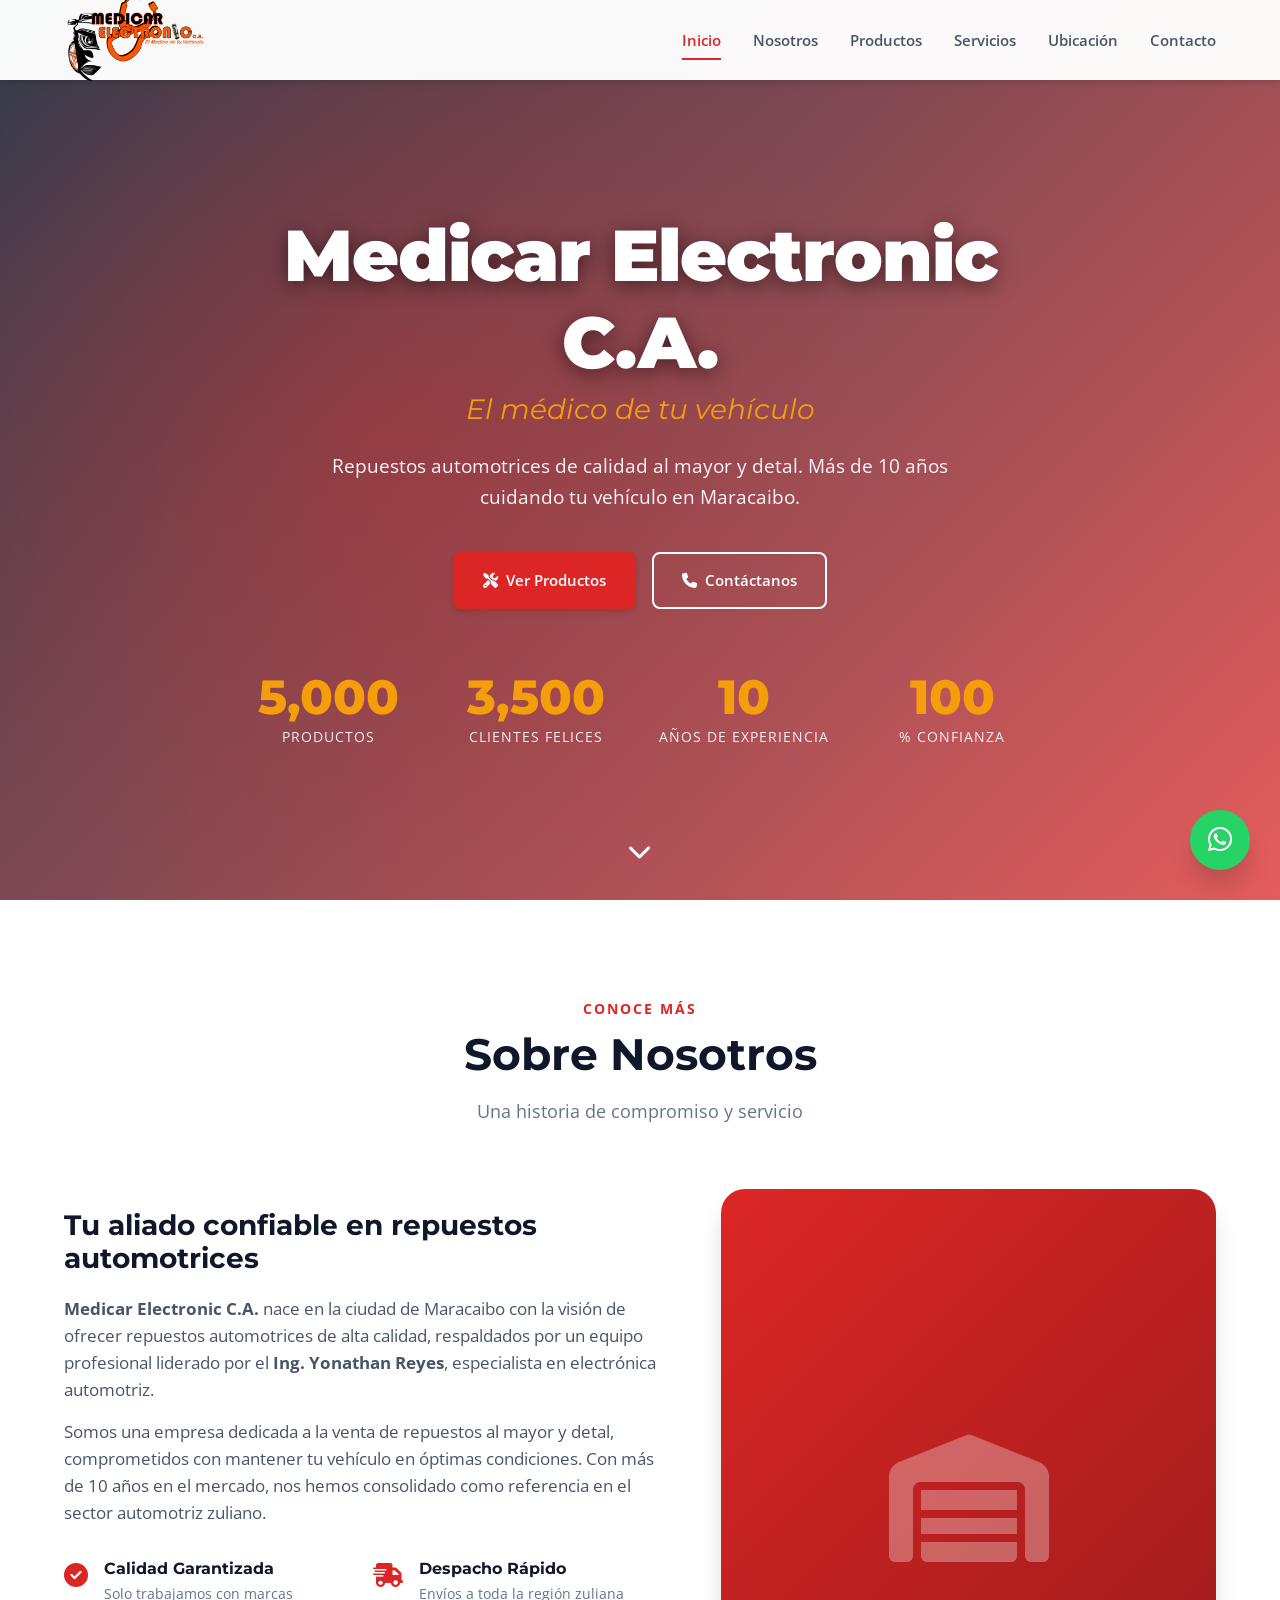
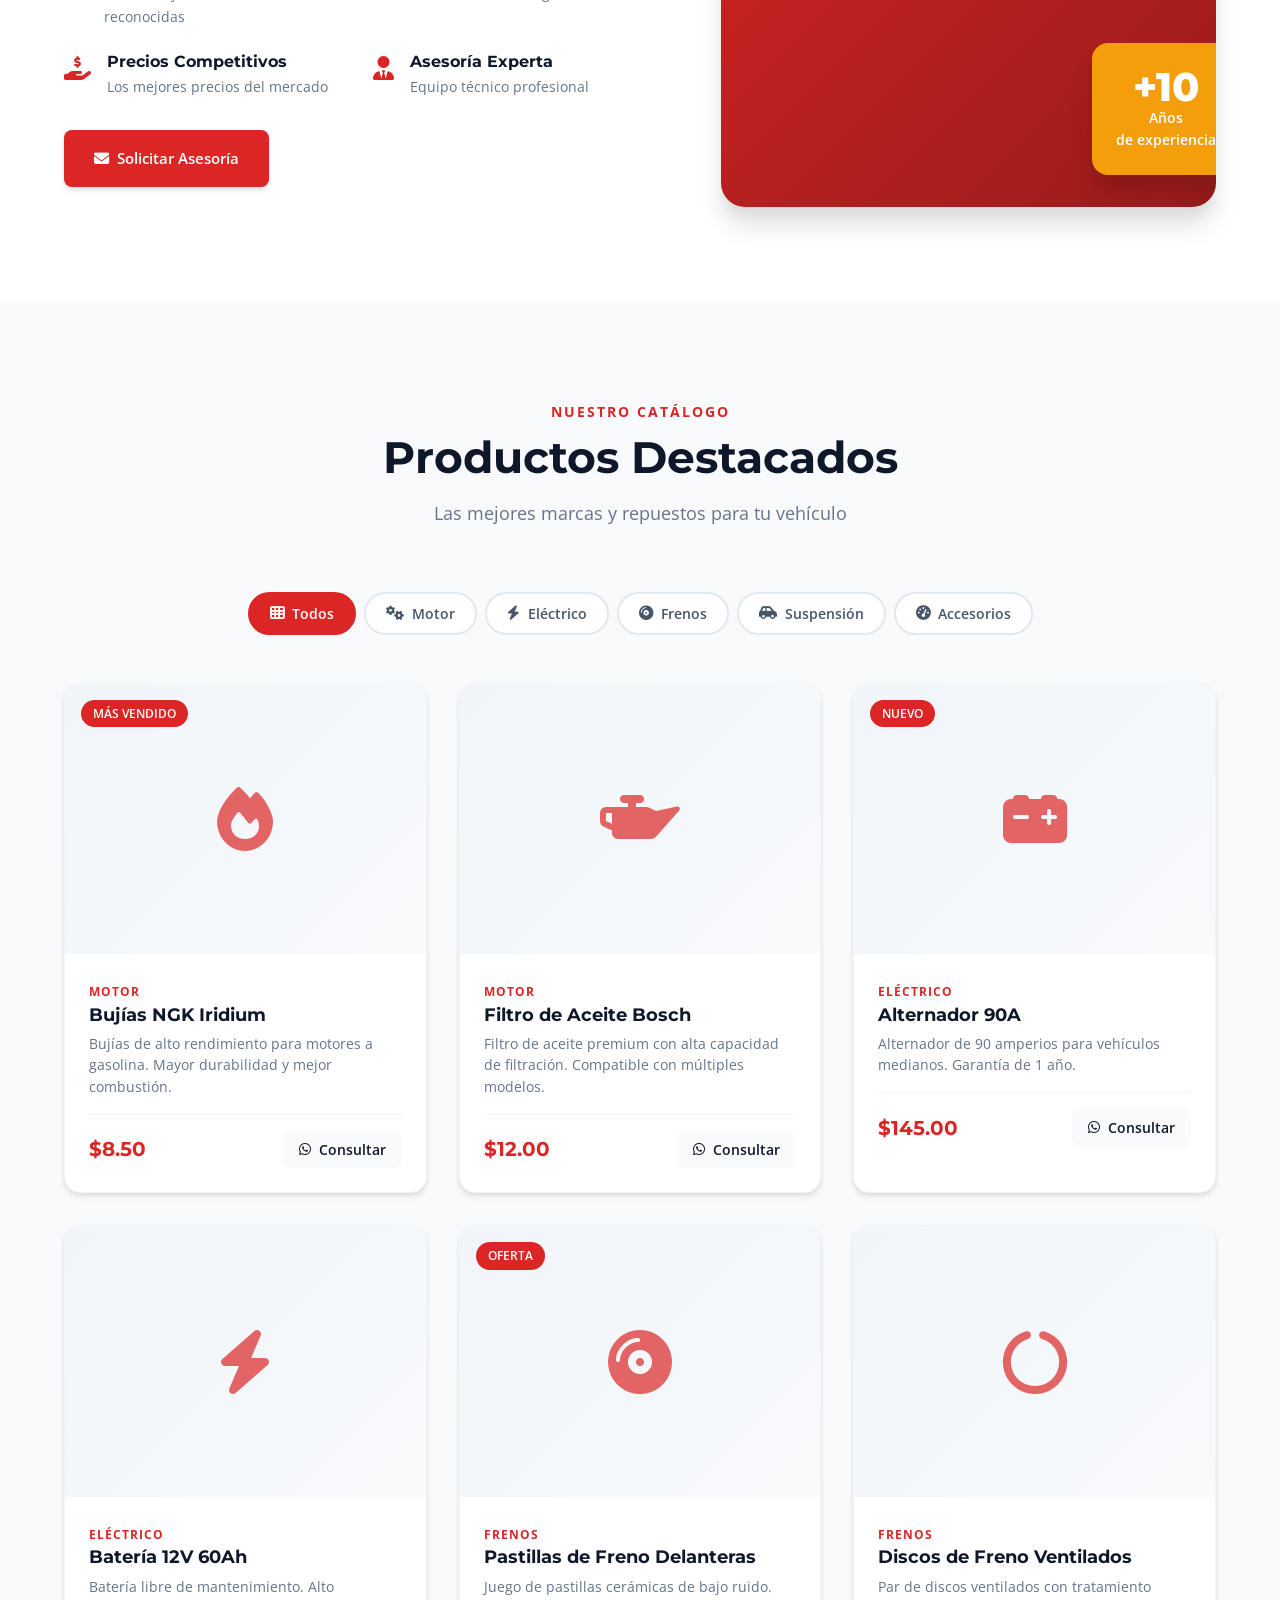
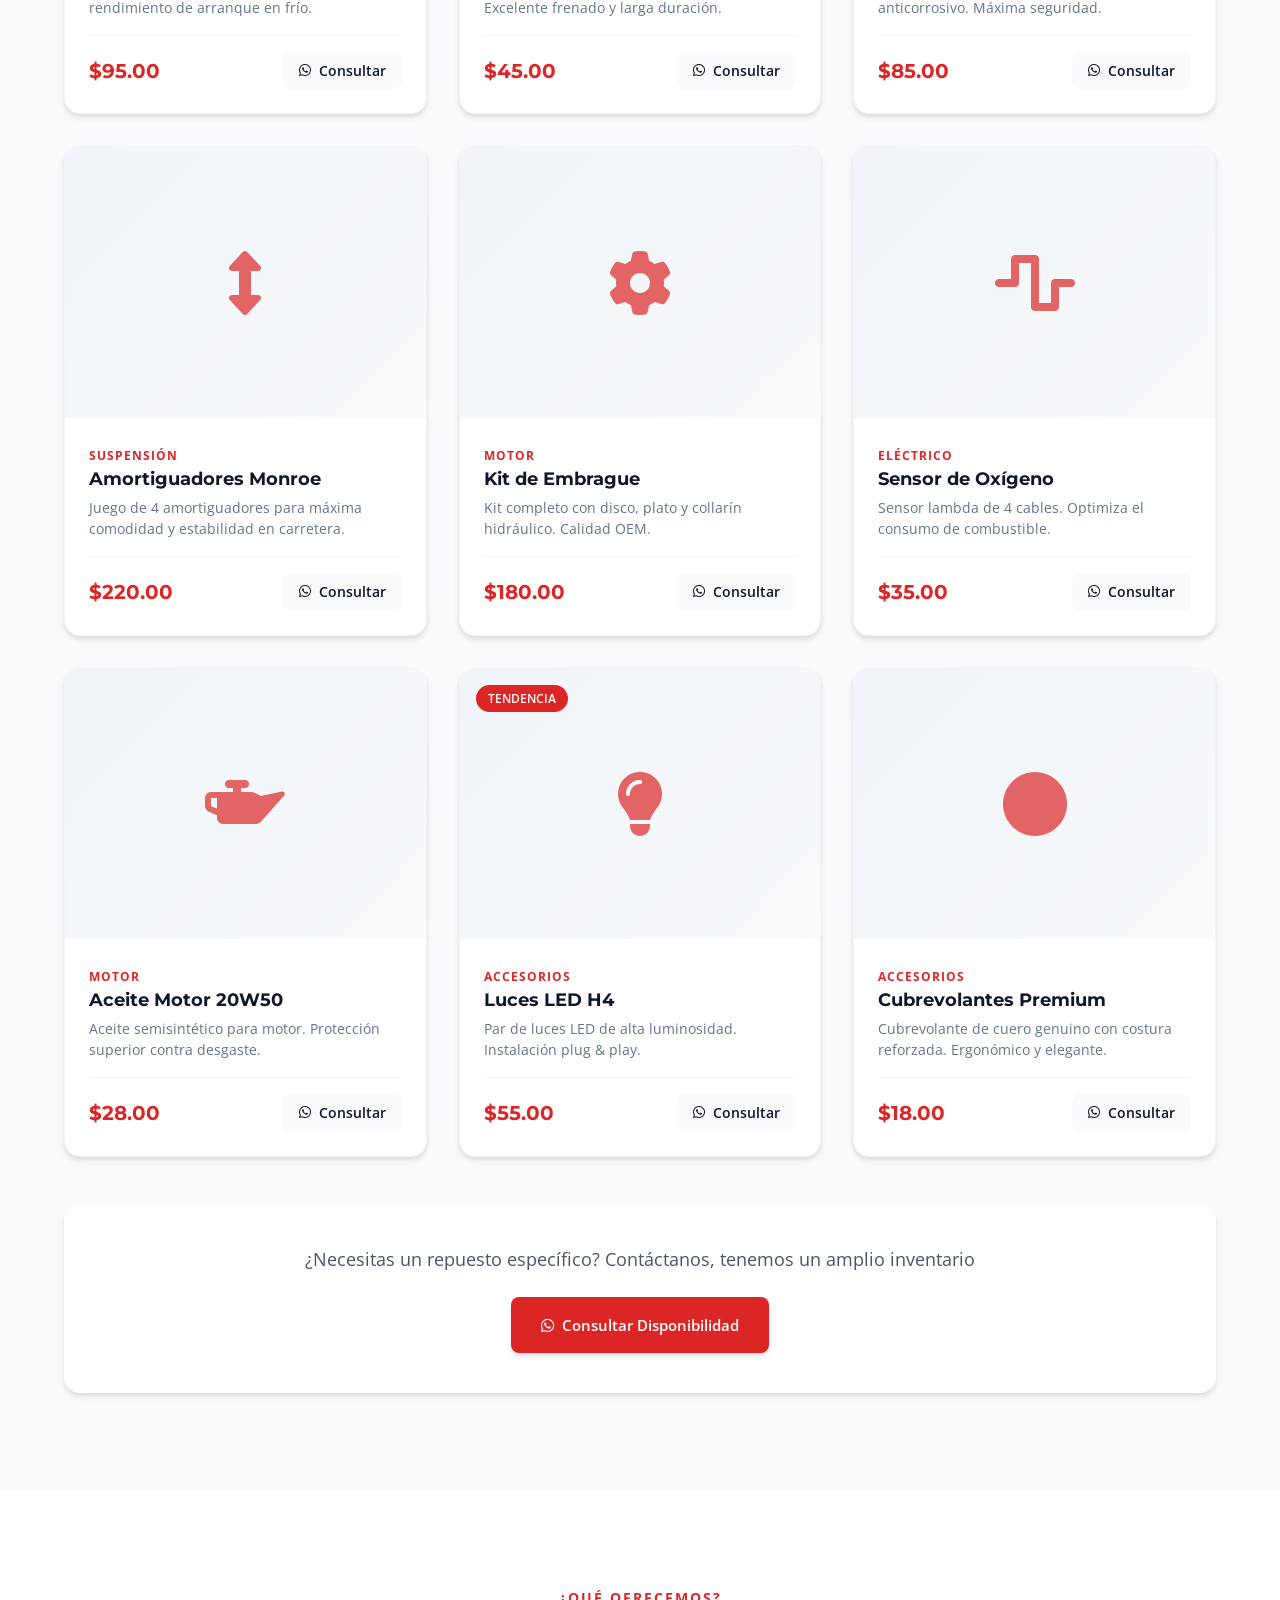
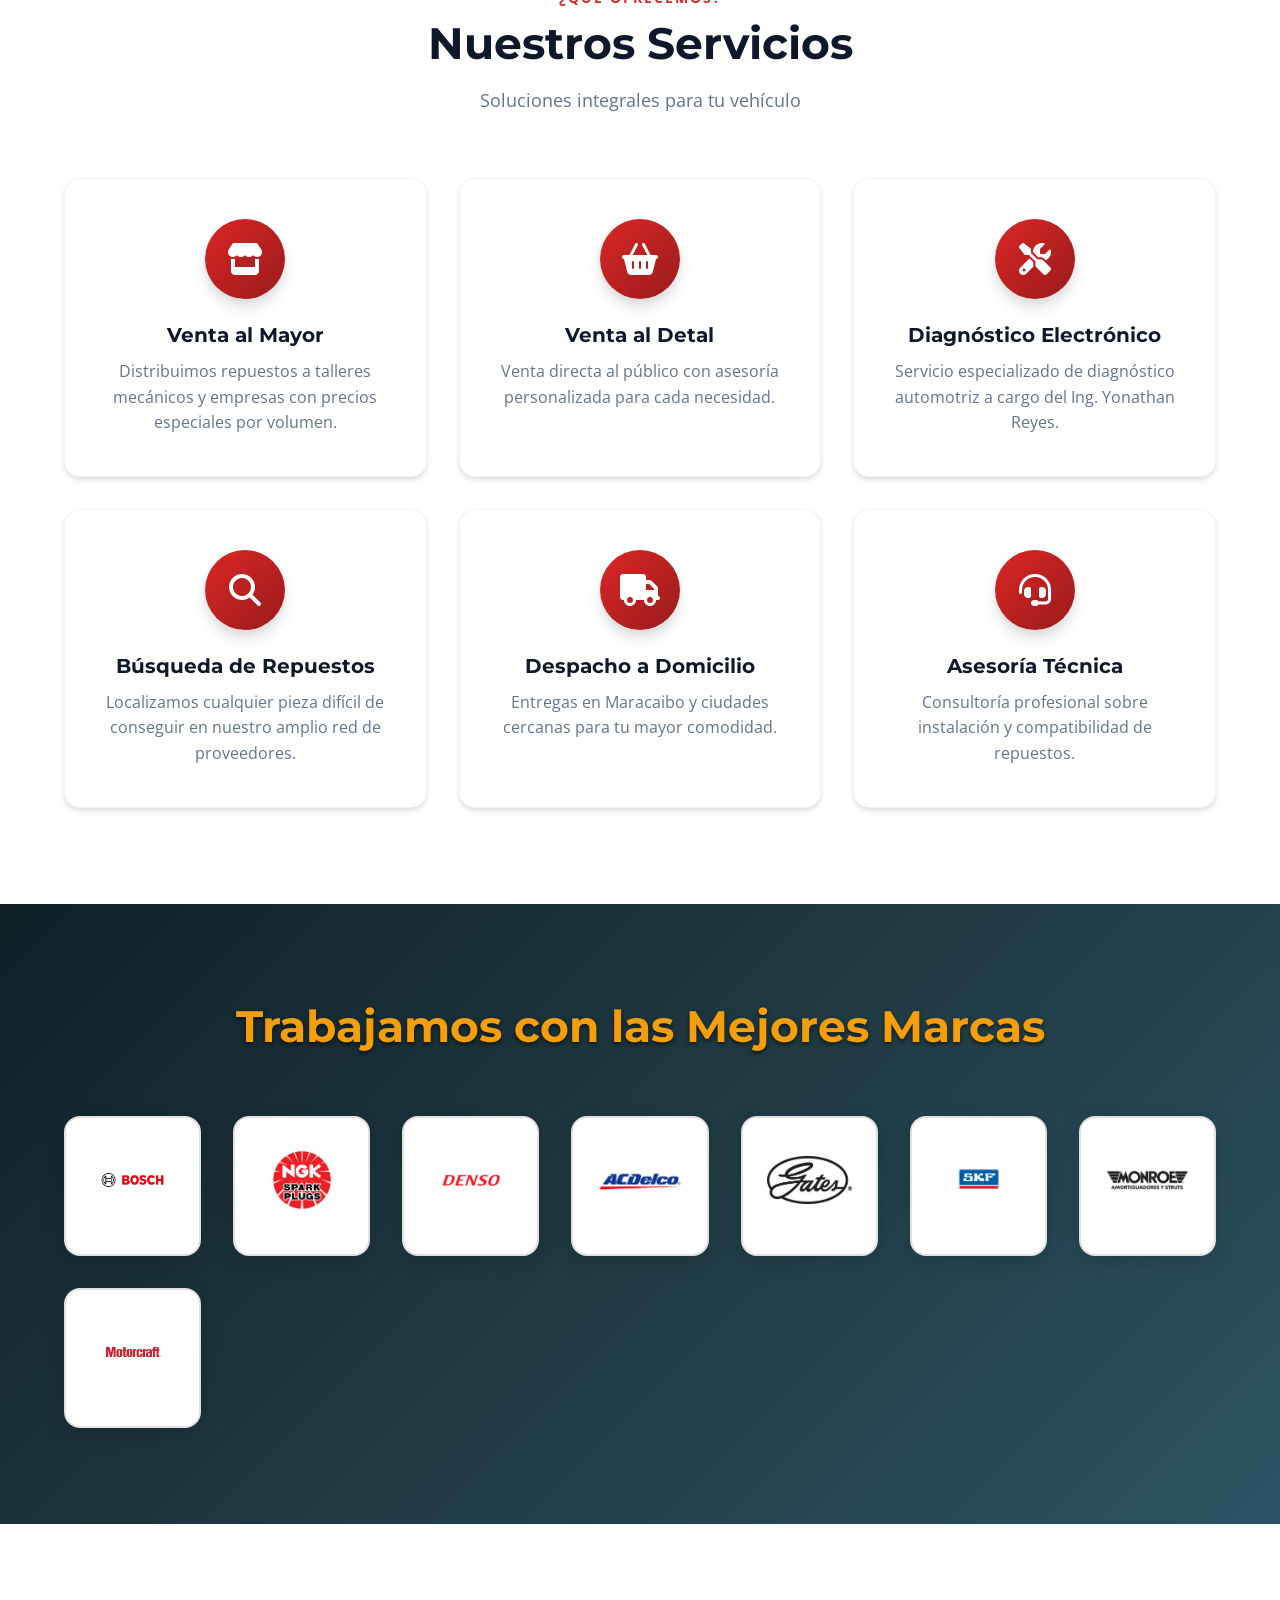
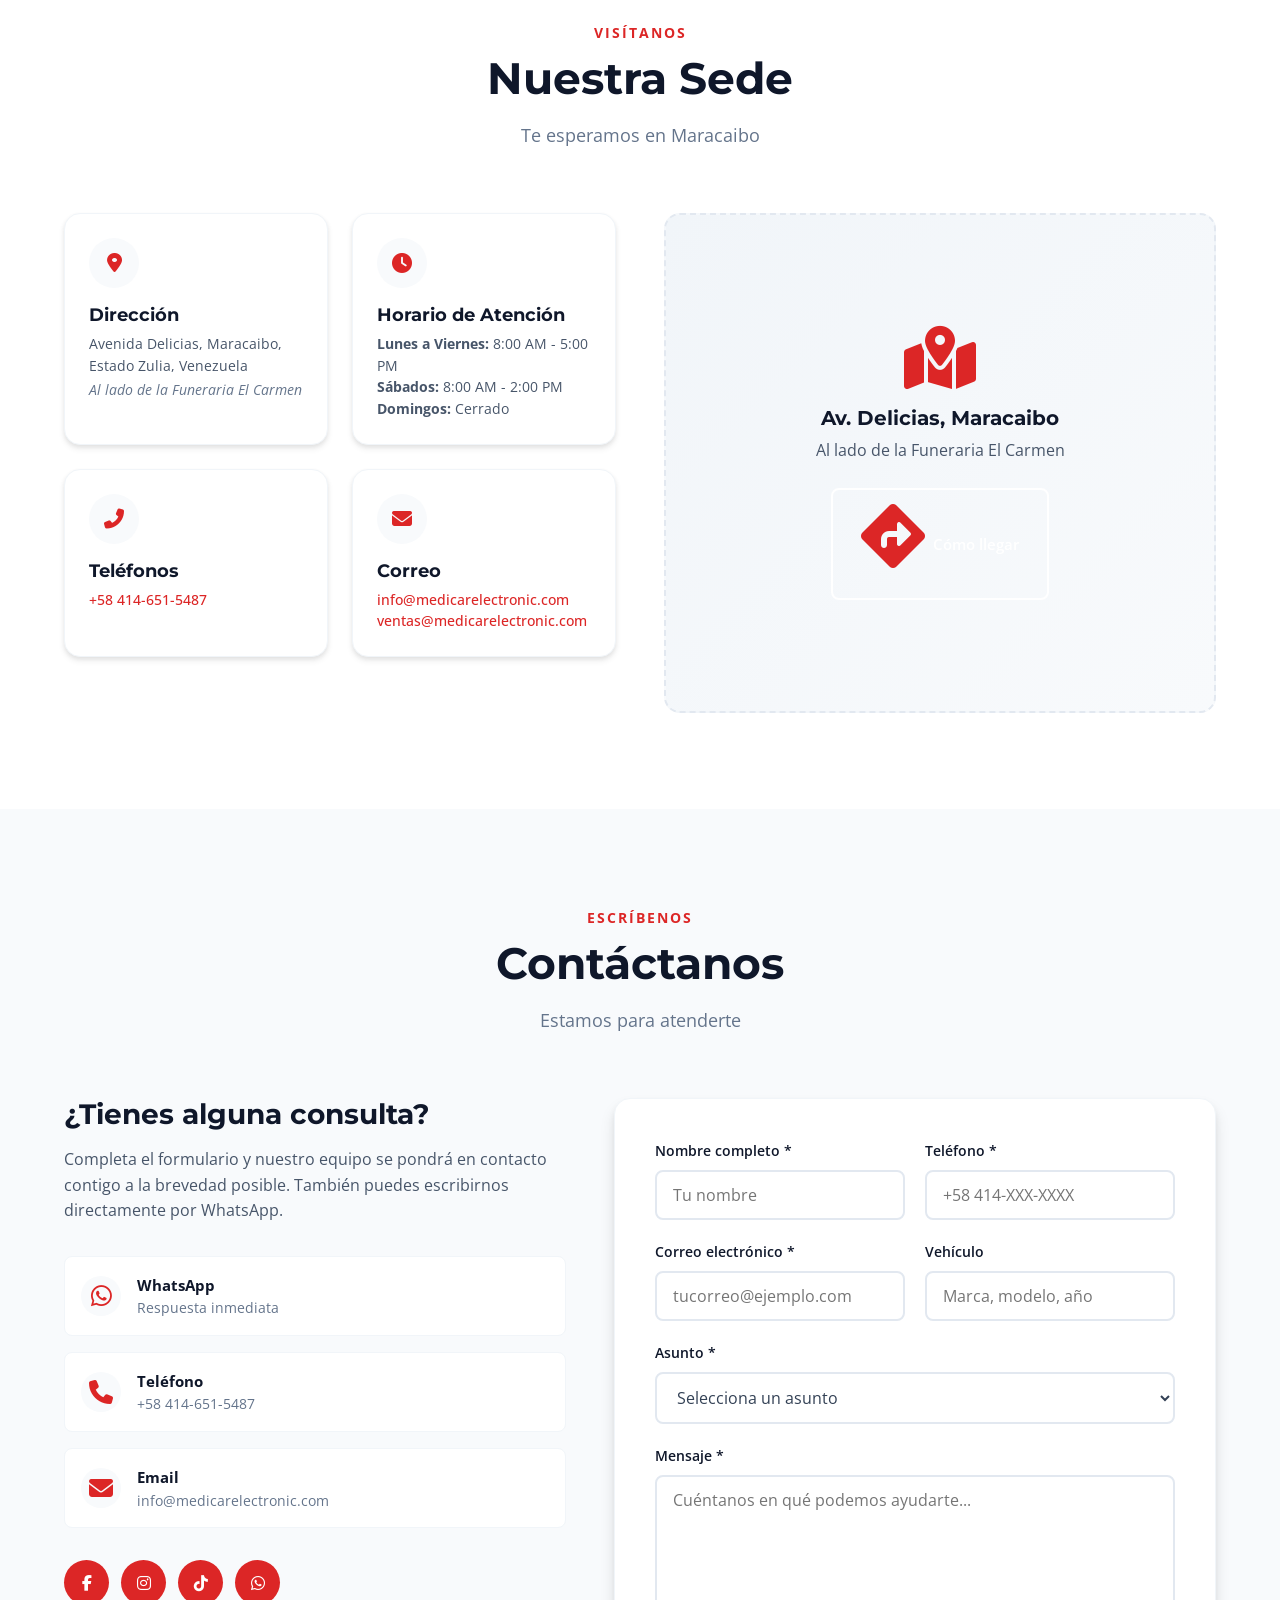
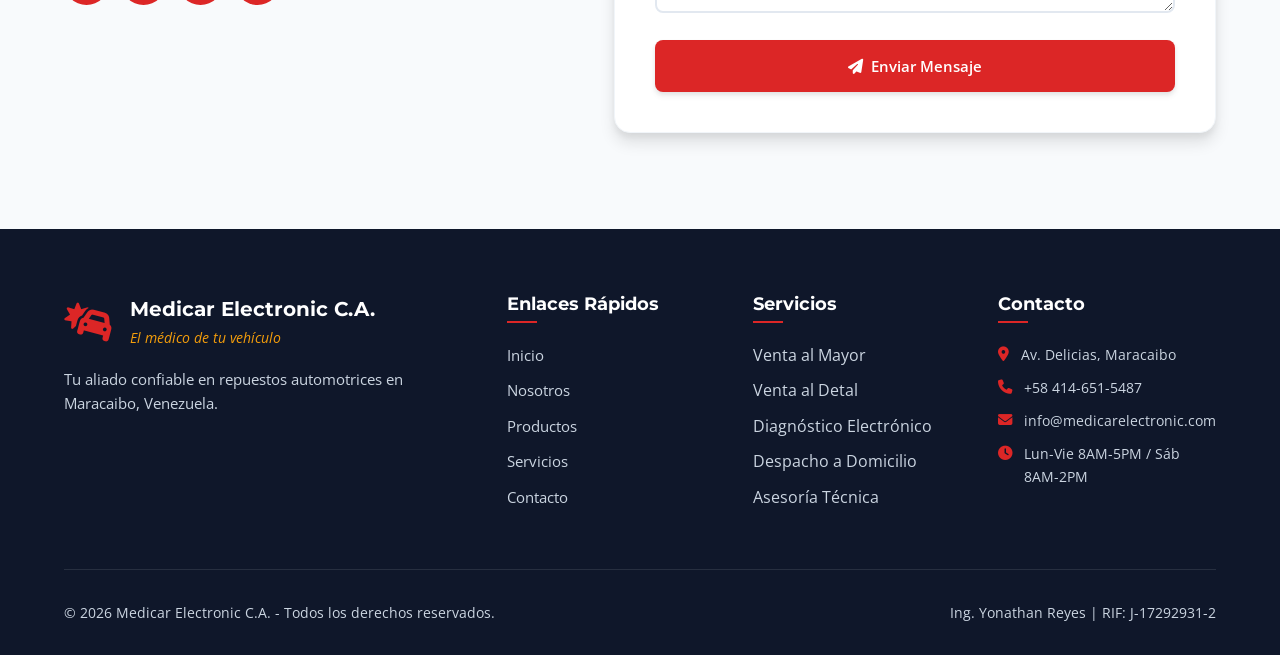
==== commit f0abe2d2: "inclusion de logos reales" ====
--- a/index.html
+++ b/index.html
@@ -290,28 +290,28 @@
             </div>
             <div class="brands-grid">
                 <div class="brand-item">
-                    <img src="images/brands/bosch.svg" alt="Logo Bosch" class="brand-logo">
-                </div>
-                <div class="brand-item">
-                    <img src="images/brands/ngk.svg" alt="Logo NGK" class="brand-logo">
-                </div>
-                <div class="brand-item">
-                    <img src="images/brands/denso.svg" alt="Logo Denso" class="brand-logo">
-                </div>
-                <div class="brand-item">
-                    <img src="images/brands/acdelco.svg" alt="Logo ACDelco" class="brand-logo">
-                </div>
-                <div class="brand-item">
-                    <img src="images/brands/gates.svg" alt="Logo Gates" class="brand-logo">
-                </div>
-                <div class="brand-item">
-                    <img src="images/brands/skf.svg" alt="Logo SKF" class="brand-logo">
-                </div>
-                <div class="brand-item">
-                    <img src="images/brands/monroe.svg" alt="Logo Monroe" class="brand-logo">
-                </div>
-                <div class="brand-item">
-                    <img src="images/brands/motorcraft.svg" alt="Logo Motorcraft" class="brand-logo">
+                    <img src="images/brands/bosch.jpeg" alt="Logo Bosch" class="brand-logo">
+                </div>
+                <div class="brand-item">
+                    <img src="images/brands/ngk.png" alt="Logo NGK" class="brand-logo">
+                </div>
+                <div class="brand-item">
+                    <img src="images/brands/denso.png" alt="Logo Denso" class="brand-logo">
+                </div>
+                <div class="brand-item">
+                    <img src="images/brands/acdelco.png" alt="Logo ACDelco" class="brand-logo">
+                </div>
+                <div class="brand-item">
+                    <img src="images/brands/gates.jpeg" alt="Logo Gates" class="brand-logo">
+                </div>
+                <div class="brand-item">
+                    <img src="images/brands/skf.jpeg" alt="Logo SKF" class="brand-logo">
+                </div>
+                <div class="brand-item">
+                    <img src="images/brands/monroe.jpeg" alt="Logo Monroe" class="brand-logo">
+                </div>
+                <div class="brand-item">
+                    <img src="images/brands/motorcraft.png" alt="Logo Motorcraft" class="brand-logo">
                 </div>
             </div>
         </div>
